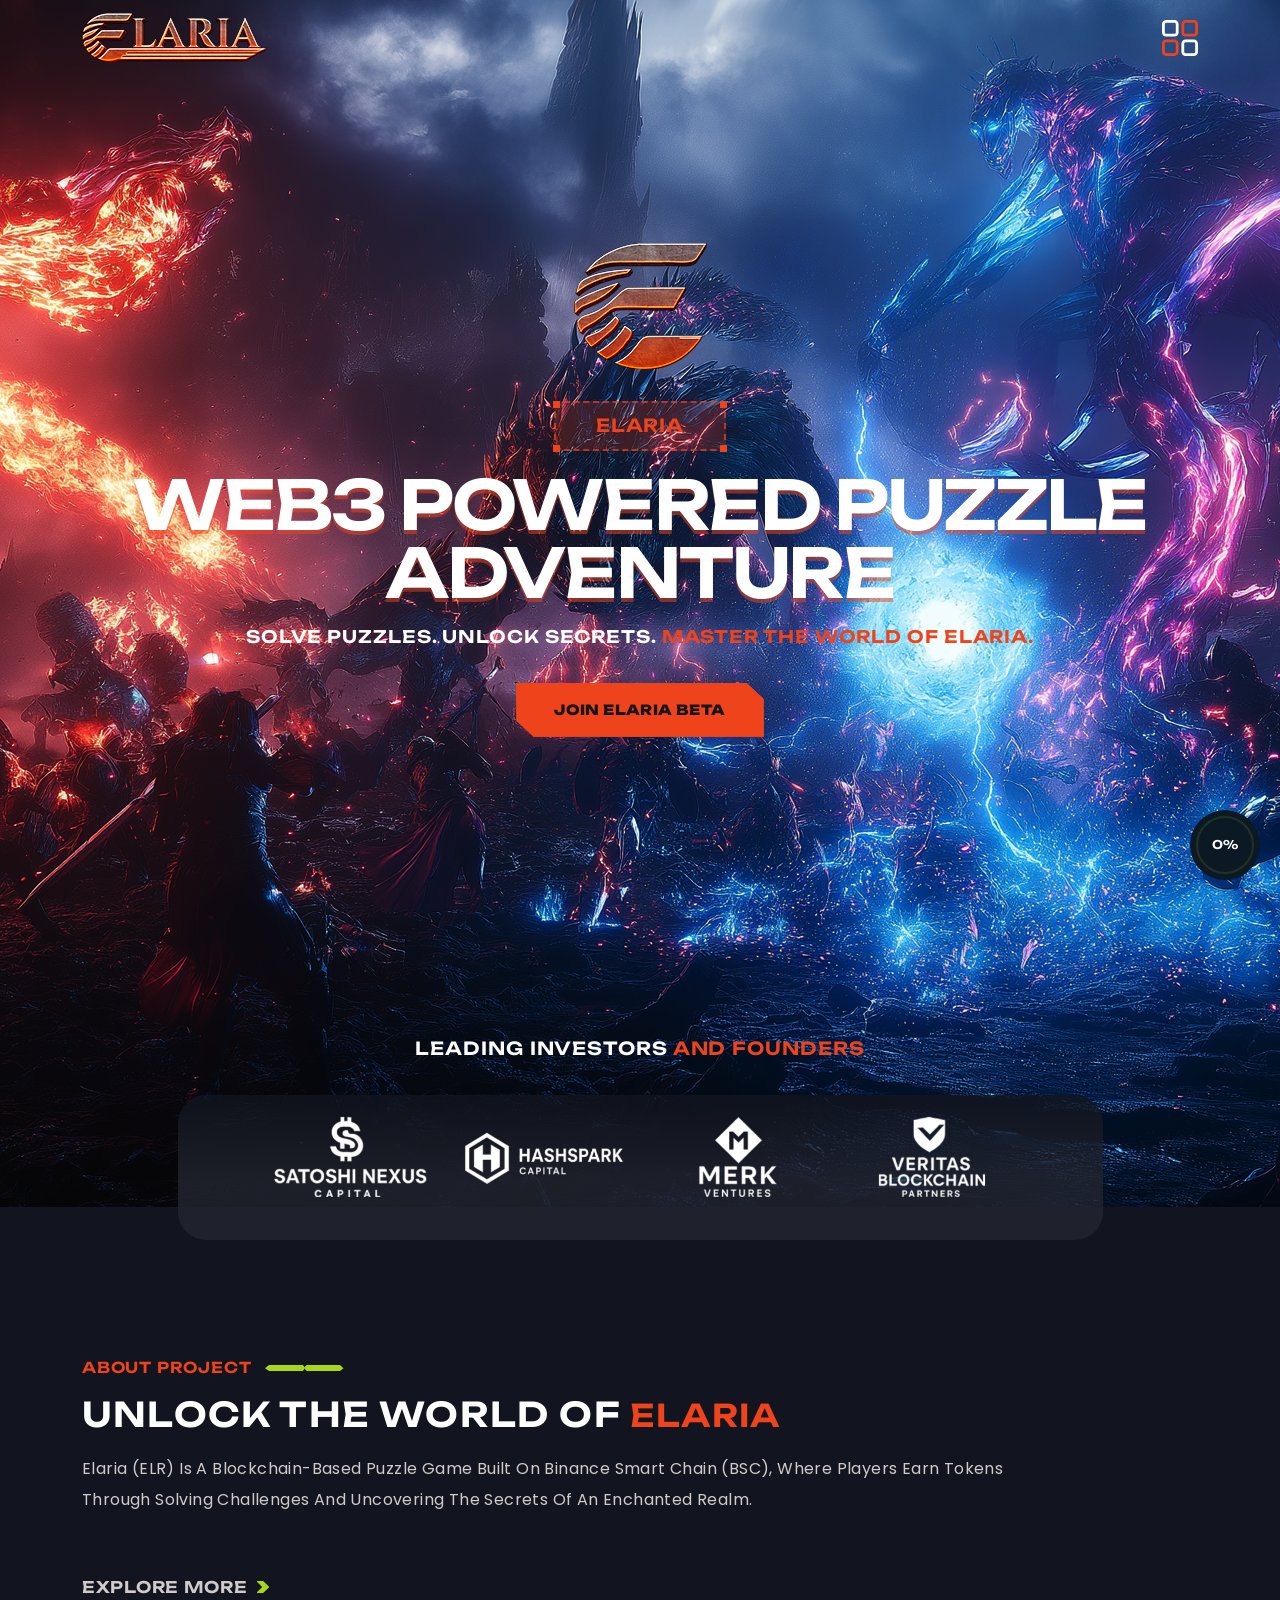
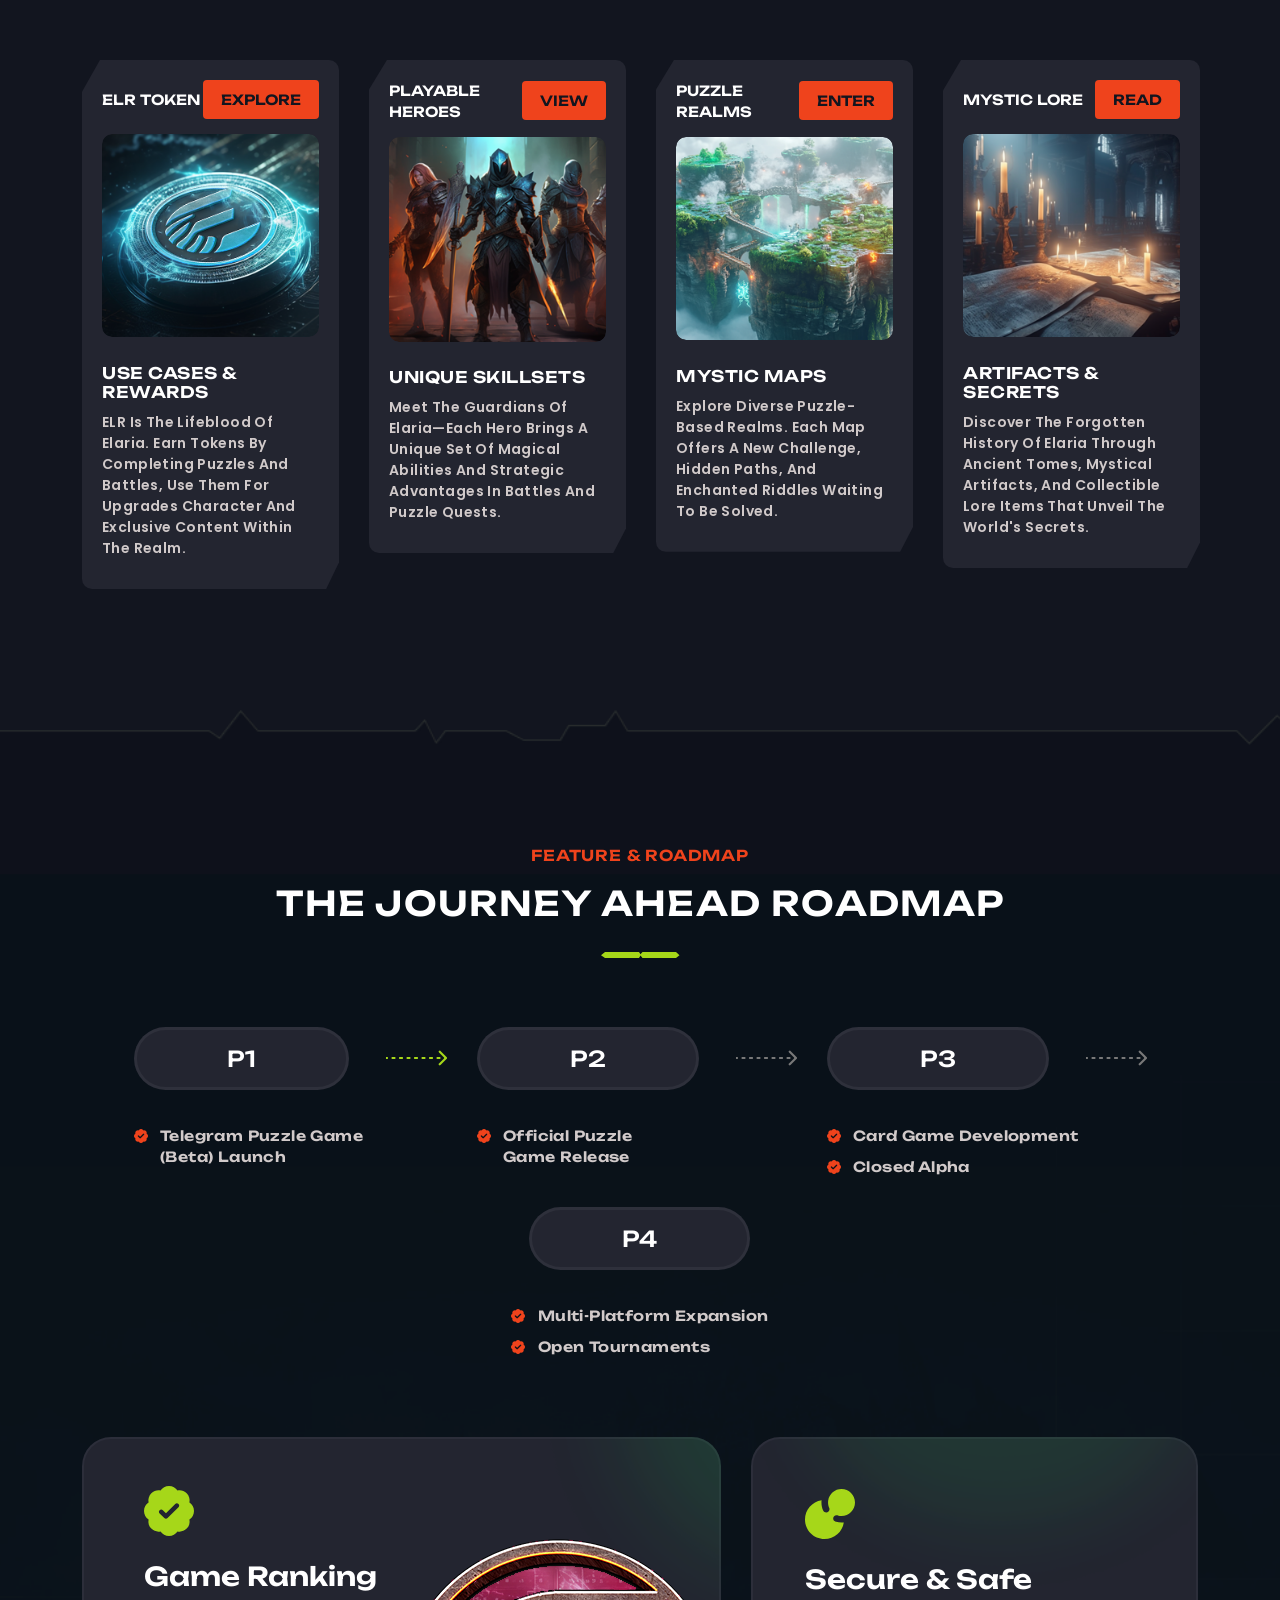
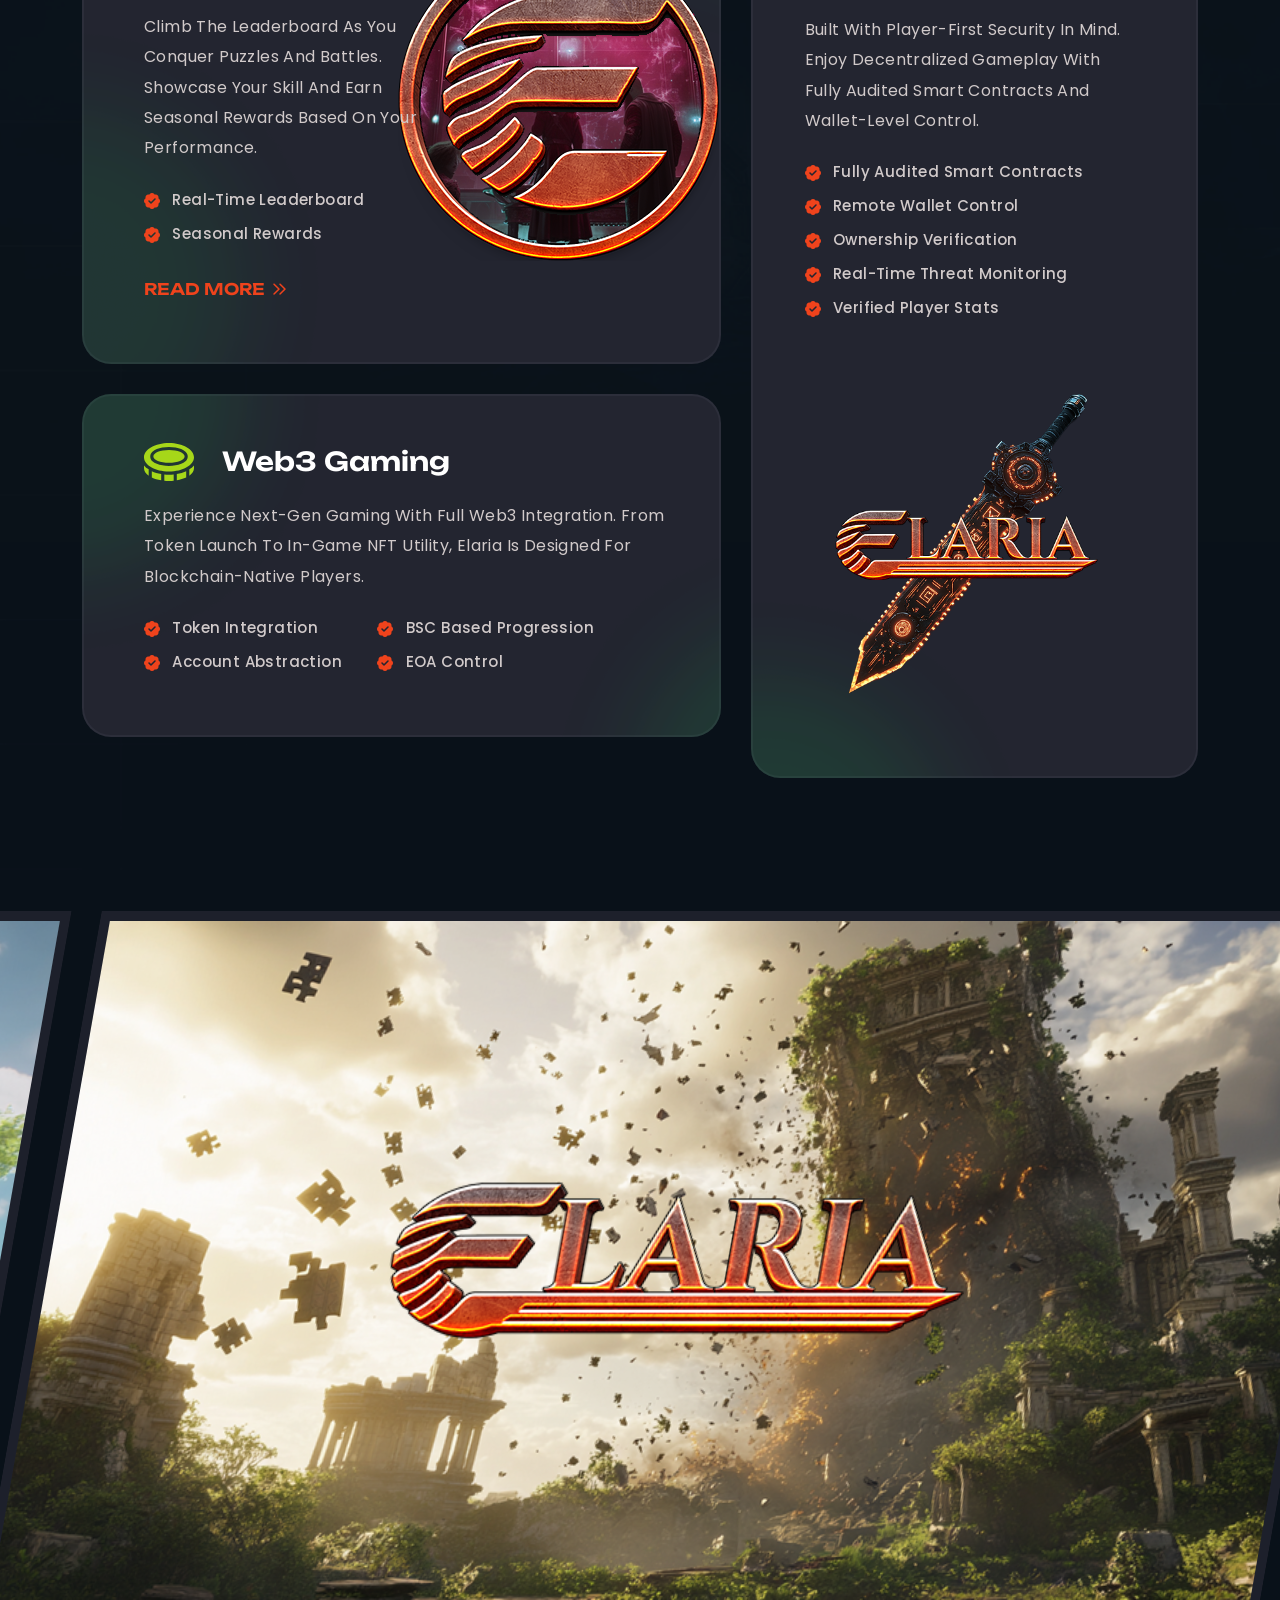
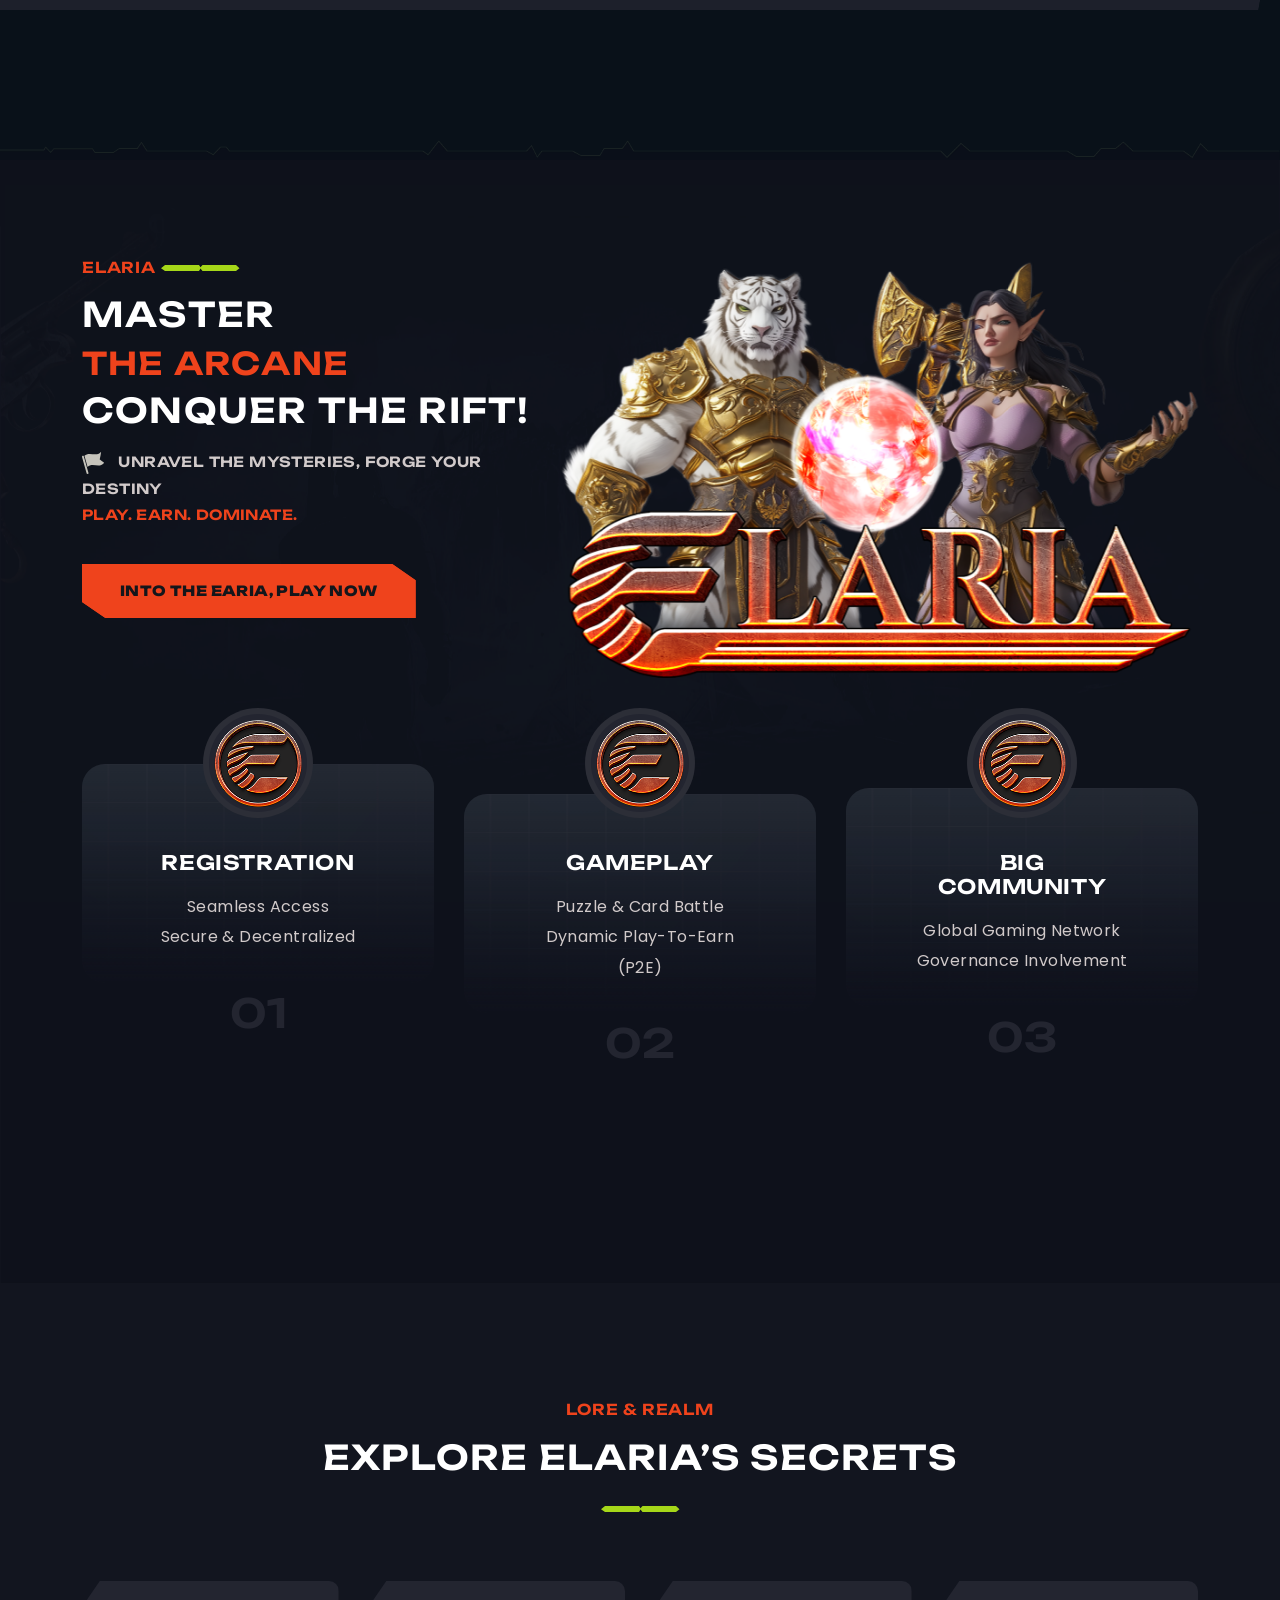
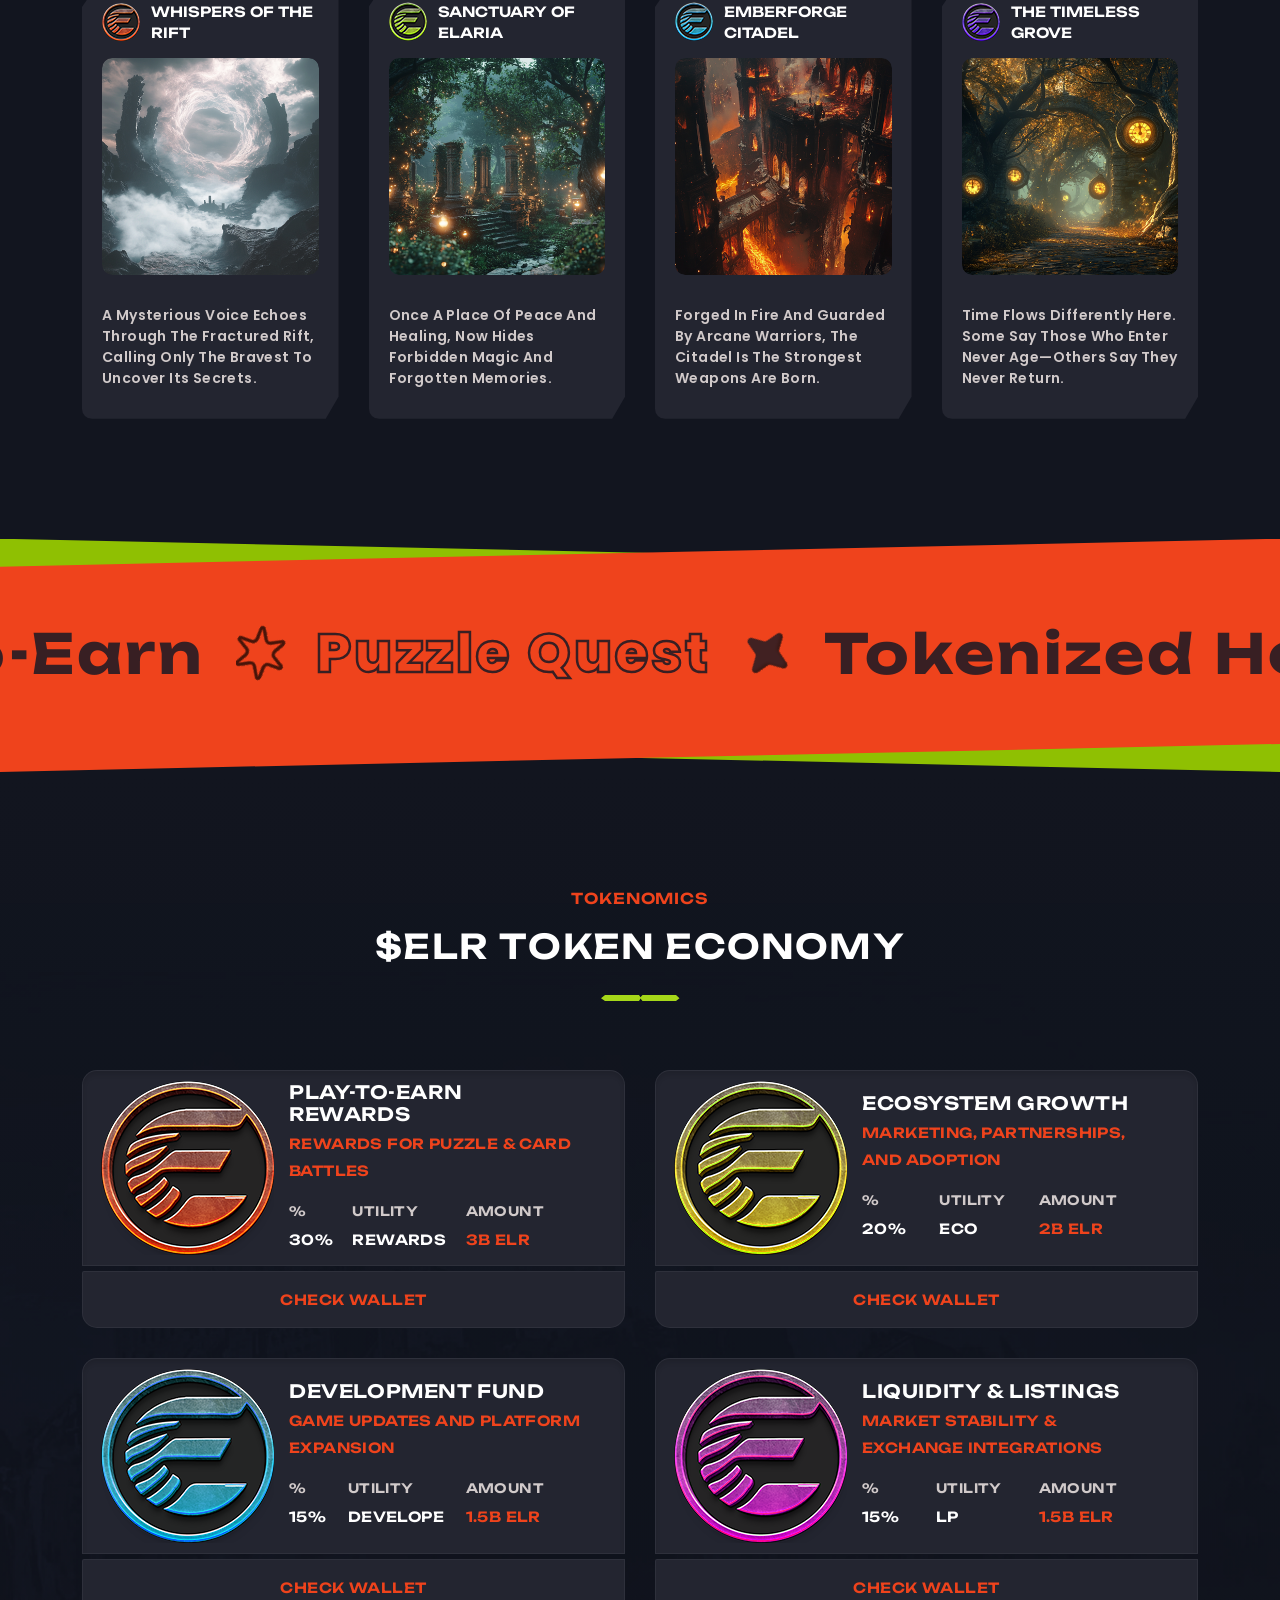
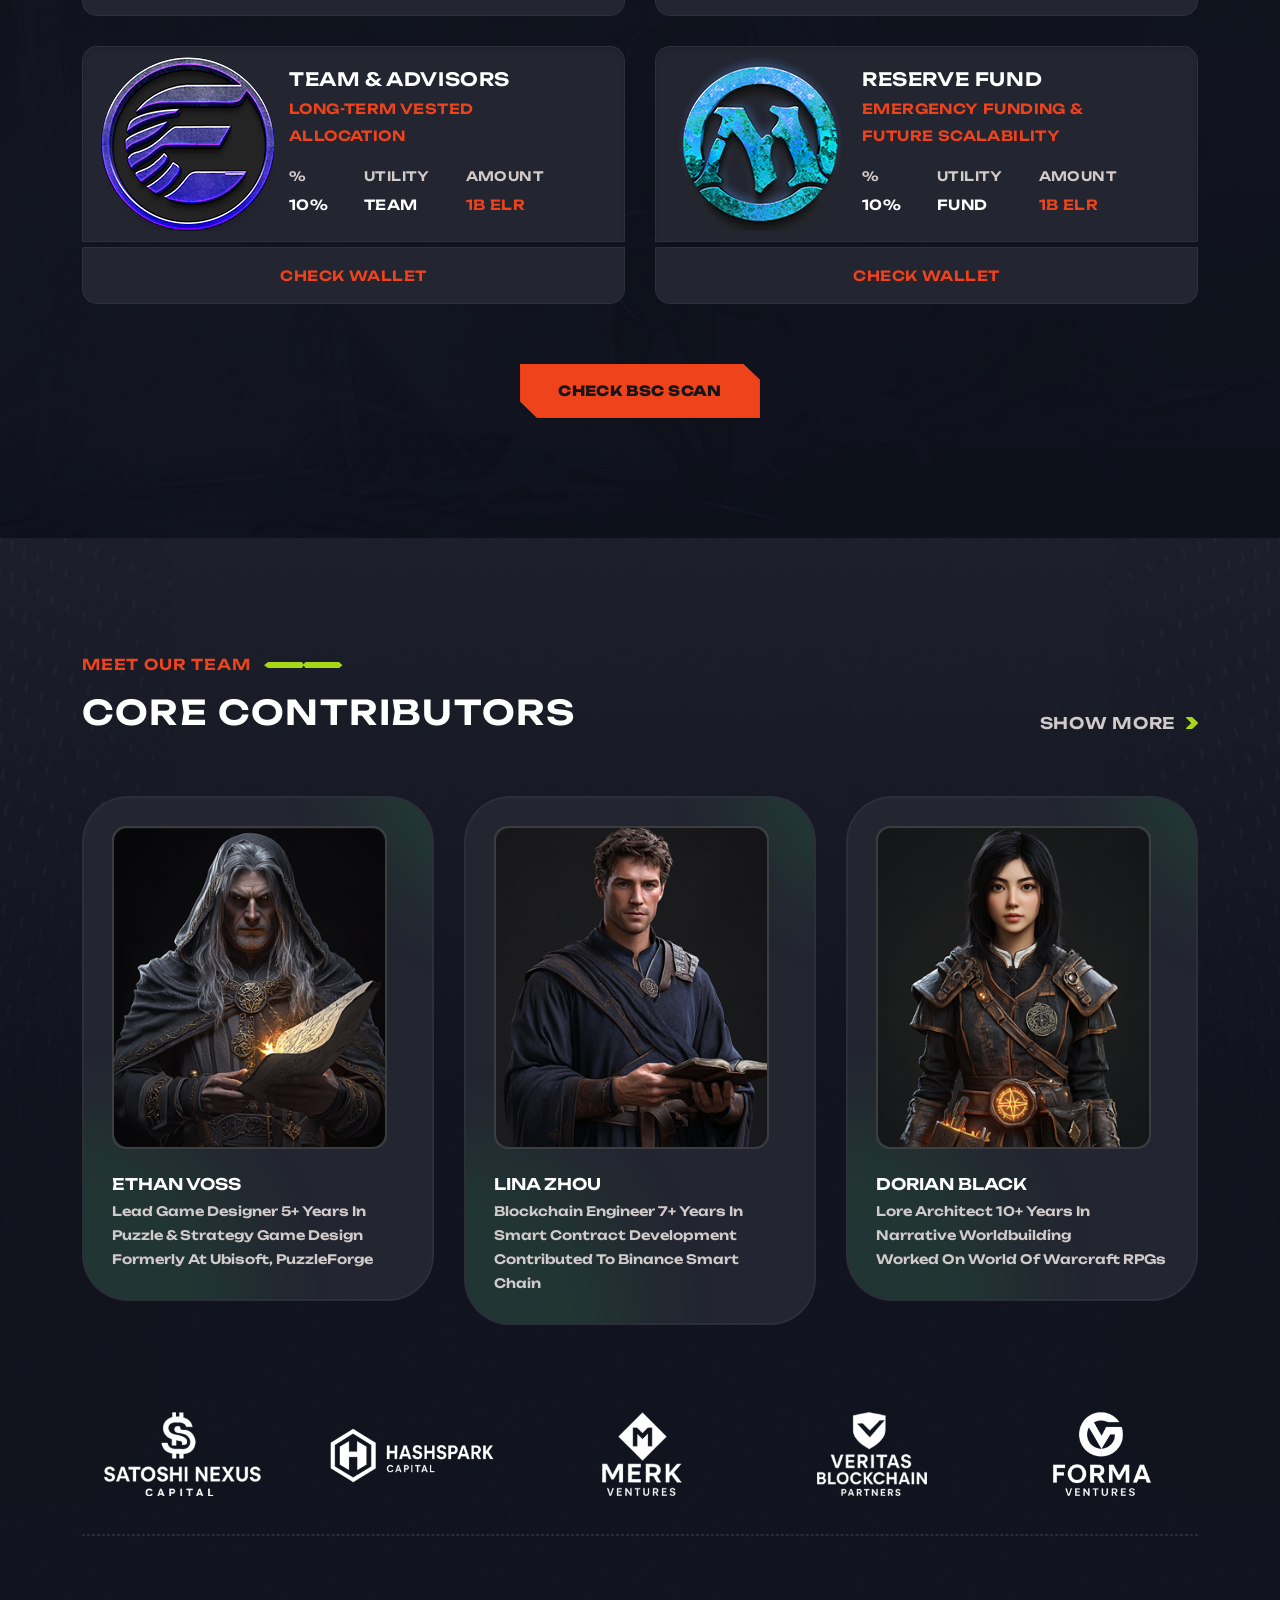
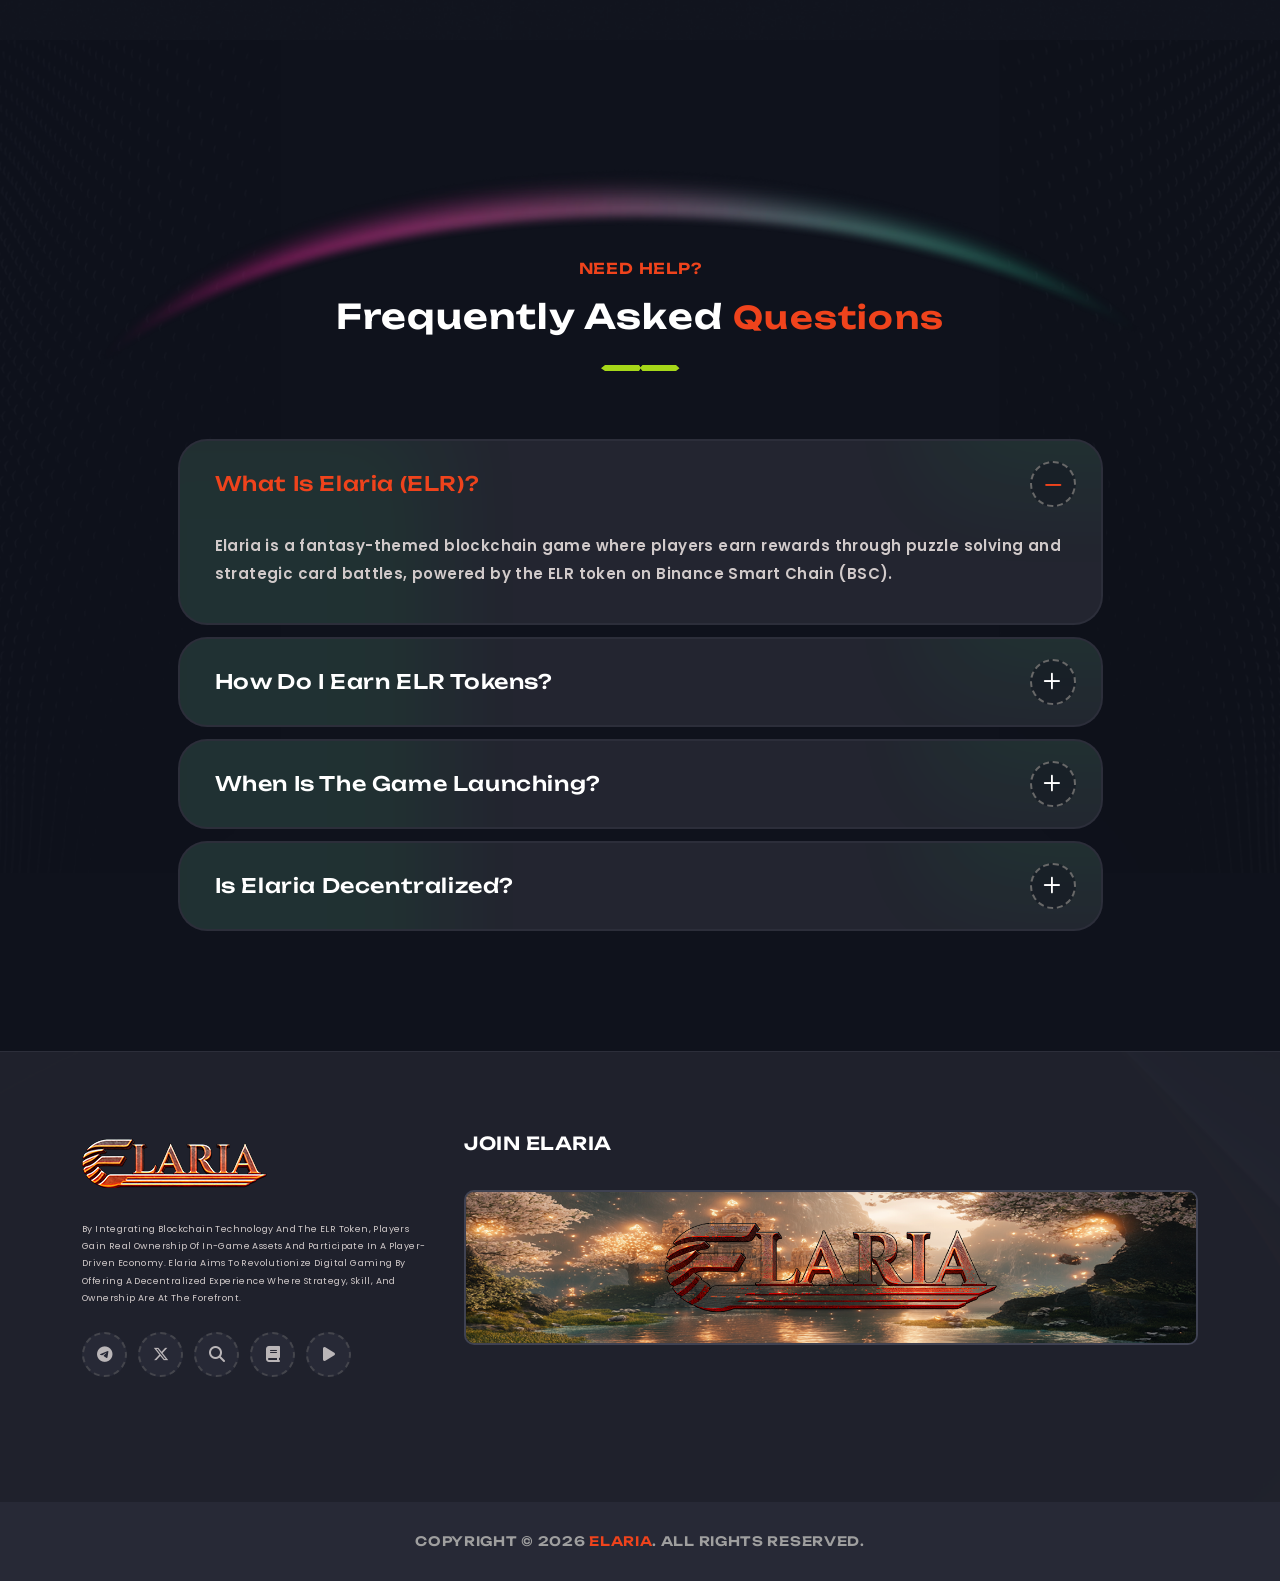
==== index.html @ 575ceabb "elaria web initial" ====
<!doctype html>
<html class="no-js" lang="zxx">

<head>
  <meta charset="utf-8">
  <meta http-equiv="x-ua-compatible" content="ie=edge">
  <title>::OFFICIAL ELR::</title>
  <!-- Mobile Specific Metas -->
  <meta name="viewport" content="width=device-width, initial-scale=1, shrink-to-fit=no">
  <!-- Favicons - Place favicon.ico in the root directory -->
  <link rel="apple-touch-icon" sizes="57x57" href="assets/img/favicons/apple-icon-57x57.png">
  <link rel="apple-touch-icon" sizes="60x60" href="assets/img/favicons/apple-icon-60x60.png">
  <link rel="apple-touch-icon" sizes="72x72" href="assets/img/favicons/apple-icon-72x72.png">
  <link rel="apple-touch-icon" sizes="76x76" href="assets/img/favicons/apple-icon-76x76.png">
  <link rel="apple-touch-icon" sizes="114x114" href="assets/img/favicons/apple-icon-114x114.png">
  <link rel="apple-touch-icon" sizes="120x120" href="assets/img/favicons/apple-icon-120x120.png">
  <link rel="apple-touch-icon" sizes="144x144" href="assets/img/favicons/apple-icon-144x144.png">
  <link rel="apple-touch-icon" sizes="152x152" href="assets/img/favicons/apple-icon-152x152.png">
  <link rel="apple-touch-icon" sizes="180x180" href="assets/img/favicons/apple-icon-180x180.png">
  <link rel="icon" type="image/png" sizes="32x32" href="assets/img/favicons/favicon-32x32.png">
  <link rel="icon" type="image/png" sizes="96x96" href="assets/img/favicons/favicon-96x96.png">
  <link rel="icon" type="image/png" sizes="16x16" href="assets/img/favicons/favicon-16x16.png">
  <link rel="manifest" href="assets/img/favicons/manifest.json">
  <meta name="msapplication-TileColor" content="#ffffff">
  <meta name="msapplication-TileImage" content="assets/img/favicons/ms-icon-144x144.png">
  <meta name="theme-color" content="#ffffff">
  <!--==============================
	  Google Fonts
	============================== -->
  <link rel="preconnect" href="https://fonts.googleapis.com">
  <link rel="preconnect" href="https://fonts.gstatic.com" crossorigin>
  <link href="https://fonts.googleapis.com/css2?family=Poppins:ital,wght@0,100;0,200;0,300;0,400;0,500;0,600;0,700;0,800;0,900;1,100;1,200;1,300;1,400;1,500;1,600;1,700;1,800;1,900&family=Unbounded:wght@200..900&display=swap" rel="stylesheet">
  <!--==============================
	    All CSS File
	============================== -->
  <!-- Bootstrap -->
  <link rel="stylesheet" href="assets/css/bootstrap.min.css">
  <!-- Fontawesome Icon -->
  <link rel="stylesheet" href="assets/css/fontawesome.min.css">
  <!-- Magnific Popup -->
  <link rel="stylesheet" href="assets/css/magnific-popup.min.css">
  <!-- Slick Slider -->
  <link rel="stylesheet" href="assets/css/slick.min.css">
  <!-- Animation CSS -->
  <link rel="stylesheet" href="assets/css/animate.min.css">
  <!-- Custom Cursor CSS -->
  <link rel="stylesheet" href="assets/css/custom-cursor.min.css">
  <!-- Theme Custom CSS -->
  <link rel="stylesheet" href="assets/css/style.css">
</head>

<body id="body" class="vs-page">
  <!--[if lte IE 9]>
    	<p class="browserupgrade">You are using an <strong>outdated</strong> browser. Please <a href="https://browsehappy.com/">upgrade your browser</a> to improve your experience and security.</p>
  <![endif]-->
  <!--********************************
   		Code Start From Here 
	******************************** -->
  <!--==============================
	Preloader
	==============================-->
  <div class="preloader">
    
    <div class="preloader-inner">
      <img src="assets/img/logo.png" alt="logo">
      
    </div>
  </div>
  
  <!--==============================
		Offcanvas
	============================== -->
  <div class="sidemenu-wrapper">
    <div class="sidemenu-content">
      <div class="sidemenu-logo sidemenu-item">
        <a href="index.html"><img src="assets/img/logo-black.png" alt="" class="logo"></a>
        <button class="closeButton sideMenuCls">X</button>
      </div>
      <hr class="sidemenu-hr sidemenu-item">
      <div class="sidemenu-inner">
        <div class="sidemenu-body">
          <h3 class="sidemenu-title sidemenu-item">Welcome to Elaria</h3>
          <h4 class="sidemenu-subtitle sidemenu-item">Join Our Community <br>and Play to Earn</h4>
          <div class="sidemenu-contact">
            <ul>
              <li class="sidemenu-item">
                <a href="#" class="sidemenu-link">Telegram</a>
              </li>
              <li class="sidemenu-item">
                <a href="#">X</a>
              </li>
              <li class="sidemenu-item">
                <a href="#">Telegram Mini App</a>
              </li>
              <li class="sidemenu-item">
                <a href="#">BSC SCAN</a>
              </li>
              <li class="sidemenu-item">
                <a href="#">Whitepaper</a>
              </li>
              <li class="sidemenu-item">
                <a href="mailto:info@luxrio.com" class="sidemenu-link">official@ELR.XYZ</a>
              </li>
            </ul>
          </div>
          
        </div>
        
      </div>
    </div>
  </div>
  <!-- ==============================
    	Popup Search Box
    ============================== -->
  <div class="popup-search-box">
    <button class="searchClose"><i class="fal fa-times"></i></button>
    <form action="#">
      <input id="search-field" type="text" class="border-theme" placeholder="What are you looking for">
      <button type="submit"><i class="fal fa-search"></i></button>
    </form>
  </div>
  
  <!-- Header Layout1 -->
  <header id="header" class="vs-header">
    <div id="sticky-placeholder"></div>
    <div class="vs-sticky-header">
      <div id="navbar-wrap">
        <div class="container container--custom">
          <div class="row align-items-center justify-content-between">
            <div class="col-xl-auto col-lg-auto col-md-auto col-auto">
              <div class="vs-header__logo">
                <a class="vs-header__logo-link" href="index.html">
                  <img src="assets/img/logo.png" alt="Elaria Logo" loading="lazy" width="185" height="55">
                </a>
              </div>
            </div>
            <div class="col-xl-auto col-lg-auto col-md-auto col-auto flex-grow-1 d-none d-lg-block">
              <!-- Middle Nav (if any) -->
            </div>
            <div class="col-xl-auto col-lg-auto col-md-auto col-auto">
              <div class="vs-header__right">
                <button class="sideMenuToggler d-none d-md-flex">
                  <svg width="36" height="36" viewBox="0 0 36 36" fill="none" xmlns="http://www.w3.org/2000/svg">
                    <path d="M12.4307 36H4.16306C1.86757 36 0 34.1324 0 31.8369V23.5693C0 21.2738 1.86757 19.4062 4.16306 19.4062H12.4307C14.7262 19.4062 16.5938 21.2738 16.5938 23.5693V31.8369C16.5938 34.1324 14.7262 36 12.4307 36ZM13.7812 23.5693C13.7812 22.8246 13.1754 22.2188 12.4307 22.2188H4.16306C3.41838 22.2188 2.8125 22.8246 2.8125 23.5693V31.8369C2.8125 32.5816 3.41838 33.1875 4.16306 33.1875H12.4307C13.1754 33.1875 13.7812 32.5816 13.7812 31.8369V23.5693Z" fill="#A6D719" />
                    <path d="M31.7812 36H23.625C21.2988 36 19.4062 34.1075 19.4062 31.7812V23.625C19.4062 21.2988 21.2988 19.4062 23.625 19.4062H31.7812C34.1075 19.4062 36 21.2988 36 23.625V31.7812C36 34.1075 34.1075 36 31.7812 36ZM33.1875 23.625C33.1875 22.8496 32.5567 22.2188 31.7812 22.2188H23.625C22.8496 22.2188 22.2188 22.8496 22.2188 23.625V31.7812C22.2188 32.5567 22.8496 33.1875 23.625 33.1875H31.7812C32.5567 33.1875 33.1875 32.5567 33.1875 31.7812V23.625Z" fill="#F6F5F5" />
                    <path d="M12.4307 16.5938H4.16306C1.86757 16.5938 0 14.7262 0 12.4307V4.16306C0 1.86757 1.86757 0 4.16306 0H12.4307C14.7262 0 16.5938 1.86757 16.5938 4.16306V12.4307C16.5938 14.7262 14.7262 16.5938 12.4307 16.5938ZM13.7812 4.16306C13.7812 3.41838 13.1754 2.8125 12.4307 2.8125H4.16306C3.41838 2.8125 2.8125 3.41838 2.8125 4.16306V12.4307C2.8125 13.1754 3.41838 13.7812 4.16306 13.7812H12.4307C13.1754 13.7812 13.7812 13.1754 13.7812 12.4307V4.16306Z" fill="#F6F5F5" />
                    <path d="M31.7812 16.5938H23.625C21.2988 16.5938 19.4062 14.7012 19.4062 12.375V4.21875C19.4062 1.89253 21.2988 0 23.625 0H31.7812C34.1075 0 36 1.89253 36 4.21875V12.375C36 14.7012 34.1075 16.5938 31.7812 16.5938ZM33.1875 4.21875C33.1875 3.44334 32.5567 2.8125 31.7812 2.8125H23.625C22.8496 2.8125 22.2188 3.44334 22.2188 4.21875V12.375C22.2188 13.1504 22.8496 13.7812 23.625 13.7812H31.7812C32.5567 13.7812 33.1875 13.1504 33.1875 12.375V4.21875Z" fill="#A6D719" />
                  </svg>
                </button>
                <button class="sideMenuToggler vs-menu-toggle d-inline-flex d-lg-none"><i class="fal fa-bars"></i></button>
              </div>
            </div>
          </div>
        </div>
      </div>
    </div>
  </header>
  <!-- Header Layout1 End -->
  <!--********************************
			Start Main Content
	******************************** -->
  <main class="vs-page__main">
    <!-- Main Layouts -->
    <div class="vs-page__main--layouts">
      <!-- Hero Area -->
      <section class="vs-hero vs-hero--style3">
        <div class="vs-carousel">
          <div class="slick-slide">
            <div class="vs-hero__item" data-bg-src="assets/img/bg/h2-hero-1.png">
              <div class="container">
                <div class="row align-items-center justify-content-center">
                  <div class="col-lg-auto">
                    <div class="vs-hero__content">
                      <img src="assets/img/hero/hero-brand-logo.png" alt="" class="vs-hero__brand--logo">
                      <span class="vs-hero__title--sub">
                        Elaria
                                        <span class="dots-left"></span>
                      <span class="dots-right"></span>
                      </span>
                      <h1 class="vs-hero__title">
                        Web3 Powered  Puzzle Adventure
                      </h1>
                      <h3 class="vs-hero__text"> Solve puzzles. Unlock secrets. <span>Master the world of Elaria.</span></h3>
                      <div class="vs-hero__buttons">
                        <a href="#" class="vs-btn vs-btn--style2">
                          Join Elaria Beta
                          <span class="vs-btn__inner">
                                                <span class="vs-btn__blobs">
                                                    <span class="vs-btn__blob"></span>
                          <span class="vs-btn__blob"></span>
                          <span class="vs-btn__blob"></span>
                          <span class="vs-btn__blob"></span>
                          </span>
                          </span>
                          <svg class="vs-btn__animation" xmlns="http://www.w3.org/2000/svg" version="1.1">
                            <defs>
                              <filter>
                                <feGaussianBlur in="SourceGraphic" result="blur" stdDeviation="10"></feGaussianBlur>
                                <feColorMatrix in="blur" type="matrix" values="1 0 0 0 0 0 1 0 0 0 0 0 1 0 0 0 0 0 21 -7" result="goo">
                                </feColorMatrix>
                                <feBlend in2="goo" in="SourceGraphic" result="mix"></feBlend>
                              </filter>
                            </defs>
                          </svg>
                        </a>
                      </div>
                    </div>
                  </div>
                </div>
              </div>
            </div>
          </div>
        </div>
      </section>
      <!-- Hero Area End -->
      <!-- Brand Area -->
      <div class="sponsor sponsor--style2">
        <div class="container text-center">
          <h2 class="sponsor__title mb-35 wow animate__fadeInUp" data-wow-delay="0.25s">
            Leading Investors <span>And Founders</span>
          </h2>
          <div class="row justify-content-center">
            <div class="col-lg-10">
              <div class="sponsor__wrapper wow animate__fadeInUp" data-wow-delay="0.45s">
                <div class="vs-carousel" data-slide-show="4" data-md-slide-show="3" data-sm-slide-show="3" data-xs-slide-show="1">
                  <div class="sponsor__item wow animate__fadeInUp" data-wow-delay="0.35s">
                    <img src="assets/img/brand/brand-2-1.png" alt="Brand">
                  </div>
                  <div class="sponsor__item wow animate__fadeInUp" data-wow-delay="0.45s">
                    <img src="assets/img/brand/brand-2-2.png" alt="Brand">
                  </div>
                  <div class="sponsor__item wow animate__fadeInUp" data-wow-delay="0.55s">
                    <img src="assets/img/brand/brand-2-3.png" alt="Brand">
                  </div>
                  <div class="sponsor__item wow animate__fadeInUp" data-wow-delay="0.65s">
                    <img src="assets/img/brand/brand-2-4.png" alt="Brand">
                  </div>
                  <div class="sponsor__item wow animate__fadeInUp" data-wow-delay="0.75s">
                    <img src="assets/img/brand/brand-2-5.png" alt="Brand">
                  </div>
                </div>
              </div>
            </div>
          </div>
        </div>
      </div>
      <!-- Brand Area End -->
      <!-- NFT’s Auctions Shop -->
      <section class="space space-extra-bottom overflow-hidden">
        <div class="container">
          <div class="row align-items-end justify-content-between">
            <div class="col-lg-auto wow animate__fadeInUp" data-wow-delay="0.25s">
              <div class="title-style title-style--style2 left">
                <span class="title-style__small">
                            About Project
                            <svg width="79" height="6" viewBox="0 0 79 6" fill="none"
                                xmlns="http://www.w3.org/2000/svg">
                                <path d="M4 0L0 3.2L4 6H38L39.5 3.4L41.5 6H75L78.5 3.2L75 0H41.5L39.5 2.2L38 0H4Z"
                                    fill="#A6D719"></path>
                            </svg>
                        </span>
                <h2 class="title-style__big">
                  Unlock the World of <span>Elaria</span>
                </h2>
                <p class="team-details__text">Elaria (ELR) is a blockchain-based puzzle game built on Binance Smart Chain (BSC), where players earn tokens through solving challenges and uncovering the secrets of an enchanted realm.</p>
              </div>
            </div>
            <div class="col-lg-auto wow animate__fadeInUp" data-wow-delay="0.45s">
              <div class="title-style title-style--right-side">
                <a href="#" class="title-style__link">
                  Explore More
                  <svg width="12" height="12" viewBox="0 0 12 12" fill="none" xmlns="http://www.w3.org/2000/svg">
                    <path fill-rule="evenodd" clip-rule="evenodd" d="M5.99974 12H0.545301C0.324942 12 0.125857 11.8669 0.0413135 11.6635C-0.0432303 11.4595 0.00367525 11.2249 0.159672 11.0689L5.22848 6L0.159672 0.931091C0.00367525 0.775091 -0.0432303 0.540546 0.0413135 0.336546C0.125857 0.133091 0.324942 0 0.545301 0H5.99974C6.14428 0 6.28337 0.0572723 6.38537 0.159818L11.8398 5.61436C12.0531 5.82709 12.0531 6.17291 11.8398 6.38564L6.38537 11.8402C6.28337 11.9427 6.14428 12 5.99974 12Z" fill="#A6D719" />
                    <path d="M5.58204 6.35355L5.93558 6L5.58204 5.64645L0.513229 0.577541C0.499968 0.56428 0.496265 0.54475 0.503218 0.527973L0.0413135 0.336546L0.503036 0.528411C0.510189 0.511198 0.52731 0.5 0.545301 0.5H5.99974C6.01248 0.5 6.02361 0.505122 6.03087 0.512425L6.03181 0.513368L11.4862 5.96791L11.4867 5.96837C11.5041 5.98573 11.5041 6.01427 11.4867 6.03163L11.4862 6.03209L6.03181 11.4866L6.03087 11.4876C6.02361 11.4949 6.01248 11.5 5.99974 11.5H0.545301C0.527459 11.5 0.510476 11.489 0.503218 11.472C0.496265 11.4553 0.499969 11.4357 0.513229 11.4225L5.58204 6.35355Z" stroke="#A6D719" stroke-opacity="0.2" />
                  </svg>
                </a>
              </div>
            </div>
          </div>
          <div class="row vs-carousel" data-slide-show="4" data-lg-slide-show="3" data-md-slide-show="2" data-sm-slide-show="1" data-xs-slide-show="1">
            <div class="col-lg-3 col-md-6 wow animate__fadeInUp" data-wow-delay="0.25s">
              <div class="vs-nfts">
                <div class="vs-nfts__header">
                  <a class="vs-nfts__vendor" href="#">
                    
                    ELR Token
                  </a>
                  <a class="vs-nfts__bid" href="#">Explore</a>
                </div>
                <a class="vs-nfts__img--link" href="#">
                  <img src="assets/img/nft/nft-shop-thumb-1-1.jpg" alt="" class="vs-nfts__img">
                </a>
                <div class="vs-nfts__content">
                  <h3 class="vs-nfts__title">
                    <a class="vs-nfts__title--link" href="#">Use Cases & Rewards</a>
                  </h3>
                  <div class="vs-nfts__bid-info">
                    <span class="vs-nfts__time">ELR is the lifeblood of Elaria. Earn tokens by completing puzzles and battles, use them for upgrades character and exclusive content within the realm.</span>
                    
                  </div>
                </div>
              </div>
            </div>
            <div class="col-lg-3 col-md-6 wow animate__fadeInUp" data-wow-delay="0.35s">
              <div class="vs-nfts">
                <div class="vs-nfts__header">
                  <a class="vs-nfts__vendor" href="#">
                    
                    Playable Heroes
                  </a>
                  <a class="vs-nfts__bid" href="#">View</a>
                </div>
                <a class="vs-nfts__img--link" href="#">
                  <img src="assets/img/nft/nft-shop-thumb-1-2.jpg" alt="" class="vs-nfts__img">
                </a>
                <div class="vs-nfts__content">
                  <h3 class="vs-nfts__title">
                    <a class="vs-nfts__title--link" href="#">Unique Skillsets</a>
                  </h3>
                  <div class="vs-nfts__bid-info">
                    <span class="vs-nfts__time">Meet the guardians of Elaria—each hero brings a unique set of magical abilities and strategic advantages in battles and puzzle quests.</span>
                    
                  </div>
                </div>
              </div>
            </div>
            <div class="col-lg-3 col-md-6 wow animate__fadeInUp" data-wow-delay="0.45s">
              <div class="vs-nfts">
                <div class="vs-nfts__header">
                  <a class="vs-nfts__vendor" href="#">
                    
                    Puzzle Realms
                  </a>
                  <a class="vs-nfts__bid" href="#">Enter</a>
                </div>
                <a class="vs-nfts__img--link" href="#">
                  <img src="assets/img/nft/nft-shop-thumb-1-3.jpg" alt="" class="vs-nfts__img">
                </a>
                <div class="vs-nfts__content">
                  <h3 class="vs-nfts__title">
                    <a class="vs-nfts__title--link" href="#">Mystic Maps</a>
                  </h3>
                  <div class="vs-nfts__bid-info">
                    <span class="vs-nfts__time">Explore diverse puzzle-based realms. Each map offers a new challenge, hidden paths, and enchanted riddles waiting to be solved.</span>
                    
                  </div>
                </div>
              </div>
            </div>
            <div class="col-lg-3 col-md-6 wow animate__fadeInUp" data-wow-delay="0.55s">
              <div class="vs-nfts">
                <div class="vs-nfts__header">
                  <a class="vs-nfts__vendor" href="#">
                    
                    Mystic Lore
                  </a>
                  <a class="vs-nfts__bid" href="#">Read</a>
                </div>
                <a class="vs-nfts__img--link" href="#">
                  <img src="assets/img/nft/nft-shop-thumb-1-4.jpg" alt="" class="vs-nfts__img">
                </a>
                <div class="vs-nfts__content">
                  <h3 class="vs-nfts__title">
                    <a class="vs-nfts__title--link" href="#">Artifacts & Secrets</a>
                  </h3>
                  <div class="vs-nfts__bid-info">
                    <span class="vs-nfts__time">Discover the forgotten history of Elaria through ancient tomes, mystical artifacts, and collectible lore items that unveil the world's secrets.</span>
                    
                  </div>
                </div>
              </div>
            </div>
          </div>
          
        </div>
      </section>
      <!-- NFT’s Auctions Shop End -->
      <!-- Twin Section -->
      <section class="gallery--layout2 background-position-top overflow-hidden" data-bg-src="assets/img/bg/twin-section-bg-4.png">
        <div class="container">
          <div class="row justify-content-center">
            <div class="col-lg-auto wow animate__fadeInUp" data-wow-delay="0.25s">
              <div class="title-style text-center">
                <span class="title-style__small justify-content-center">
                            Feature & Roadmap
                        </span>
                <h2 class="title-style__big">The Journey Ahead Roadmap</h2>
                <svg width="79" height="6" viewBox="0 0 79 6" fill="none" xmlns="http://www.w3.org/2000/svg">
                  <path d="M4 0L0 3.2L4 6H38L39.5 3.4L41.5 6H75L78.5 3.2L75 0H41.5L39.5 2.2L38 0H4Z" fill="#A6D719"></path>
                </svg>
                
              </div>
              
            </div>
          </div>
          <div class="row justify-content-center">
            <div class="col-auto wow animate__fadeInUp" data-wow-delay="0.25s">
              <div class="vs-service__step--item">
                <span>P1</span>
                <img src="assets/img/shape/shape-1-5.png" alt="roda shape">
              </div>
              <ul class="vs-list vs-list--style4 mb-30">
                <li>Telegram Puzzle Game<br>(Beta) Launch</li>
                
              </ul>
            </div>
            <div class="col-auto wow animate__fadeInUp" data-wow-delay="0.25s">
              <div class="vs-service__step--item">
                <span>P2</span>
                <img src="assets/img/shape/shape-1-6.png" alt="roda shape">
              </div>
              <ul class="vs-list vs-list--style4 mb-30">
                <li>Official Puzzle<br> Game Release</li>
                
              </ul>
            </div>
            <div class="col-auto wow animate__fadeInUp" data-wow-delay="0.25s">
              <div class="vs-service__step--item">
                <span>P3</span>
                <img src="assets/img/shape/shape-1-6.png" alt="roda shape">
              </div>
              <ul class="vs-list vs-list--style4 mb-30">
                <li>Card Game Development</li>
                <li>Closed Alpha</li>
              </ul>
            </div>
            <div class="col-auto wow animate__fadeInUp" data-wow-delay="0.25s">
              <div class="vs-service__step--item">
                <span>P4</span>
              </div>
              <ul class="vs-list vs-list--style4 mb-30">
                <li>Multi-platform Expansion</li>
                <li>Open Tournaments</li>
              </ul>
            </div>
          </div>
          <div class="space-extra-top-mobile">
            <div class="row">
              <div class="col-lg-7">
                <div class="service-item wow animate__fadeInUp" data-wow-delay="0.25s">
                  <img src="assets/img/elements/ser-ele-1.png" alt="element" class="service-item__element1">
                  <img src="assets/img/elements/ser-ele-2.png" alt="element" class="service-item__element2">
                  <div class="row">
                    <div class="col-lg-7">
                      <img class="service-item__icon--img" src="assets/img/svg/svg-service-icon-1.svg" alt="svg-creator-icon">
                      <h3 class="service-item__heading">
                        <a class="service-item__heading--link" href="#">Game
                          Ranking</a>
                      </h3>
                      <p class="service-item__text1">Climb the leaderboard as you conquer puzzles and battles. Showcase your skill and earn seasonal rewards based on your performance.</p>
                      <ul class="vs-list vs-list--style2 mb-30">
                          <li>Real-time Leaderboard</li>

                          <li>Seasonal Rewards</li>
                          
                          
                      </ul>
                      <div>
                        <a class="btn-text--link" href="">read more<i
                                                class="fa-regular fa-angles-right"></i></a>
                      </div>
                    </div>
                  </div>
                  <img class="service-item__img" src="assets/img/service/service-img-1.png" alt="service-img">
                </div>
                <div class="service-item service-item--style2 wow animate__fadeInUp" data-wow-delay="0.25s">
                  <img src="assets/img/elements/ser-ele-3.png" alt="element" class="service-item__element3">
                  <img src="assets/img/elements/ser-ele-4.png" alt="element" class="service-item__element4">
                  <h3 class="service-item__heading">
                    <img src="assets/img/svg/svg-service-icon-2.svg" alt="svg-creator-icon">
                    <a class="service-item__heading--link" href="#">web3 gaming</a>
                  </h3>
                  <p class="service-item__text1">Experience next-gen gaming with full Web3 integration. From token launch to in-game NFT utility, Elaria is designed for blockchain-native players.
                  </p>
                  <ul class="vs-list vs-list--style3">
                    <li>Token Integration</li>
                    <li>BSC Based Progression</li>
                    <li>Account Abstraction</li>
                    <li>EOA Control</li>
                  </ul>
                </div>
              </div>
              <div class="col-lg-5">
                <div class="service-item service-item--style3 wow animate__fadeInUp" data-wow-delay="0.25s">
                  <img src="assets/img/elements/ser-ele-5.png" alt="element" class="service-item__element5">
                  <img src="assets/img/elements/ser-ele-6.png" alt="element" class="service-item__element6">
                  <img class="service-item__icon--img" src="assets/img/svg/svg-service-icon-3.svg" alt="svg-creator-icon">
                  <h3 class="service-item__heading">
                    <a class="service-item__heading--link" href="#">Secure &amp; Safe</a>
                  </h3>
                  <p class="service-item__text1">Built with player-first security in mind. Enjoy decentralized gameplay with fully audited smart contracts and wallet-level control.</p>
                  <ul class="vs-list vs-list--style2 mb-30">
                    <li>Fully Audited Smart Contracts</li>
                    <li>Remote Wallet Control</li>
                    <li>Ownership Verification</li>
                    <li>Real-Time Threat Monitoring</li>
                    <li>Verified Player Stats</li>
                  </ul>
                  <div class="service-item__img--box text-center">
                    <img class="service-item__img2" src="assets/img/service/service-img-2.png" alt="service-img">
                  </div>
                </div>
              </div>
            </div>
          </div>
        </div>
        <!-- NFT’s GAllery -->
        <div class="space-extra-top">
          <div id="vsn-gallery--slider" class="vs-carousel vsn-gallery--slider row" data-center-padding="510px" data-center-mode="true" data-xl-center-mode="true" data-xl-center-padding="450px" data-lg-center-mode="true" data-lg-center-padding="150px" data-dots="true">
            <div class="col-auto">
              <div class="vs-nft-gallery">
                <div class="vs-nft-gallery__img">
                  <img src="assets/img/shape/shape-1-3.png" alt="shape" class="vs-nft-gallery__img--shape1">
                  <img src="assets/img/shape/shape-1-4.png" alt="shape" class="vs-nft-gallery__img--shape2">
                  <img class="vs-nft-gallery__img--main" src="assets/img/gallery/vsn-gallery-1-1.jpg" alt="Gallery">
                </div>
                <h2 class="vs-nft-gallery__title">
                  <a href="#">The Rift Begins</a>
                </h2>
              </div>
            </div>
            <div class="col-auto">
              <div class="vs-nft-gallery">
                <div class="vs-nft-gallery__img">
                  <img src="assets/img/shape/shape-1-3.png" alt="shape" class="vs-nft-gallery__img--shape1">
                  <img src="assets/img/shape/shape-1-4.png" alt="shape" class="vs-nft-gallery__img--shape2">
                  <img class="vs-nft-gallery__img--main" src="assets/img/gallery/vsn-gallery-1-2.jpg" alt="Gallery">
                </div>
                <h2 class="vs-nft-gallery__title">
                  <a href="#">Rise of the Guardians</a>
                </h2>
              </div>
            </div>
            <div class="col-auto">
              <div class="vs-nft-gallery">
                <div class="vs-nft-gallery__img">
                  <img src="assets/img/shape/shape-1-3.png" alt="shape" class="vs-nft-gallery__img--shape1">
                  <img src="assets/img/shape/shape-1-4.png" alt="shape" class="vs-nft-gallery__img--shape2">
                  <img class="vs-nft-gallery__img--main" src="assets/img/gallery/vsn-gallery-1-3.jpg" alt="Gallery">
                </div>
                <h2 class="vs-nft-gallery__title">
                  <a href="#">Elaria Reborn</a>
                </h2>
              </div>
            </div>
          </div>
        </div>
        <!-- NFT’s GAllery -->
      </section>
      <!-- Twin Section End -->

      <!-- add section -->
      <section class="twin-section--style2 space overflow-hidden" data-bg-src="assets/img/bg/twin-section-bg-2.png">
        <div class="about">
          <div class="container">
            <div class="row align-items-center">
              <div class="col-lg-5 mb-30 wow animate__fadeInUp" data-wow-delay="0.25s">
                <div class="title-style title-style--style2 title-anime animation-style2">
                  <span class="title-style__small title-anime__title">
                    Elaria
                    <svg width="79" height="6" viewBox="0 0 79 6" fill="none" xmlns="http://www.w3.org/2000/svg">
                      <path d="M4 0L0 3.2L4 6H38L39.5 3.4L41.5 6H75L78.5 3.2L75 0H41.5L39.5 2.2L38 0H4Z" fill="#A6D719"></path>
                    </svg>
                  </span>
                  <h2 class="title-style__big title-anime__title">
                    Master <span> the Arcane</span> <br>
                    Conquer the Rift!
                  </h2>
                  <p class="about__text">
                    <img src="assets/img/svg/svg-flag-icon.svg" alt="svg-flag-icon" class="about__text--icon">
                    Unravel the mysteries, forge your destiny<br><span>Play. Earn. Dominate.</span>
                  </p>
                  <a href="#" class="vs-btn vs-btn--style2" tabindex="-1">
                    Into the Earia, Play Now
                    <span class="vs-btn__inner">
                      <span class="vs-btn__blobs">
                        <span class="vs-btn__blob"></span>
                        <span class="vs-btn__blob"></span>
                        <span class="vs-btn__blob"></span>
                        <span class="vs-btn__blob"></span>
                      </span>
                    </span>
                    <svg class="vs-btn__animation" xmlns="http://www.w3.org/2000/svg" version="1.1">
                      <defs>
                        <filter>
                          <feGaussianBlur in="SourceGraphic" result="blur" stdDeviation="10" />
                          <feColorMatrix in="blur" type="matrix" values="1 0 0 0 0 0 1 0 0 0 0 0 1 0 0 0 0 0 21 -7" result="goo" />
                          <feBlend in2="goo" in="SourceGraphic" result="mix" />
                        </filter>
                      </defs>
                    </svg>
                  </a>
                  
                </div>
              </div>
              <div class="col-lg-7 mb-30 wow animate__fadeInUp" data-wow-delay="0.45s">
                <div class="about__img">
                  <img src="assets/img/about/about-right.png" alt="about right">
                </div>
              </div>
            </div>
          </div>
        </div>
      
        <!-- Features -->
        <div class="feature space-bottom">
          <div class="container">
            <div class="row">
              <!-- Feature 01 -->
              <div class="col-lg-4 wow animate__fadeInUp" data-wow-delay="0.25s">
                <div class="creator-item creator-item--style2">
                  <div class="creator-item__bg" data-bg-src="assets/img/svg/svg-feature-item-bg.svg"></div>
                  <div class="creator-item__icon"><img src="assets/img/favicons/android-icon-192x192.png"> </div>
                  <div class="creator-item__content">
                    <h3 class="creator-item__title">
                      <a class="creator-item__title--link" href="#">REGISTRATION</a>
                    </h3>
                    <p class="creator-item__text">Seamless Access <br>Secure & Decentralized</p>
                  </div>
                  <span class="creator-item__number">01</span>
                </div>
              </div>
              <!-- Feature 02 -->
              <div class="col-lg-4 wow animate__fadeInUp" data-wow-delay="0.45s">
                <div class="creator-item creator-item--style2">
                  <div class="creator-item__bg" data-bg-src="assets/img/svg/svg-feature-item-bg.svg"></div>
                  <div class="creator-item__icon"> <img src="assets/img/favicons/android-icon-192x192.png"> </div>
                  <div class="creator-item__content">
                    <h3 class="creator-item__title">
                      <a class="creator-item__title--link" href="#">GAMEPLAY</a>
                    </h3>
                    <p class="creator-item__text">Puzzle & Card Battle<br>Dynamic Play-to-Earn (P2E)</p>
                  </div>
                  <span class="creator-item__number">02</span>
                </div>
              </div>
              <!-- Feature 03 -->
              <div class="col-lg-4 wow animate__fadeInUp" data-wow-delay="0.65s">
                <div class="creator-item creator-item--style2">
                  <div class="creator-item__bg" data-bg-src="assets/img/svg/svg-feature-item-bg.svg"></div>
                  <div class="creator-item__icon"> <img src="assets/img/favicons/android-icon-192x192.png"> </div>
                  <div class="creator-item__content">
                    <h3 class="creator-item__title">
                      <a class="creator-item__title--link" href="#">BIG COMMUNITY</a>
                    </h3>
                    <p class="creator-item__text">Global Gaming Network<br>Governance Involvement</p>
                  </div>
                  <span class="creator-item__number">03</span>
                </div>
              </div>
            </div>
          </div>
        </div>
      
      </section>








      <!-- Story Start  -->
      <section class="space space-extra-bottom overflow-hidden">
        <div class="container">
          <div class="row justify-content-center">
            <div class="col-auto">
              <div class="title-style text-center">
                <span class="title-style__small justify-content-center">
                  Lore & Realm
                        </span>
                <h2 class="title-style__big">Explore Elaria’s Secrets</h2>
                <svg width="79" height="6" viewBox="0 0 79 6" fill="none" xmlns="http://www.w3.org/2000/svg">
                  <path d="M4 0L0 3.2L4 6H38L39.5 3.4L41.5 6H75L78.5 3.2L75 0H41.5L39.5 2.2L38 0H4Z" fill="#A6D719"></path>
                </svg>
              </div>
            </div>
          </div>
          
          <div class="tab-content" id="myTabContent">
            <div class="tab-pane fade show active" id="home-tab-pane" role="tabpanel" aria-labelledby="home-tab" tabindex="0">
              <div class="row">
                <div class="col-xl-3 col-lg-4 col-md-6">
                  <div class="vs-nfts">
                    <div class="vs-nfts__header">
                      <a class="vs-nfts__vendor" href="#">
                        <img src="assets/img/nft/nft-shop-1-1.png" alt="nft-shop-icon">
                        Whispers of the Rift
                      </a>
                      
                    </div>
                    <a class="vs-nfts__img--link" href="#">
                      <img src="assets/img/nft/nft-shop-2-1.jpg" alt="" class="vs-nfts__img">
                    </a>
                    <div class="vs-nfts__content">
                      
                      <div class="vs-nfts__bid-info">
                        <span class="vs-nfts__time">A mysterious voice echoes through the fractured rift, calling only the bravest to uncover its secrets.</span>
                      
                      </div>
                    </div>
                  </div>
                </div>
                <div class="col-xl-3 col-lg-4 col-md-6">
                  <div class="vs-nfts">
                    <div class="vs-nfts__header">
                      <a class="vs-nfts__vendor" href="#">
                        <img src="assets/img/nft/nft-shop-1-2.png" alt="nft-shop-icon">
                        Sanctuary of Elaria
                      </a>
                      
                    </div>
                    <a class="vs-nfts__img--link" href="#">
                      <img src="assets/img/nft/nft-shop-2-2.jpg" alt="" class="vs-nfts__img">
                    </a>
                    <div class="vs-nfts__content">
                      
                      <div class="vs-nfts__bid-info">
                        <span class="vs-nfts__time">Once a place of peace and healing, Now hides forbidden magic and forgotten memories.</span>
                      
                      </div>
                    </div>
                  </div>
                </div>
                <div class="col-xl-3 col-lg-4 col-md-6">
                  <div class="vs-nfts">
                    <div class="vs-nfts__header">
                      <a class="vs-nfts__vendor" href="#">
                        <img src="assets/img/nft/nft-shop-1-3.png" alt="nft-shop-icon">
                        Emberforge Citadel
                      </a>
                      
                    </div>
                    <a class="vs-nfts__img--link" href="#">
                      <img src="assets/img/nft/nft-shop-2-3.jpg" alt="" class="vs-nfts__img">
                    </a>
                    <div class="vs-nfts__content">
                      
                      <div class="vs-nfts__bid-info">
                        <span class="vs-nfts__time">Forged in fire and guarded by arcane warriors, the Citadel is the strongest weapons are born.</span>
                      
                      </div>
                    </div>
                  </div>
                </div>
                <div class="col-xl-3 col-lg-4 col-md-6">
                  <div class="vs-nfts">
                    <div class="vs-nfts__header">
                      <a class="vs-nfts__vendor" href="#">
                        <img src="assets/img/nft/nft-shop-1-4.png" alt="nft-shop-icon">
                        The Timeless Grove
                      </a>
                      
                    </div>
                    <a class="vs-nfts__img--link" href="#">
                      <img src="assets/img/nft/nft-shop-2-4.jpg" alt="" class="vs-nfts__img">
                    </a>
                    <div class="vs-nfts__content">
                      
                      <div class="vs-nfts__bid-info">
                        <span class="vs-nfts__time">Time flows differently here. Some say those who enter never age—others say they never return.</span>
                      
                      </div>
                    </div>
                  </div>
                </div>
                
              </div>
            </div>
          </div>
        </div>
      </section>
      <!-- Story Shop End -->
      <!-- marquee Start -->
      <div class="vs-marquee">
        <div class="marqueeOne">
          <div class="marqueeOne__wrapper px-3">
            <div class="marqueeOne__single">
              <span class="spinningStar"><img src="assets/img/svg/svg-star-1.svg" alt="svg-star"></span><span
                    class="marqueeOne__text-style1"><a href="#">Puzzle Quest</a></span>
            </div>
            <div class="marqueeOne__single">
              <span class="spinningStar"><img src="assets/img/svg/svg-star-2.svg" alt="svg-star"></span><a href="#">Tokenized Heroes</a>
            </div>
            <div class="marqueeOne__single">
              <span class="spinningStar"><img src="assets/img/svg/svg-star-1.svg" alt="svg-star"></span><span
                    class="marqueeOne__text-style1"><a href="#">Enchanted Realms</a></span>
            </div>
            <div class="marqueeOne__single">
              <span class="spinningStar"><img src="assets/img/svg/svg-star-1.svg" alt="svg-star"></span><span
                    class="marqueeOne__text-style1"><a href="#">Earn Through Battles</a></span>
            </div>
            <div class="marqueeOne__single">
              <span class="spinningStar"><img src="assets/img/svg/svg-star-2.svg" alt="svg-star"></span><a href="#">auctions</a>
            </div>
            <div class="marqueeOne__single">
              <span class="spinningStar"><img src="assets/img/svg/svg-star-1.svg" alt="svg-star"></span><span
                    class="marqueeOne__text-style1"><a href="#">metaverse</a></span>
            </div>
            <div class="marqueeOne__single">
              <span class="spinningStar"><img src="assets/img/svg/svg-star-2.svg" alt="svg-star"></span><a href="#">Arcane Lore</a>
            </div>
            <div class="marqueeOne__single">
              <span class="spinningStar"><img src="assets/img/svg/svg-star-1.svg" alt="svg-star"></span><span
                    class="marqueeOne__text-style1"><a href="#">Solve & Conquer</a></span>
            </div>
            <div class="marqueeOne__single">
              <span class="spinningStar"><img src="assets/img/svg/svg-star-1.svg" alt="svg-star"></span><span
                    class="marqueeOne__text-style1"><a href="#">Real Rewards</a></span>
            </div>
            <div class="marqueeOne__single">
              <span class="spinningStar"><img src="assets/img/svg/svg-star-2.svg" alt="svg-star"></span><a href="#">play-to-earn</a>
            </div>
          </div>
        </div>
      </div>
      <!-- marquee End -->

<!-- Tokenomics -->
<section class="game space space-extra-bottom z-index-common">
  <div class="game__bg--image" data-bg-src="assets/img/bg/game-bg-1-1.png"></div>
  <div class="game__bg--color"></div>
  <div class="container">
    <div class="row justify-content-center">
      <div class="col-auto wow animate__fadeInUp" data-wow-delay="0.25s">
        <div class="title-style text-center title-anime animation-style5">
          <span class="title-style__small justify-content-center title-anime__title">
            Tokenomics
          </span>
          <h2 class="title-style__big title-anime__title">$ELR Token Economy</h2>
          <svg width="79" height="6" viewBox="0 0 79 6" fill="none" xmlns="http://www.w3.org/2000/svg">
            <path d="M4 0L0 3.2L4 6H38L39.5 3.4L41.5 6H75L78.5 3.2L75 0H41.5L39.5 2.2L38 0H4Z" fill="#A6D719" />
          </svg>
        </div>
      </div>
    </div>
    <div class="row">
      <!-- 각 토큰 배분 카드 -->
      <!-- Play-to-Earn Rewards -->
      <div class="col-lg-6 wow animate__fadeInUp" data-wow-delay="0.25s">
        <div class="game-card game-card--style2">
          <div class="game-card__content">
            <div class="game-card__image">
              <img src="assets/img/game/game-icon-2-1.png" alt="Game Thumbnail" class="game-card__thumbnail">
            </div>
            <div class="game-card__details">
              <h2 class="game-card__title"><a class="game-card__title--link" href="#">Play-to-Earn Rewards</a></h2>
              <p class="game-card__time">Rewards for puzzle & card battles</p>
              <div class="game-card__info">
                <p class="game-card__players">%
                  <span class="slot-container"><span class="game-card__players-count slot"><span class="slot-text">30%</span></span></span>
                </p>
                <p class="game-card__region">Utility
                  <span class="slot-container"><span class="game-card__region-name slot"><span class="slot-text">Rewards</span></span></span>
                </p>
                <p class="game-card__skill-level">Amount
                  <span class="slot-container"><span class="game-card__players-count slot"><span class="game-card__kd vs-primary slot-text">3B ELR</span></span></span>
                </p>
              </div>
            </div>
          </div>
          <div class="game-card__footer"><a href="#" class="game-card__link">Check Wallet</a></div>
        </div>
      </div>

      <!-- Ecosystem Growth -->
      <div class="col-lg-6 wow animate__fadeInUp" data-wow-delay="0.45s">
        <div class="game-card game-card--style2">
          <div class="game-card__content">
            <div class="game-card__image">
              <img src="assets/img/game/game-icon-2-2.png" alt="Game Thumbnail" class="game-card__thumbnail">
            </div>
            <div class="game-card__details">
              <h2 class="game-card__title"><a class="game-card__title--link" href="#">Ecosystem Growth</a></h2>
              <p class="game-card__time">Marketing, partnerships, and adoption</p>
              <div class="game-card__info">
                <p class="game-card__players">%
                  <span class="slot-container"><span class="game-card__players-count slot"><span class="slot-text">20%</span></span></span>
                </p>
                <p class="game-card__region">Utility
                  <span class="slot-container"><span class="game-card__region-name slot"><span class="slot-text">Eco</span></span></span>
                </p>
                <p class="game-card__skill-level">Amount
                  <span class="slot-container"><span class="game-card__players-count slot"><span class="game-card__kd vs-primary slot-text">2B ELR</span></span></span>
                </p>
              </div>
            </div>
          </div>
          <div class="game-card__footer"><a href="#" class="game-card__link">Check Wallet</a></div>
        </div>
      </div>

      <!-- Development Fund -->
      <div class="col-lg-6 wow animate__fadeInUp" data-wow-delay="0.65s">
        <div class="game-card game-card--style2">
          <div class="game-card__content">
            <div class="game-card__image">
              <img src="assets/img/game/game-icon-2-3.png" alt="Game Thumbnail" class="game-card__thumbnail">
            </div>
            <div class="game-card__details">
              <h2 class="game-card__title"><a class="game-card__title--link" href="#">Development Fund</a></h2>
              <p class="game-card__time">Game updates and platform expansion</p>
              <div class="game-card__info">
                <p class="game-card__players">%
                  <span class="slot-container"><span class="game-card__players-count slot"><span class="slot-text">15%</span></span></span>
                </p>
                <p class="game-card__region">Utility
                  <span class="slot-container"><span class="game-card__region-name slot"><span class="slot-text">Develope</span></span></span>
                </p>
                <p class="game-card__skill-level">Amount
                  <span class="slot-container"><span class="game-card__players-count slot"><span class="game-card__kd vs-primary slot-text">1.5B ELR</span></span></span>
                </p>
              </div>
            </div>
          </div>
          <div class="game-card__footer"><a href="#" class="game-card__link">Check Wallet</a></div>
        </div>
      </div>

      <!-- Liquidity & Listings -->
      <div class="col-lg-6 wow animate__fadeInUp" data-wow-delay="0.85s">
        <div class="game-card game-card--style2">
          <div class="game-card__content">
            <div class="game-card__image">
              <img src="assets/img/game/game-icon-2-4.png" alt="Game Thumbnail" class="game-card__thumbnail">
            </div>
            <div class="game-card__details">
              <h2 class="game-card__title"><a class="game-card__title--link" href="#">Liquidity & Listings</a></h2>
              <p class="game-card__time">Market stability & exchange integrations</p>
              <div class="game-card__info">
                <p class="game-card__players">%
                  <span class="slot-container"><span class="game-card__players-count slot"><span class="slot-text">15%</span></span></span>
                </p>
                <p class="game-card__region">Utility
                  <span class="slot-container"><span class="game-card__region-name slot"><span class="slot-text">LP</span></span></span>
                </p>
                <p class="game-card__skill-level">Amount
                  <span class="slot-container"><span class="game-card__players-count slot"><span class="game-card__kd vs-primary slot-text">1.5B ELR</span></span></span>
                </p>
              </div>
            </div>
          </div>
          <div class="game-card__footer"><a href="#" class="game-card__link">Check Wallet</a></div>
        </div>
      </div>

      <!-- Team & Advisors -->
      <div class="col-lg-6 wow animate__fadeInUp" data-wow-delay="1.05s">
        <div class="game-card game-card--style2">
          <div class="game-card__content">
            <div class="game-card__image">
              <img src="assets/img/game/game-icon-2-5.png" alt="Game Thumbnail" class="game-card__thumbnail">
            </div>
            <div class="game-card__details">
              <h2 class="game-card__title"><a class="game-card__title--link" href="#">Team & Advisors</a></h2>
              <p class="game-card__time">Long-term vested allocation</p>
              <div class="game-card__info">
                <p class="game-card__players">%
                  <span class="slot-container"><span class="game-card__players-count slot"><span class="slot-text">10%</span></span></span>
                </p>
                <p class="game-card__region">Utility
                  <span class="slot-container"><span class="game-card__region-name slot"><span class="slot-text">Team</span></span></span>
                </p>
                <p class="game-card__skill-level">Amount
                  <span class="slot-container"><span class="game-card__players-count slot"><span class="game-card__kd vs-primary slot-text">1B ELR</span></span></span>
                </p>
              </div>
            </div>
          </div>
          <div class="game-card__footer"><a href="#" class="game-card__link">Check Wallet</a></div>
        </div>
      </div>

      <!-- Reserve Fund -->
      <div class="col-lg-6 wow animate__fadeInUp" data-wow-delay="1.2s">
        <div class="game-card game-card--style2">
          <div class="game-card__content">
            <div class="game-card__image">
              <img src="assets/img/game/game-icon-2-6.png" alt="Game Thumbnail" class="game-card__thumbnail">
            </div>
            <div class="game-card__details">
              <h2 class="game-card__title"><a class="game-card__title--link" href="#">Reserve Fund</a></h2>
              <p class="game-card__time">Emergency funding & future scalability</p>
              <div class="game-card__info">
                <p class="game-card__players">%
                  <span class="slot-container"><span class="game-card__players-count slot"><span class="slot-text">10%</span></span></span>
                </p>
                <p class="game-card__region">Utility
                  <span class="slot-container"><span class="game-card__region-name slot"><span class="slot-text">Fund</span></span></span>
                </p>
                <p class="game-card__skill-level">Amount
                  <span class="slot-container"><span class="game-card__players-count slot"><span class="game-card__kd vs-primary slot-text">1B ELR</span></span></span>
                </p>
              </div>
            </div>
          </div>
          <div class="game-card__footer"><a href="#" class="game-card__link">Check Wallet</a></div>
        </div>
      </div>

      <!-- BSC Scan Button -->
      <div class="col-12 pt-30 mb-30 text-center wow animate__fadeInUp" data-wow-delay="1.35s">
        <a href="#" class="vs-btn vs-btn--style2" tabindex="-1">
          Check BSC SCAN
          <span class="vs-btn__inner">
            <span class="vs-btn__blobs">
              <span class="vs-btn__blob"></span>
              <span class="vs-btn__blob"></span>
              <span class="vs-btn__blob"></span>
              <span class="vs-btn__blob"></span>
            </span>
          </span>
        </a>
      </div>
    </div>
  </div>
</section>
<!-- Tokenomics End -->

      <!-- Team -->
      <section class="space" data-bg-src="assets/img/bg/discount-bg.png">
        <div class="container">
          <div class="row align-items-end justify-content-between">
            <div class="col-lg-auto">
              <div class="title-style title-style--style2 left">
                <span class="title-style__small">
                            Meet our team
                            <svg width="79" height="6" viewBox="0 0 79 6" fill="none"
                                xmlns="http://www.w3.org/2000/svg">
                                <path d="M4 0L0 3.2L4 6H38L39.5 3.4L41.5 6H75L78.5 3.2L75 0H41.5L39.5 2.2L38 0H4Z"
                                    fill="#A6D719"></path>
                            </svg>
                        </span>
                <h2 class="title-style__big">
                  Core Contributors
                </h2>
              </div>
            </div>
            <div class="col-lg-auto">
              <div class="title-style title-style--right-side">
                <a href="#" class="title-style__link">
                  Show More
                  <svg width="12" height="12" viewBox="0 0 12 12" fill="none" xmlns="http://www.w3.org/2000/svg">
                    <path fill-rule="evenodd" clip-rule="evenodd" d="M5.99974 12H0.545301C0.324942 12 0.125857 11.8669 0.0413135 11.6635C-0.0432303 11.4595 0.00367525 11.2249 0.159672 11.0689L5.22848 6L0.159672 0.931091C0.00367525 0.775091 -0.0432303 0.540546 0.0413135 0.336546C0.125857 0.133091 0.324942 0 0.545301 0H5.99974C6.14428 0 6.28337 0.0572723 6.38537 0.159818L11.8398 5.61436C12.0531 5.82709 12.0531 6.17291 11.8398 6.38564L6.38537 11.8402C6.28337 11.9427 6.14428 12 5.99974 12Z" fill="#A6D719"></path>
                    <path d="M5.58204 6.35355L5.93558 6L5.58204 5.64645L0.513229 0.577541C0.499968 0.56428 0.496265 0.54475 0.503218 0.527973L0.0413135 0.336546L0.503036 0.528411C0.510189 0.511198 0.52731 0.5 0.545301 0.5H5.99974C6.01248 0.5 6.02361 0.505122 6.03087 0.512425L6.03181 0.513368L11.4862 5.96791L11.4867 5.96837C11.5041 5.98573 11.5041 6.01427 11.4867 6.03163L11.4862 6.03209L6.03181 11.4866L6.03087 11.4876C6.02361 11.4949 6.01248 11.5 5.99974 11.5H0.545301C0.527459 11.5 0.510476 11.489 0.503218 11.472C0.496265 11.4553 0.499969 11.4357 0.513229 11.4225L5.58204 6.35355Z" stroke="#A6D719" stroke-opacity="0.2"></path>
                  </svg>
                </a>
              </div>
            </div>
          </div>
          <div class="row justify-content-center vs-carousel" data-slide-show="3" data-lg-slide-show="3" data-md-slide-show="2" data-sm-slide-show="1" data-xs-slide-show="1">
            <div class="col-lg-4 col-md-6 mb-30">
              <div class="discount-card">
                <img src="assets/img/discount/ele-1.png" alt="element" class="discount-card__ele1">
                <img src="assets/img/discount/ele-2.png" alt="element" class="discount-card__ele2">
                <div class="discount-card__images">
                  <div class="discount-card__image1">
                    <a href="#">
                      <img src="assets/img/discount/discount-img-1.jpg" alt="">
                    </a>
                  </div>
                  
                </div>
                
                <div class="discount-card__content">
                  <div class="discount-card__user">
                    
                    <div class="discount-card__user--info">
                      <h3 class="discount-card__user--cate">
                        <a href="#">Ethan Voss</a>
                      </h3>
                      <span class="discount-card__user--name">
                        Lead Game Designer
                                    </span>
                                    <span class="discount-card__user--name">
                                      5+ years in puzzle & strategy game design<br>
                                      Formerly at Ubisoft, PuzzleForge
                                    
                                                  </span>
                    </div>
                  </div>
                  
                </div>
              </div>
            </div>
            <div class="col-lg-4 col-md-6 mb-30">
              <div class="discount-card">
                <img src="assets/img/discount/ele-1.png" alt="element" class="discount-card__ele1">
                <img src="assets/img/discount/ele-2.png" alt="element" class="discount-card__ele2">
                <div class="discount-card__images">
                  <div class="discount-card__image1">
                    <a href="#">
                      <img src="assets/img/discount/discount-img-2.jpg" alt="">
                    </a>
                  </div>
                  
                </div>
                
                <div class="discount-card__content">
                  <div class="discount-card__user">
                    
                    <div class="discount-card__user--info">
                      <h3 class="discount-card__user--cate">
                        <a href="#">Lina Zhou</a>
                      </h3>
                      <span class="discount-card__user--name">
                        Blockchain Engineer
                                    </span>
                                    <span class="discount-card__user--name">
                                      7+ years in smart contract development<br>Contributed to Binance Smart Chain
                                    
                                                  </span>
                    </div>
                  </div>
                  
                </div>
              </div>
            </div>
            <div class="col-lg-4 col-md-6 mb-30">
              <div class="discount-card">
                <img src="assets/img/discount/ele-1.png" alt="element" class="discount-card__ele1">
                <img src="assets/img/discount/ele-2.png" alt="element" class="discount-card__ele2">
                <div class="discount-card__images">
                  <div class="discount-card__image1">
                    <a href="#">
                      <img src="assets/img/discount/discount-img-3.jpg" alt="">
                    </a>
                  </div>
                  
                </div>
                
                <div class="discount-card__content">
                  <div class="discount-card__user">
                    
                    <div class="discount-card__user--info">
                      <h3 class="discount-card__user--cate">
                        <a href="#">Dorian Black</a>
                      </h3>
                      <span class="discount-card__user--name">
                        Lore Architect
                                    </span>
                                    <span class="discount-card__user--name">
                                      10+ years in narrative worldbuilding<br>
                                      Worked on World of Warcraft RPGs
                                    
                                                  </span>
                    </div>
                  </div>
                  
                </div>
              </div>
            </div>
          </div>
          <div class="brand-carousel4">
            <div class="row vs-carousel" data-slide-show="5" data-md-slide-show="3" data-sm-slide-show="2" data-xs-slide-show="1">
              <div class="col-auto" aria-hidden="true">
                <a class="brand-link" href="#">
                  <img src="assets/img/brand/brand-2-1.png" alt="brand">
                </a>
              </div>
              <div class="col-auto" aria-hidden="true">
                <a class="brand-link" href="#">
                  <img src="assets/img/brand/brand-2-2.png" alt="brand">
                </a>
              </div>
              <div class="col-auto" aria-hidden="true">
                <a class="brand-link" href="#">
                  <img src="assets/img/brand/brand-2-3.png" alt="brand">
                </a>
              </div>
              <div class="col-auto" aria-hidden="true">
                <a class="brand-link" href="#">
                  <img src="assets/img/brand/brand-2-4.png" alt="brand">
                </a>
              </div>
              <div class="col-auto" aria-hidden="true">
                <a class="brand-link" href="#">
                  <img src="assets/img/brand/brand-2-5.png" alt="brand">
                </a>
              </div>
            </div>
          </div>
        </div>
      </section>
      <!-- Team End -->
      <!-- FAQ's Section Start -->
<section class="faq--layout1 space bg-color2" data-bg-src="assets/img/bg/faq-section-bg.png">
  <div class="container">
    <div class="row justify-content-center">
      <img class="title-style__element" src="assets/img/elements/sec-ele-1.png" alt="section-element">
      <div class="col-lg-7">
        <div class="title-style title-style--style2 text-center">
          <span class="title-style__small justify-content-center">
            need help?
          </span>
          <h2 class="title-style__big text-capitalize">frequently asked <span>questions</span></h2>
          <svg width="79" height="6" viewBox="0 0 79 6" fill="none" xmlns="http://www.w3.org/2000/svg">
            <path d="M4 0L0 3.2L4 6H38L39.5 3.4L41.5 6H75L78.5 3.2L75 0H41.5L39.5 2.2L38 0H4Z" fill="#A6D719"></path>
          </svg>
        </div>
      </div>
    </div>
    <div class="row justify-content-center">
      <div class="col-lg-10">
        <div class="accordion" id="faqVersion1">
          <div class="accordion-item">
            <h2 class="accordion-header">
              <button class="accordion-button" type="button" data-bs-toggle="collapse" data-bs-target="#collapseOne" aria-expanded="true" aria-controls="collapseOne">
                What is Elaria (ELR)?
              </button>
            </h2>
            <div id="collapseOne" class="accordion-collapse collapse show" data-bs-parent="#faqVersion1">
              <div class="accordion-body">
                Elaria is a fantasy-themed blockchain game where players earn rewards through puzzle solving and strategic card battles, powered by the ELR token on Binance Smart Chain (BSC).
              </div>
            </div>
          </div>
          <div class="accordion-item">
            <h2 class="accordion-header">
              <button class="accordion-button collapsed" type="button" data-bs-toggle="collapse" data-bs-target="#collapseTwo" aria-expanded="false" aria-controls="collapseTwo">
                How do I earn ELR tokens?
              </button>
            </h2>
            <div id="collapseTwo" class="accordion-collapse collapse" data-bs-parent="#faqVersion1">
              <div class="accordion-body">
                Earn ELR by solving in-game puzzles, winning card duels, completing quests, and participating in seasonal tournaments.
              </div>
            </div>
          </div>
          <div class="accordion-item">
            <h2 class="accordion-header">
              <button class="accordion-button collapsed" type="button" data-bs-toggle="collapse" data-bs-target="#collapseThree" aria-expanded="false" aria-controls="collapseThree">
                When is the game launching?
              </button>
            </h2>
            <div id="collapseThree" class="accordion-collapse collapse" data-bs-parent="#faqVersion1">
              <div class="accordion-body">
                The Beta version of the puzzle game launches in Q1 2025, followed by the card battle system and full game expansion in 2026.
              </div>
            </div>
          </div>
          <div class="accordion-item">
            <h2 class="accordion-header">
              <button class="accordion-button collapsed" type="button" data-bs-toggle="collapse" data-bs-target="#collapseFour" aria-expanded="false" aria-controls="collapseFour">
                Is Elaria decentralized?
              </button>
            </h2>
            <div id="collapseFour" class="accordion-collapse collapse" data-bs-parent="#faqVersion1">
              <div class="accordion-body">
                Yes. Elaria supports true asset ownership, community governance through ELR staking, and decentralized gameplay elements.
              </div>
            </div>
          </div>
        </div>
      </div>
    </div>
  </div>
</section>
<!-- FAQ's Section End -->
    </div>
    <!-- Main Layouts End -->
    <!-- Footer Start -->
    <footer class="vs-footer vs-footer--fixed">
      <div class="vs-footer__widgets" data-bg-src="assets/img/bg/footer-bg-1-1.png">
        <div class="container">
          <div class="row justify-content-between">
            <div class="col-xl-4 col-lg-4 col-md-6 mb-30">
              <div class="vs-footer__widget">
                <div class="vs-footer__logo style1 mb-30 wow animate__fadeInUp" data-wow-delay="0.25s">
                  <a href="index.html">
                    <img src="assets/img/logo.png" alt="Roda Logo">
                  </a>
                  
                </div>
                <p style="font-size: xx-small;">By integrating blockchain technology and the ELR token, players gain real ownership of in-game assets and participate in a player-driven economy. Elaria aims to revolutionize digital gaming by offering a decentralized experience where strategy, skill, and ownership are at the forefront.</p>
                <div class="footer-social mb-40 wow animate__fadeInUp" data-wow-delay="0.35s">
                  <a href="javascript:void(0)"><i class="fab fa-telegram"></i></a>
                  <a href="javascript:void(0)"><i class="fa-brands fa-x-twitter"></i></a>
                  <a href="javascript:void(0)"><i class="fa fa-search"></i></a>
                  <a href="javascript:void(0)"><i class="fa fa-book"></i></a>
                  <a href="javascript:void(0)"><i class="fa fa-play"></i></a>
                </div>
                </div>
            </div>
            
            
            <div class="col-xl-8 col-lg-8 col-md-6 mb-30">
              <div class="vs-footer__widget">
                <h3 class="vs-footer__title wow animate__fadeInUp" data-wow-delay="0.95s">Join Elaria</h3>
                <div class="vs-gallery  wow animate__fadeInUp" data-wow-delay="1s">
                  <div class="vs-gallery__thumb">
                    <img src="assets/img/instagram/1-1.png" alt="Gallery Image" class="w-100">
                    
                  </div>
                  
                </div>
              </div>
            </div>
          </div>
        </div>
      </div>
      <div class="vs-footer__copyright">
        <div class="container wow animate__fadeInUp" data-wow-delay="1.1s">
          Copyright © <span id="currentYear"></span> <a href="index.html">Elaria</a>. All rights reserved.
        </div>
      </div>
    </footer>
    <!-- Footer Start -->
  </main>
  <!--********************************
			End Main Content
	******************************** -->
  <button class="back-to-top" id="backToTop" aria-label="Back to Top">
    <span class="progress-circle">
			<svg viewBox="0 0 100 100">
				<circle class="bg" cx="50" cy="50" r="40"></circle>
				<circle class="progress" cx="50" cy="50" r="40"></circle>
			</svg>
			<span class="progress-percentage" id="progressPercentage">0%</span>
    </span>
  </button>
  <!--********************************
			Code End  Here 
	******************************** -->
  <!--==============================
        All Js File
    ============================== -->
  <!-- Jquery -->
  <script src="assets/js/vendor/jquery-7.1.1.slim.min.js"></script>
  <!-- Slick Slider -->
  <script src="assets/js/slick.min.js"></script>
  <!-- Bootstrap -->
  <script src="assets/js/bootstrap.min.js"></script>
  <!-- WOW.js Animation -->
  <script src="assets/js/wow.min.js"></script>
  <!-- Magnific Popup -->
  <script src="assets/js/jquery.magnific-popup.min.js"></script>
  <!-- Image Loaded -->
  <script src="assets/js/imagesloaded.pkgd.min.js"></script>
  <!-- Isotope Filter -->
  <script src="assets/js/isotope.pkgd.min.js"></script>
  <!-- Gsap -->
  <script src="assets/js/gsap.min.js"></script>
  <!-- ScrollTrigger -->
  <script src="assets/js/ScrollTrigger.min.js"></script>
  <!-- Gsap ScrollTo Plugin -->
  <script src="assets/js/gsap-scroll-to-plugin.js"></script>
  <!-- Lenis Scroll -->
  <script src="assets/js/lenis.min.js"></script>
  <!-- Split Text -->
  <script src="assets/js/SplitText.js"></script>
  <!-- Marquee -->
  <script src="assets/js/marquee.js"></script>
  <!-- Custom Cursor -->
  <script src="assets/js/custom-cursor.js"></script>
  <!-- Main Js File -->
  <script src="assets/js/main.js"></script>
</body>

</html>
---- assets/css/custom-cursor.min.css ----
.ht-cursor {
  position: fixed;
  top: 0;
  left: 0;
  z-index: 150;
  contain: layout style size;
  pointer-events: none;
  will-change: transform;
  -webkit-transition: opacity 0.4s, color 0.4s;
  -o-transition: opacity 0.4s, color 0.4s;
  -moz-transition: opacity 0.4s, color 0.4s;
  transition: opacity 0.4s, color 0.4s;
}
.ht-cursor:before {
  content: '';
  position: absolute;
  top: -24px;
  left: -24px;
  display: block;
  width: 48px;
  height: 48px;
  -webkit-transform: scale(0);
  -moz-transform: scale(0);
  -ms-transform: scale(0);
  -o-transform: scale(0);
  transform: scale(0);
  background: currentColor;
  -webkit-border-radius: 50%;
  -moz-border-radius: 50%;
  border-radius: 50%;
  -webkit-transition: opacity 0.1s, -webkit-transform 0.4s ease-in-out;
  transition: opacity 0.1s, -webkit-transform 0.4s ease-in-out;
  -o-transition: opacity 0.1s, -o-transform 0.4s ease-in-out;
  -moz-transition: transform 0.4s ease-in-out, opacity 0.1s,
    -moz-transform 0.4s ease-in-out;
  transition: transform 0.4s ease-in-out, opacity 0.1s;
  transition: transform 0.4s ease-in-out, opacity 0.1s,
    -webkit-transform 0.4s ease-in-out, -moz-transform 0.4s ease-in-out,
    -o-transform 0.4s ease-in-out;
}
.ht-cursor-text {
  position: absolute;
  top: -18px;
  left: -18px;
  width: 36px;
  height: 36px;
  display: -webkit-box;
  display: -webkit-flex;
  display: -moz-box;
  display: -ms-flexbox;
  display: flex;
  -webkit-box-align: center;
  -webkit-align-items: center;
  -moz-box-align: center;
  -ms-flex-align: center;
  align-items: center;
  -webkit-box-pack: center;
  -webkit-justify-content: center;
  -moz-box-pack: center;
  -ms-flex-pack: center;
  justify-content: center;
  -webkit-transform: scale(0) rotate(10deg);
  -moz-transform: scale(0) rotate(10deg);
  -ms-transform: scale(0) rotate(10deg);
  -o-transform: scale(0) rotate(10deg);
  transform: scale(0) rotate(10deg);
  opacity: 0;
  color: #fff;
  font-size: 16px;
  line-height: 20px;
  text-align: center;
  letter-spacing: -0.01em;
  -webkit-transition: opacity 0.4s, -webkit-transform 0.4s;
  transition: opacity 0.4s, -webkit-transform 0.4s;
  -o-transition: opacity 0.4s, -o-transform 0.4s;
  -moz-transition: opacity 0.4s, transform 0.4s, -moz-transform 0.4s;
  transition: opacity 0.4s, transform 0.4s;
  transition: opacity 0.4s, transform 0.4s, -webkit-transform 0.4s,
    -moz-transform 0.4s, -o-transform 0.4s;
}
@supports (mix-blend-mode: exclusion) {
  .ht-cursor.-exclusion,
  .ht-cursor.-opaque {
    mix-blend-mode: exclusion;
  }
}
@supports (mix-blend-mode: exclusion) {
  .ht-cursor.-exclusion:before,
  .ht-cursor.-opaque:before {
    background: #fff;
  }
}
.ht-cursor.-normal,
.ht-cursor.-text {
  mix-blend-mode: normal;
}
.ht-cursor.-normal:before,
.ht-cursor.-text:before {
  background: currentColor;
}
.ht-cursor.-inverse {
  color: #fff;
}
.ht-cursor.-visible:before {
  -webkit-transform: scale(0.2);
  -moz-transform: scale(0.2);
  -ms-transform: scale(0.2);
  -o-transform: scale(0.2);
  transform: scale(0.2);
}
.ht-cursor.-visible.-active:before {
  -webkit-transform: scale(0.23);
  -moz-transform: scale(0.23);
  -ms-transform: scale(0.23);
  -o-transform: scale(0.23);
  transform: scale(0.23);
  -webkit-transition-duration: 0.2s;
  -moz-transition-duration: 0.2s;
  -o-transition-duration: 0.2s;
  transition-duration: 0.2s;
}
.ht-cursor.-pointer:before {
  -webkit-transform: scale(0.15);
  -moz-transform: scale(0.15);
  -ms-transform: scale(0.15);
  -o-transform: scale(0.15);
  transform: scale(0.15);
}
.ht-cursor.-text:before {
  opacity: 0.85;
  -webkit-transform: scale(1.7);
  -moz-transform: scale(1.7);
  -ms-transform: scale(1.7);
  -o-transform: scale(1.7);
  transform: scale(1.7);
}
.ht-cursor.-text .ht-cursor-text {
  opacity: 1;
  -webkit-transform: scale(1);
  -moz-transform: scale(1);
  -ms-transform: scale(1);
  -o-transform: scale(1);
  transform: scale(1);
}
.ht-cursor.-text.-active:before {
  -webkit-transform: scale(1.6);
  -moz-transform: scale(1.6);
  -ms-transform: scale(1.6);
  -o-transform: scale(1.6);
  transform: scale(1.6);
  -webkit-transition-duration: 0.2s;
  -moz-transition-duration: 0.2s;
  -o-transition-duration: 0.2s;
  transition-duration: 0.2s;
}
.ht-cursor.-opaque:before {
  -webkit-transform: scale(1.32);
  -moz-transform: scale(1.32);
  -ms-transform: scale(1.32);
  -o-transform: scale(1.32);
  transform: scale(1.32);
}
.ht-cursor.-opaque.-active:before {
  -webkit-transform: scale(1.2);
  -moz-transform: scale(1.2);
  -ms-transform: scale(1.2);
  -o-transform: scale(1.2);
  transform: scale(1.2);
}
.ht-cursor.-md:before {
  -webkit-transform: scale(1.5);
  -moz-transform: scale(1.5);
  -ms-transform: scale(1.5);
  -o-transform: scale(1.5);
  transform: scale(1.5);
}
.ht-cursor.-lg:before {
  -webkit-transform: scale(2);
  -moz-transform: scale(2);
  -ms-transform: scale(2);
  -o-transform: scale(2);
  transform: scale(2);
}
.ht-cursor.-hidden:before {
  -webkit-transform: scale(0);
  -moz-transform: scale(0);
  -ms-transform: scale(0);
  -o-transform: scale(0);
  transform: scale(0);
}
.-color-red {
  color: #d20a0a;
}
.-color-green {
  color: #83b002;
}
.-color-accent-lilac {
  color: var(--colorSecondary);
}
.-color-accent-lilac-bg {
  background: #8d53e9;
}
.ht-demo {
  background: #fff;
}
.ht-demo-content {
  display: -webkit-box;
  display: -webkit-flex;
  display: -moz-box;
  display: -ms-flexbox;
  display: flex;
  -webkit-box-align: center;
  -webkit-align-items: center;
  -moz-box-align: center;
  -ms-flex-align: center;
  align-items: center;
  -webkit-box-pack: center;
  -webkit-justify-content: center;
  -moz-box-pack: center;
  -ms-flex-pack: center;
  justify-content: center;
  height: 100vh;
}
.ht-demo-container {
  padding: 0 20px;
}
@media (min-width: 1600px) {
  .ht-demo-container {
    padding: 0 120px;
  }
}
.ht-demo-row {
  display: -webkit-box;
  display: -webkit-flex;
  display: -moz-box;
  display: -ms-flexbox;
  display: flex;
  -webkit-box-pack: center;
  -webkit-justify-content: center;
  -moz-box-pack: center;
  -ms-flex-pack: center;
  justify-content: center;
  text-align: center;
  margin: 30px 0;
}
@media (min-width: 1600px) {
  .ht-demo-row {
    margin: 60px 0;
  }
}
.ht-demo-item {
  position: relative;
  -webkit-box-flex: 1;
  -webkit-flex: 1;
  -moz-box-flex: 1;
  -ms-flex: 1;
  flex: 1;
  padding: 50px 30px;
  margin: 0 20px;
  color: #000;
  background: #ecedee;
  -webkit-border-radius: 10px;
  -moz-border-radius: 10px;
  border-radius: 10px;
}
@media (min-width: 1600px) {
  .ht-demo-item {
    padding: 90px 30px;
    margin: 0 30px;
  }
}
.ht-demo-item-title {
  position: relative;
  margin: 0 0 25px 0;
  font-size: 30px;
  font-weight: 700;
}
.ht-demo-item-text {
  position: relative;
  max-width: 70%;
  margin: 0 auto;
  color: rgba(0, 0, 0, 0.5);
  font-size: 16px;
  font-weight: 300;
  line-height: 150%;
}
.ht-cursor {
  position: fixed;
  top: 0;
  left: 0;
  z-index: 150;
  contain: layout style size;
  pointer-events: none;
  will-change: transform;
  transition: opacity 0.4s, color 0.4s;
}
.ht-cursor:before {
  content: '';
  position: absolute;
  top: -24px;
  left: -24px;
  display: block;
  width: 48px;
  height: 48px;
  transform: scale(0);
  background: currentColor;
  border-radius: 50%;
  transition: transform 0.4s ease-in-out, opacity 0.1s;
}
.ht-cursor-text {
  position: absolute;
  top: -18px;
  left: -18px;
  width: 36px;
  height: 36px;
  display: flex;
  align-items: center;
  justify-content: center;
  transform: scale(0) rotate(10deg);
  opacity: 0;
  color: #fff;
  font-size: 16px;
  line-height: 20px;
  text-align: center;
  letter-spacing: -0.01em;
  transition: opacity 0.4s, transform 0.4s;
}
@supports (mix-blend-mode: exclusion) {
  .ht-cursor.-exclusion,
  .ht-cursor.-opaque {
    mix-blend-mode: exclusion;
  }
}
@supports (mix-blend-mode: exclusion) {
  .ht-cursor.-exclusion:before,
  .ht-cursor.-opaque:before {
    background: #fff;
  }
}
.ht-cursor.-normal,
.ht-cursor.-text {
  mix-blend-mode: normal;
}
.ht-cursor.-normal:before,
.ht-cursor.-text:before {
  background: currentColor;
}
.ht-cursor.-inverse {
  color: #fff;
}
.ht-cursor.-visible:before {
  transform: scale(0.2);
}
.ht-cursor.-visible.-active:before {
  transform: scale(0.23);
  transition-duration: 0.2s;
}
.ht-cursor.-pointer:before {
  transform: scale(0.85);
  opacity: 0.15;
  background-color: var(--vs-theme-color);
}
.ht-cursor.-text:before {
  opacity: 0.85;
  transform: scale(1.7);
}
.ht-cursor.-text .ht-cursor-text {
  opacity: 1;
  transform: scale(1);
}
.ht-cursor.-text.-active:before {
  transform: scale(1.6);
  transition-duration: 0.2s;
}
.ht-cursor.-opaque:before {
  transform: scale(1.32);
}
.ht-cursor.-opaque.-active:before {
  transform: scale(1.2);
}
.ht-cursor.-md:before {
  transform: scale(1.5);
}
.ht-cursor.-lg:before {
  transform: scale(2);
}
.ht-cursor.-hidden:before {
  transform: scale(0);
}
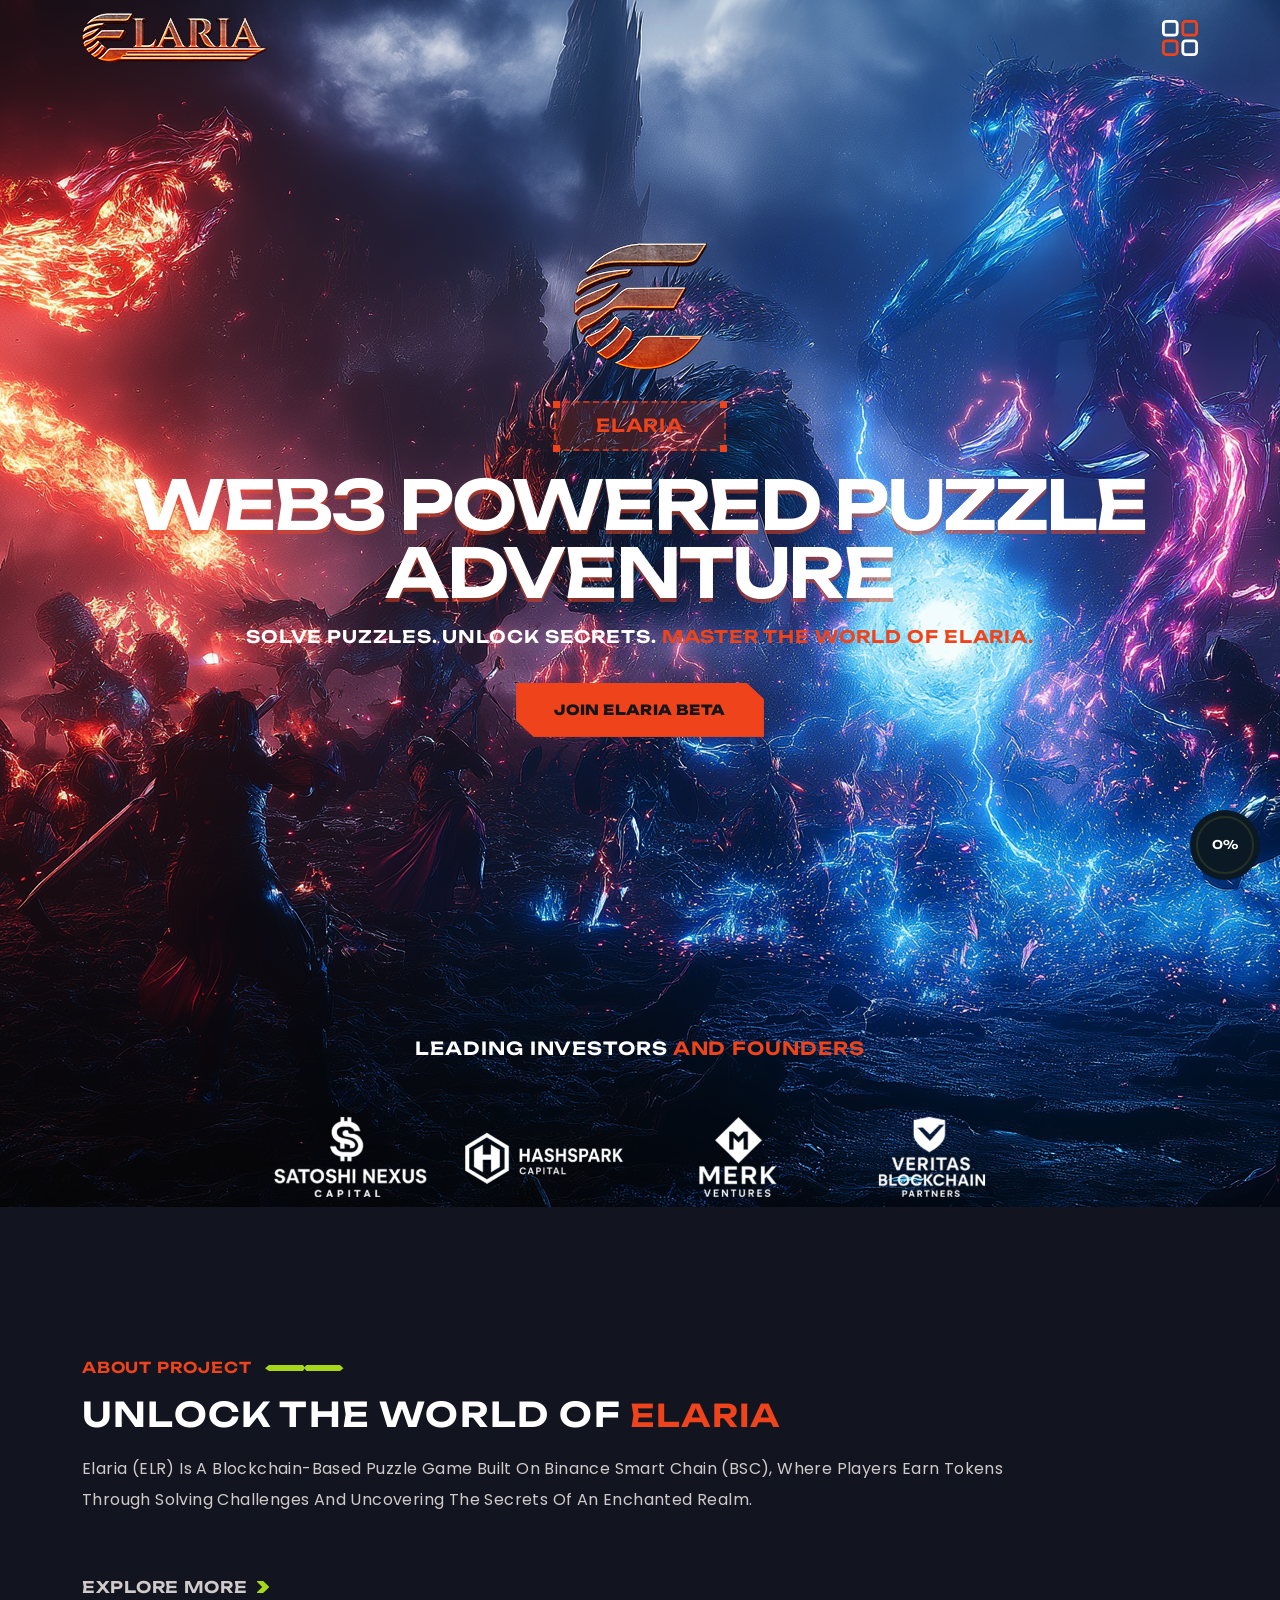
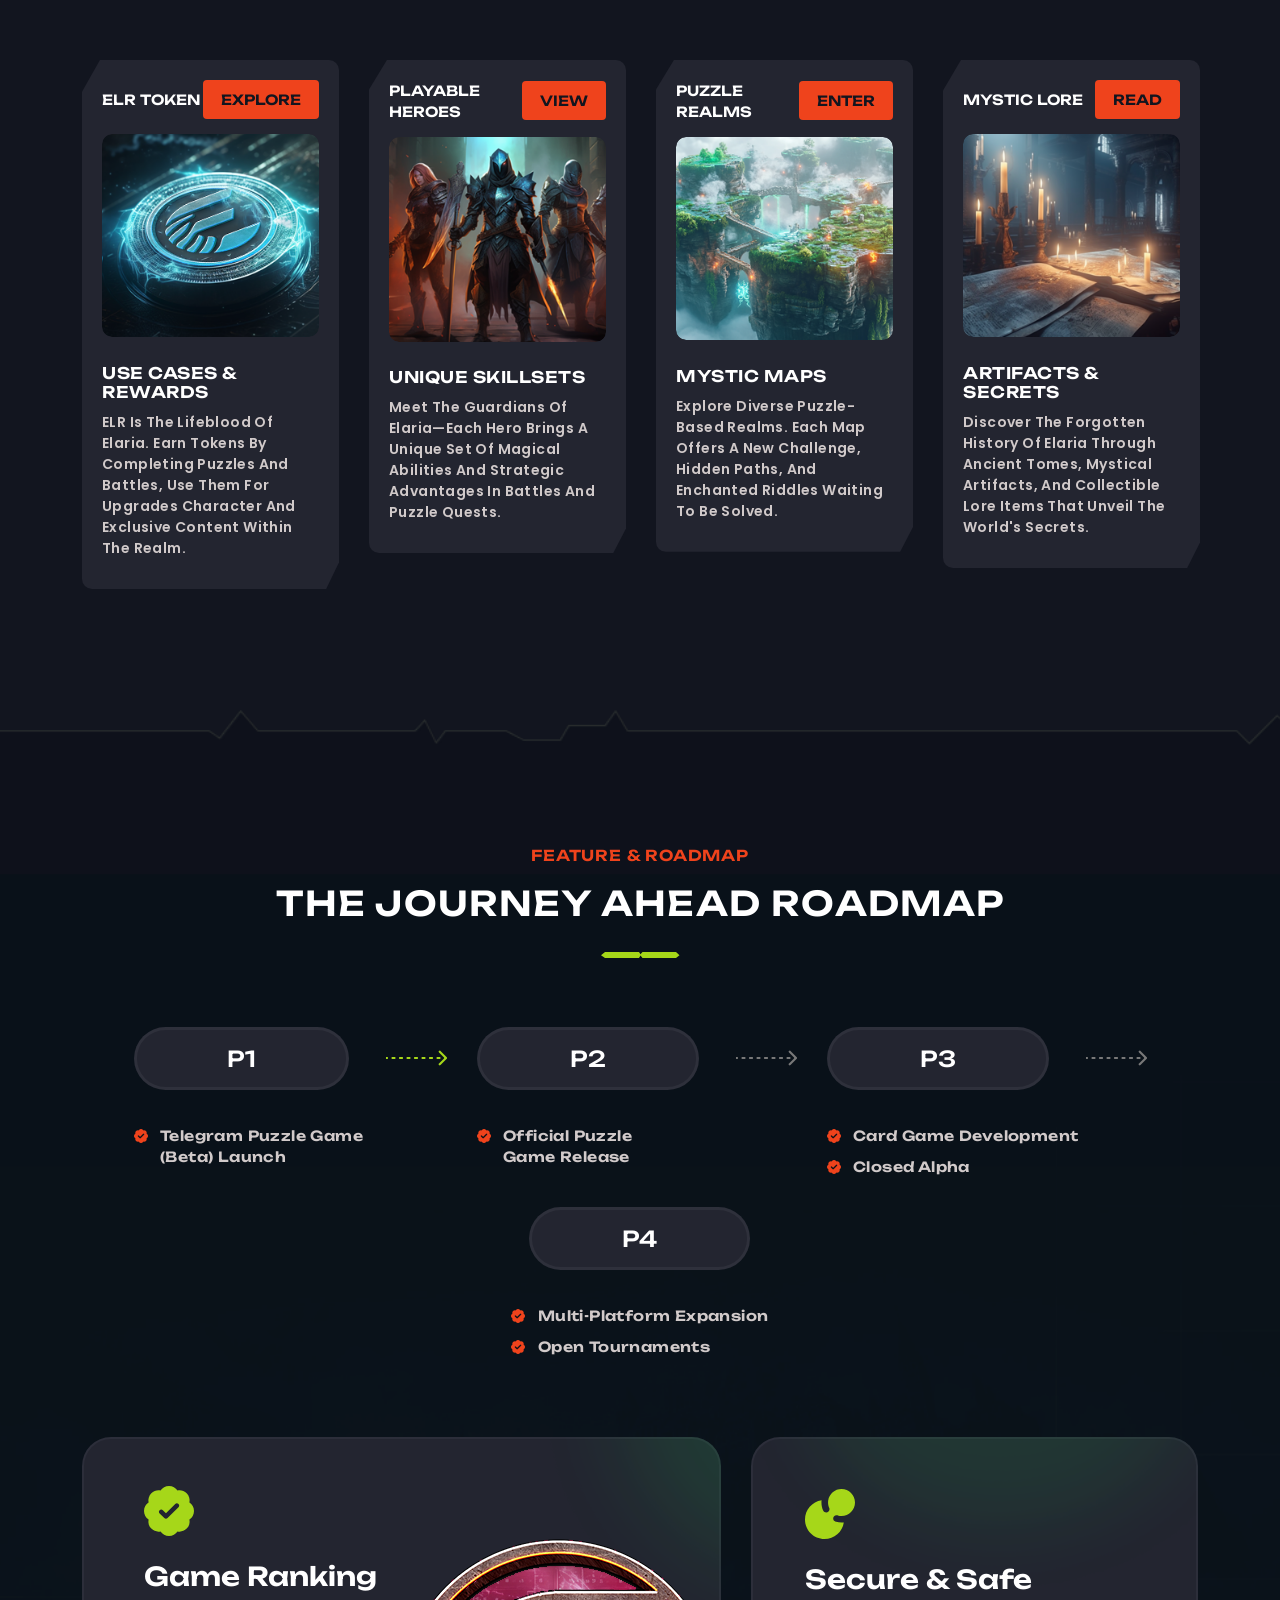
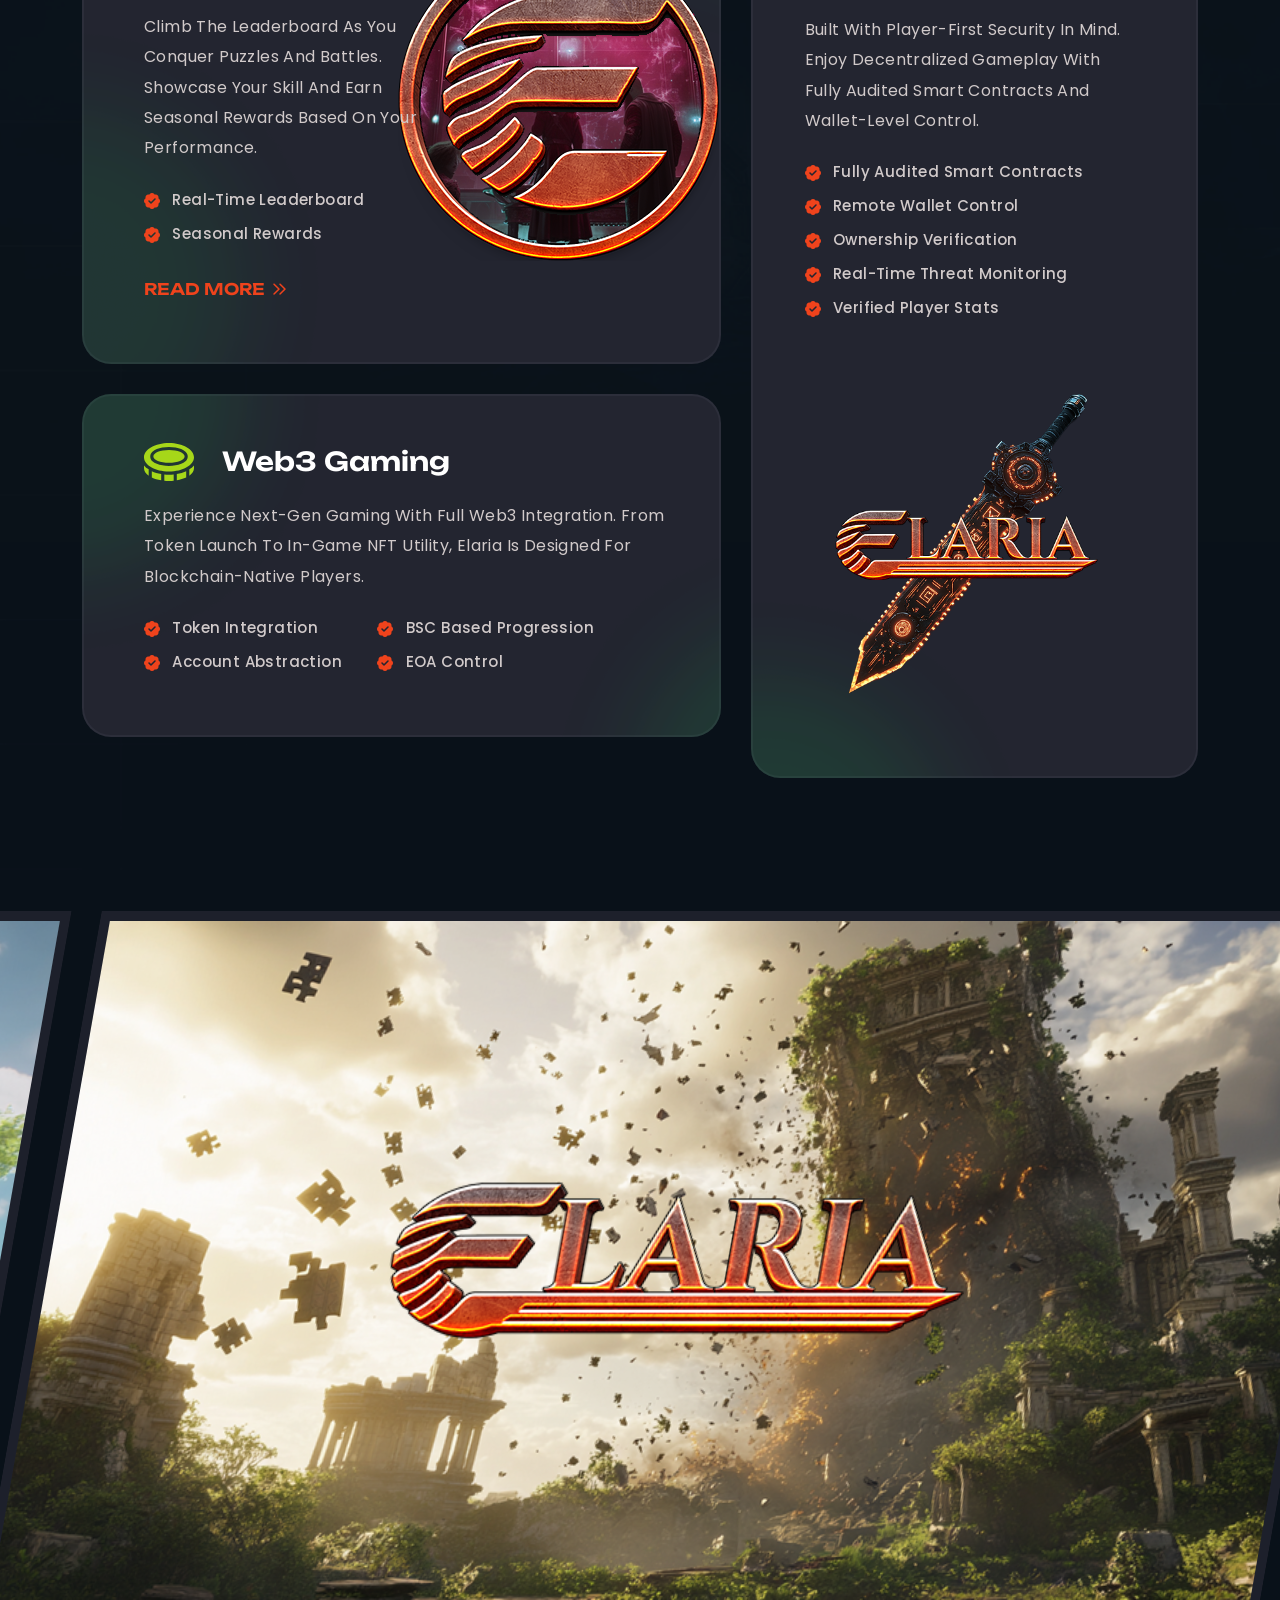
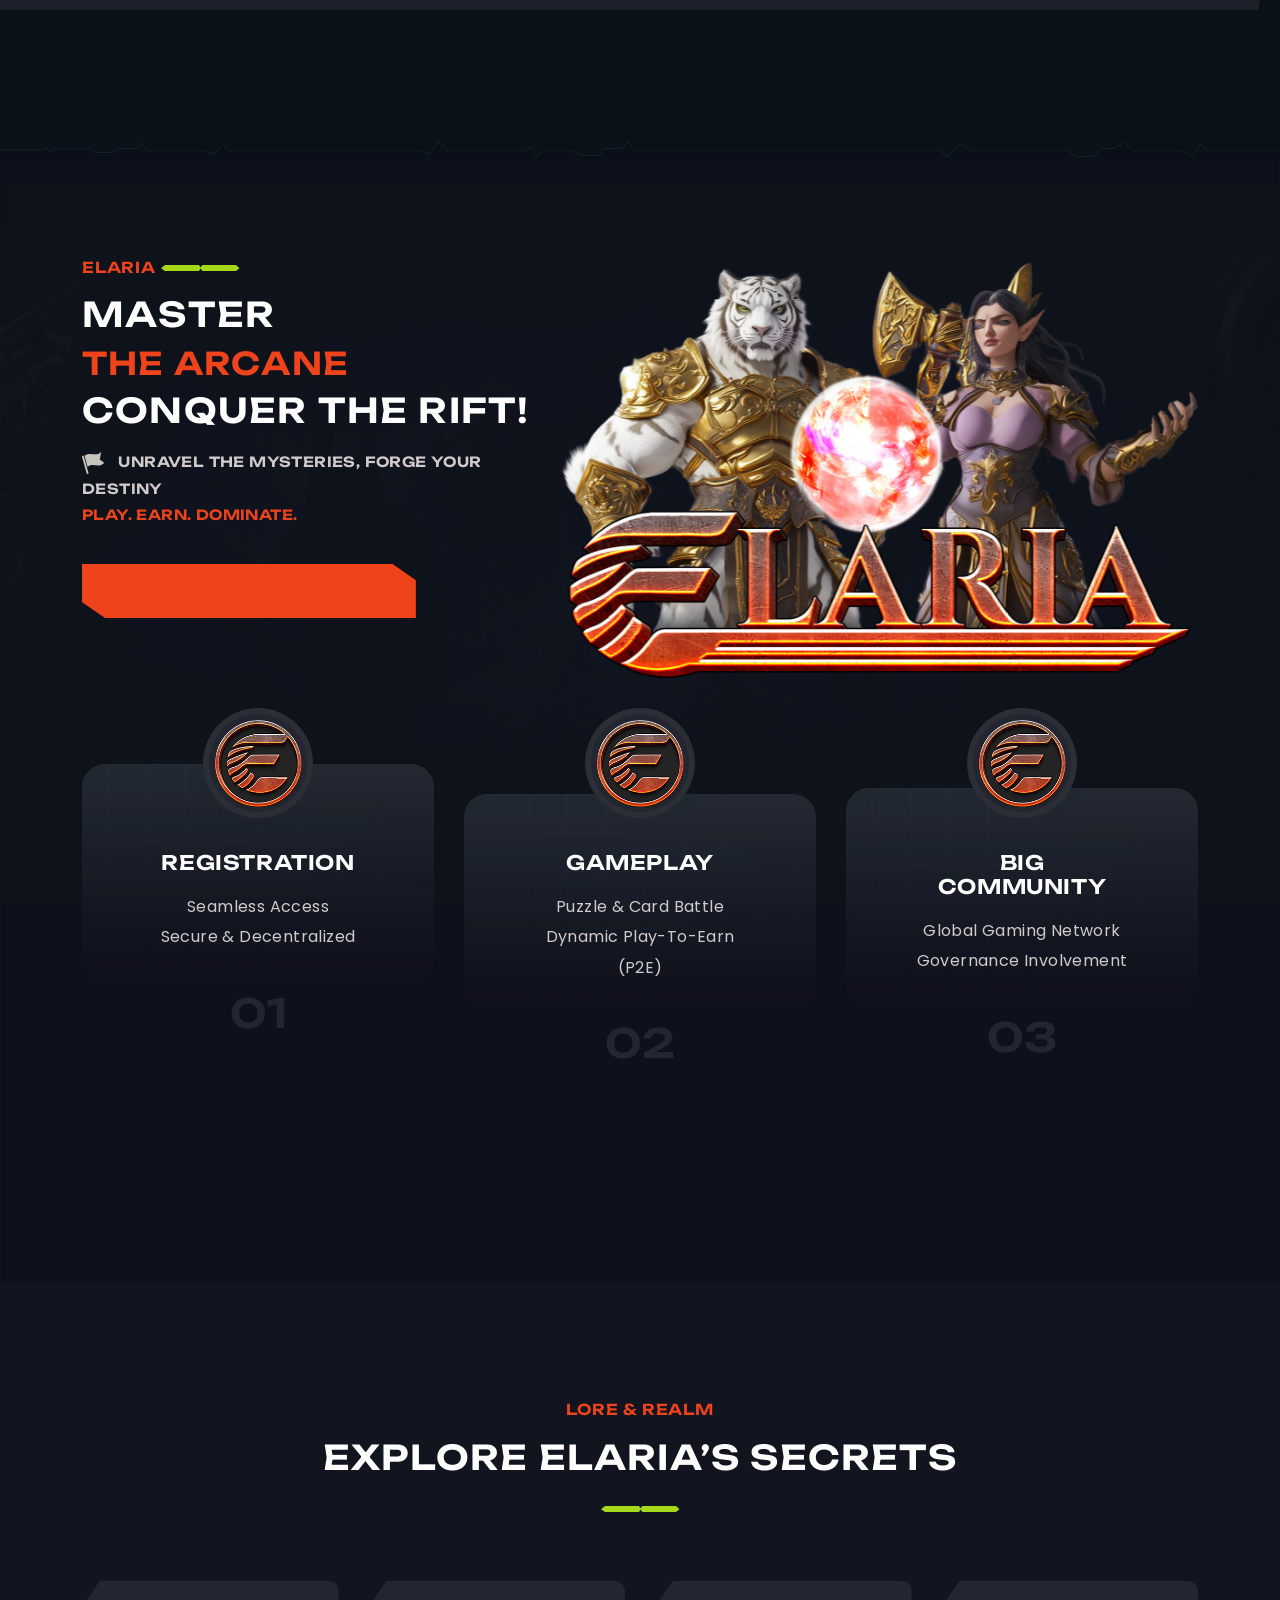
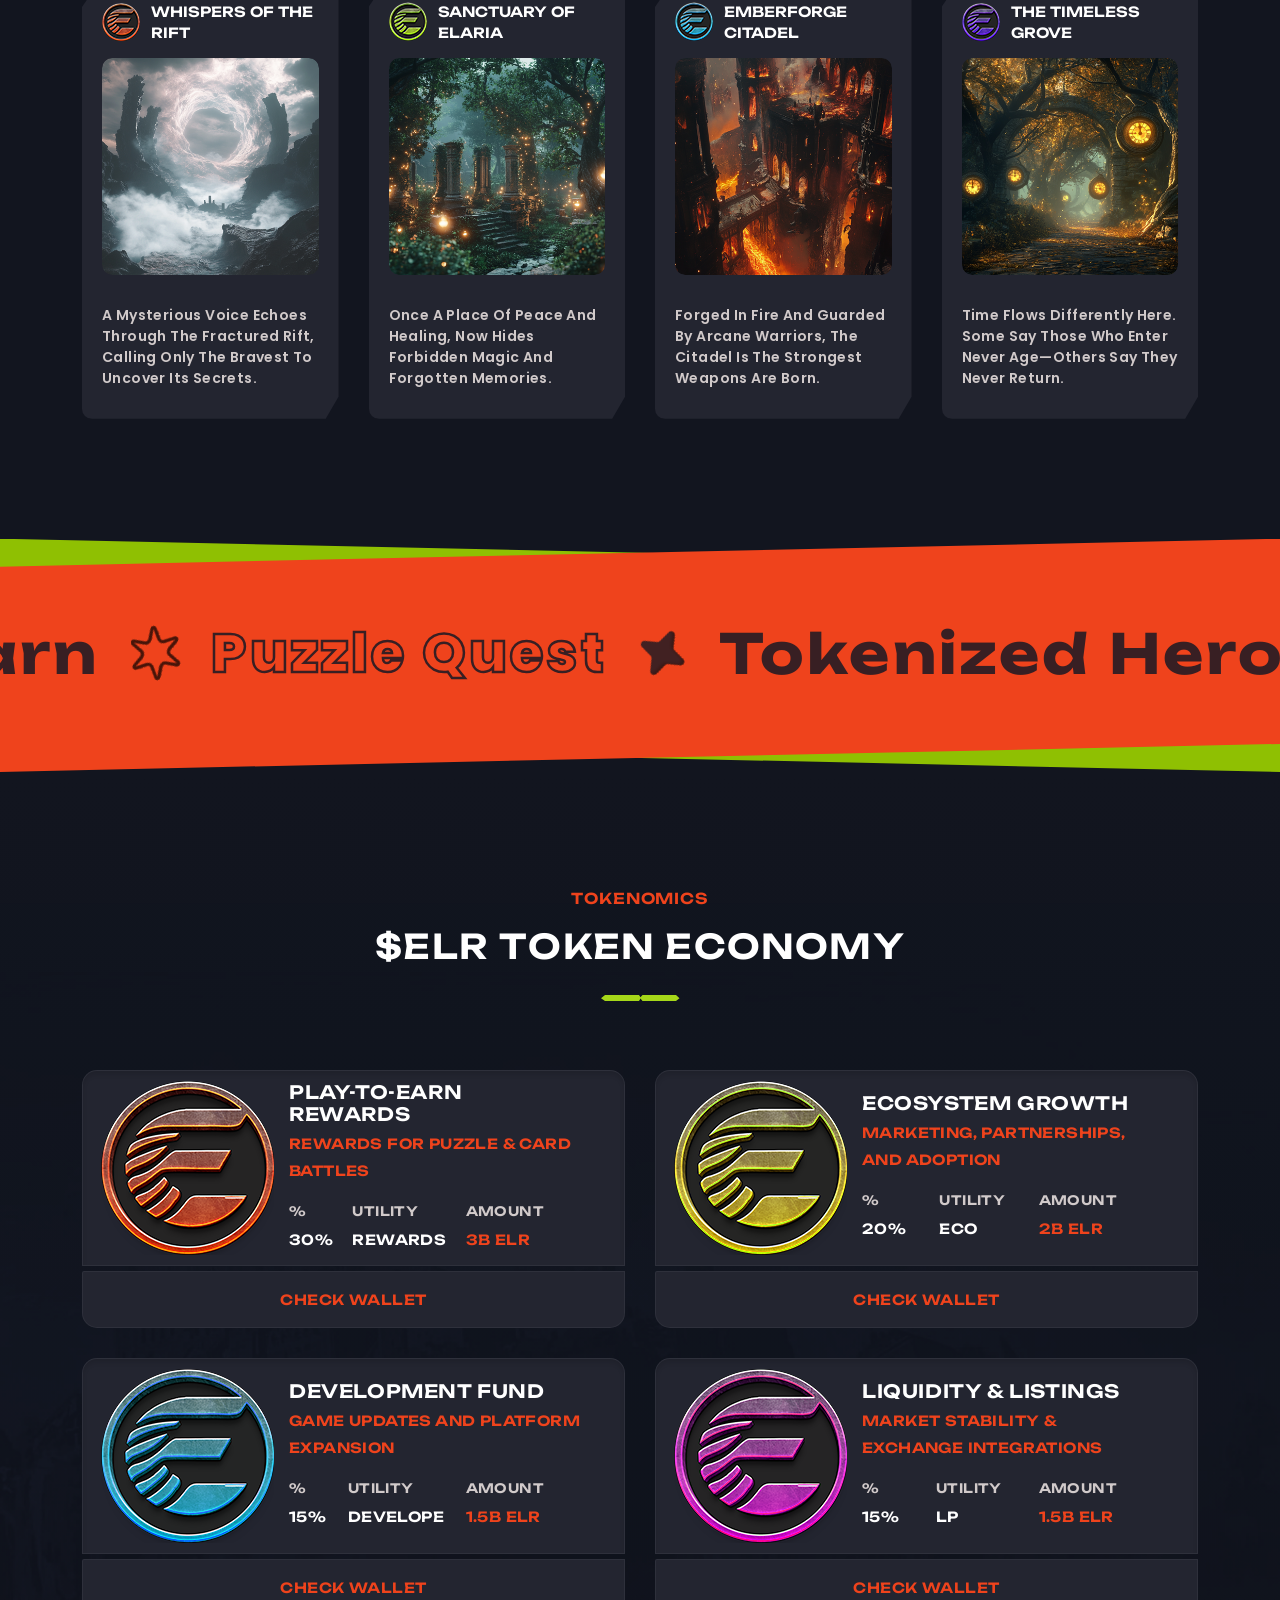
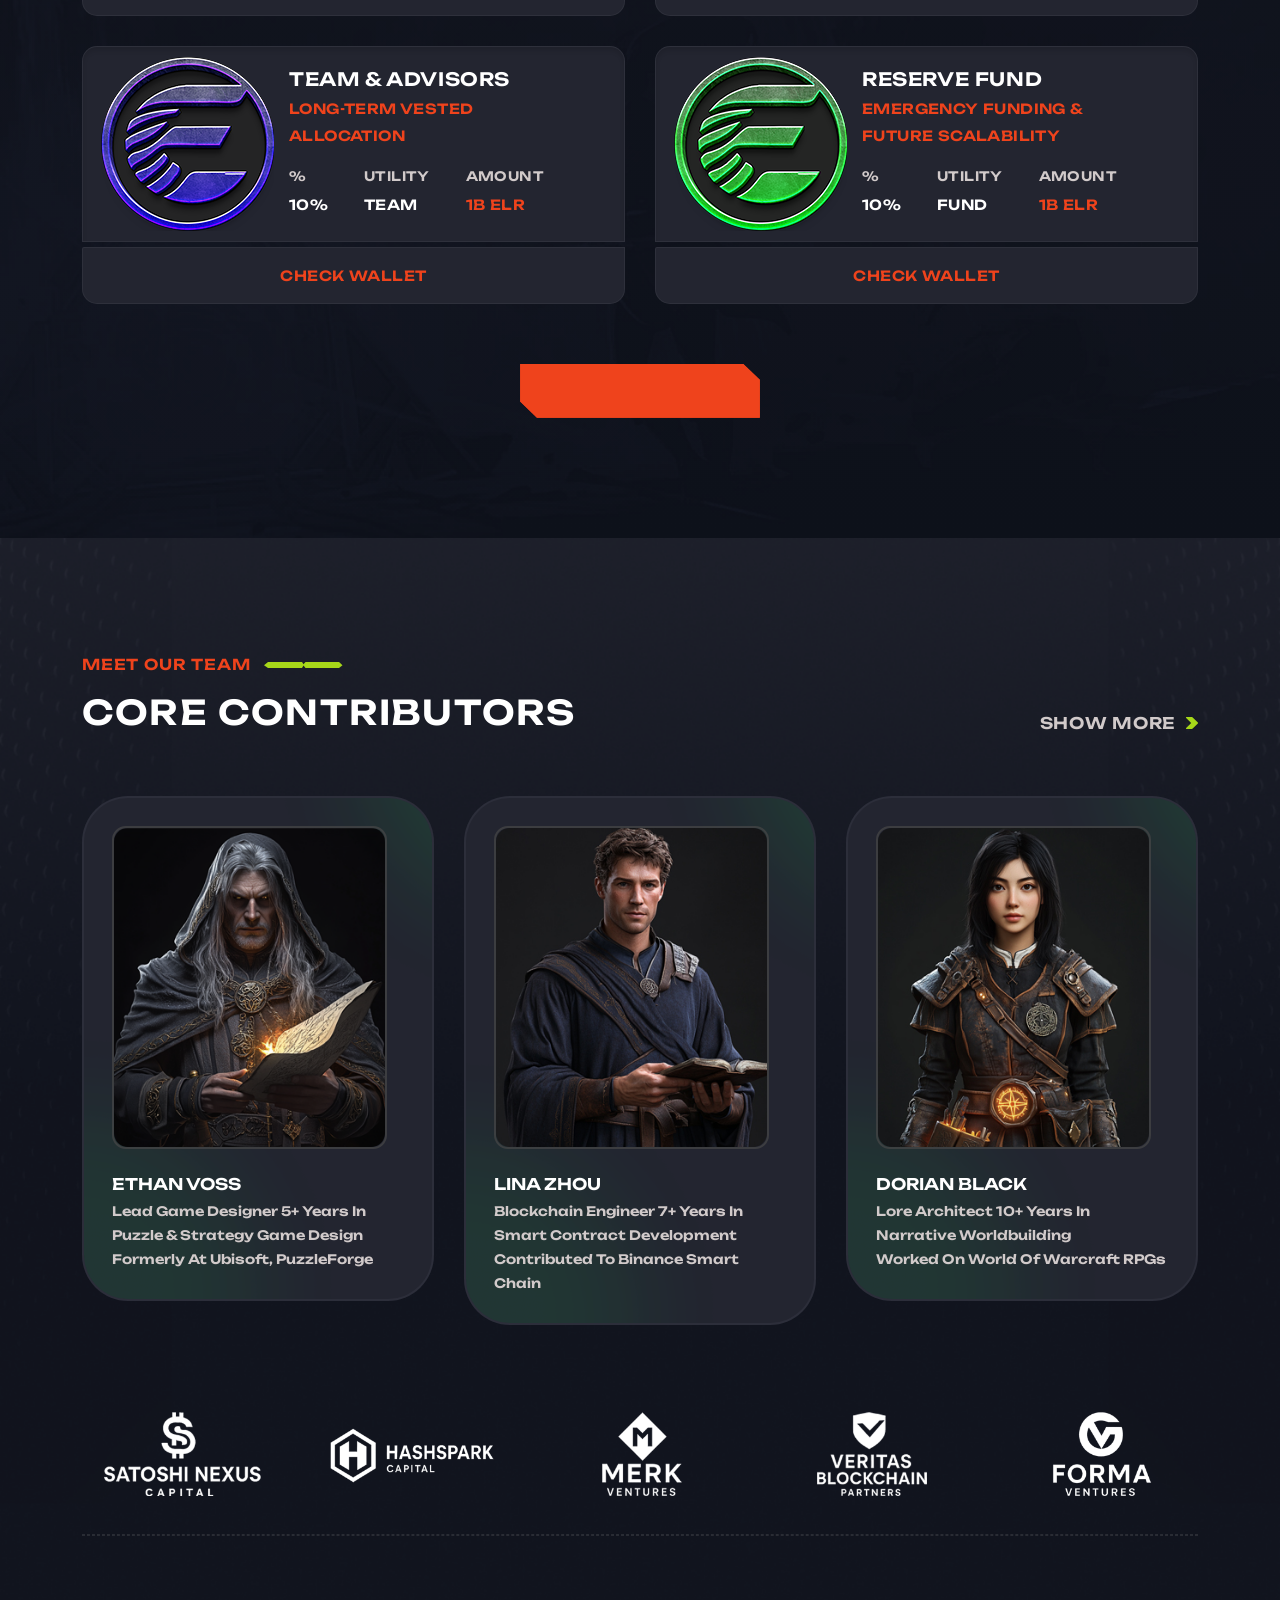
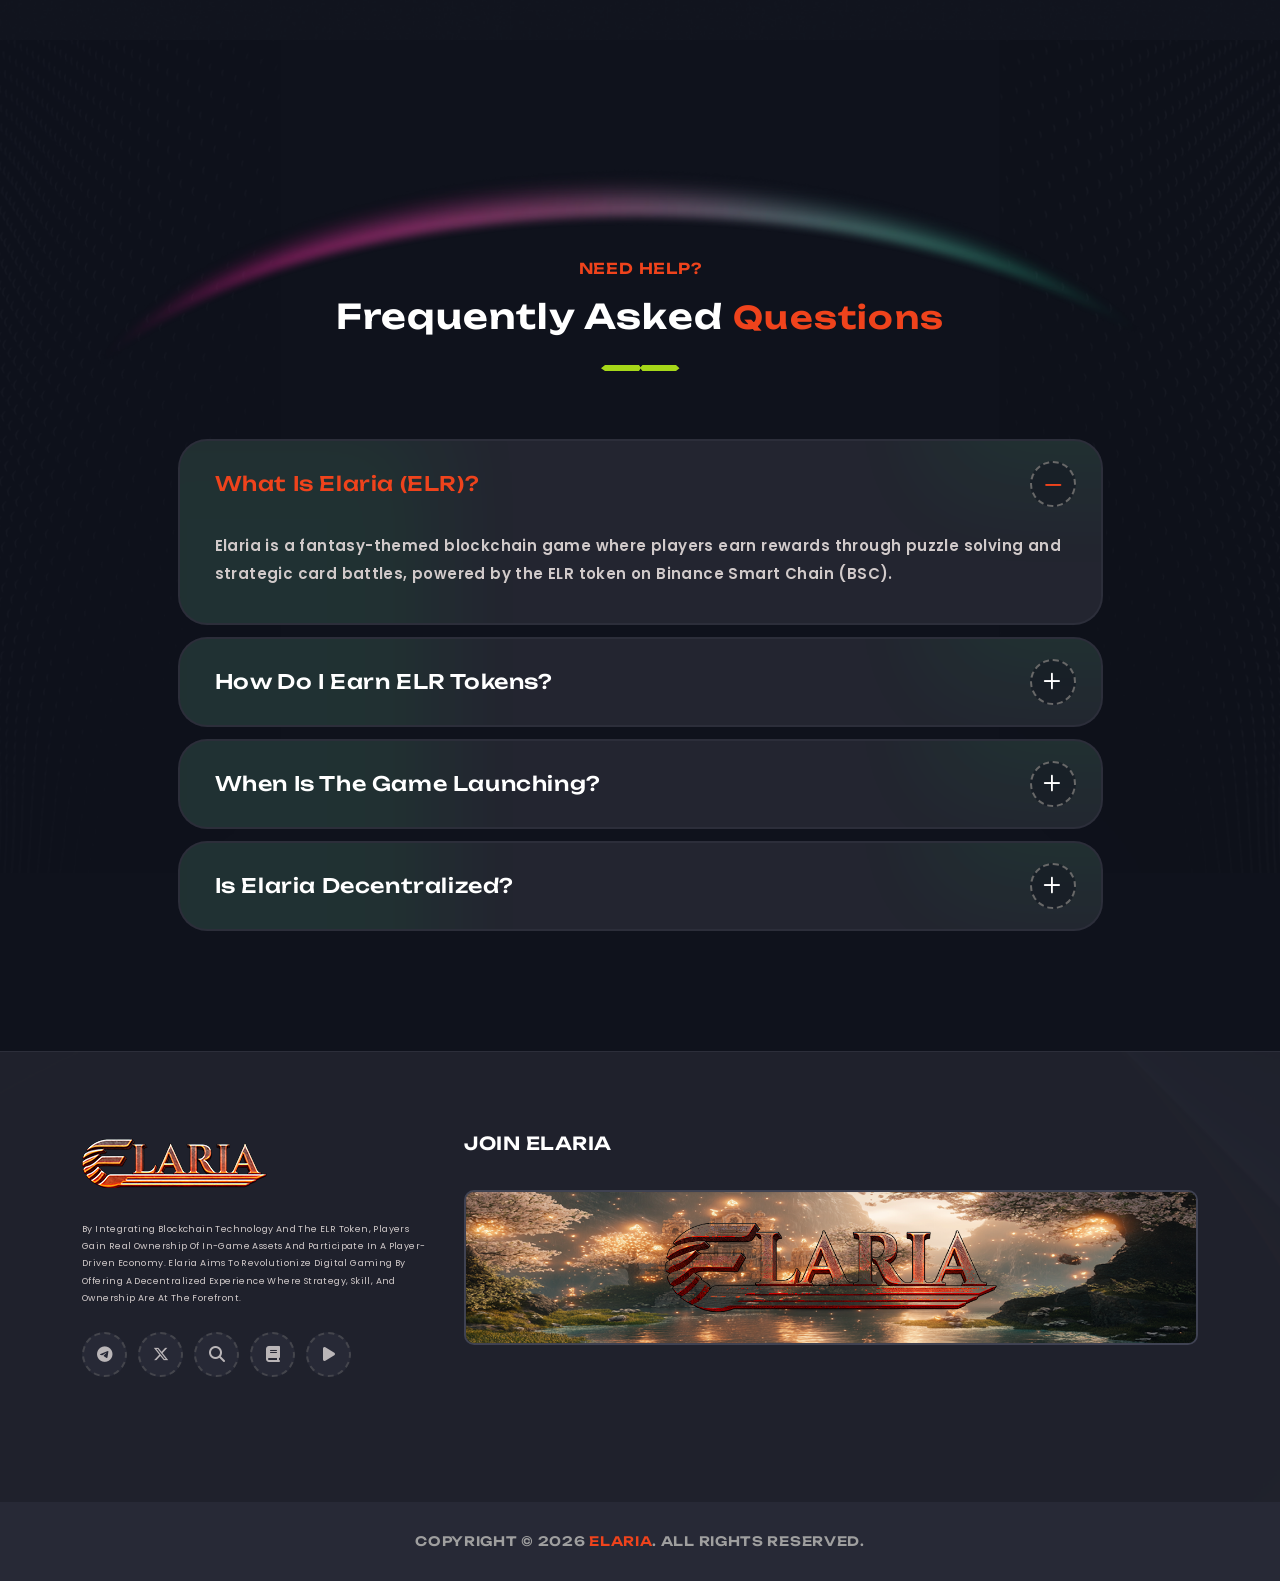
==== commit a95ae65c: "Update index.html" ====
--- a/index.html
+++ b/index.html
@@ -27,6 +27,7 @@
   <!--==============================
 	  Google Fonts
 	============================== -->
+	<link href="https://fonts.googleapis.com/css2?family=Inter:wght@400;700&display=swap" rel="stylesheet">
   <link rel="preconnect" href="https://fonts.googleapis.com">
   <link rel="preconnect" href="https://fonts.gstatic.com" crossorigin>
   <link href="https://fonts.googleapis.com/css2?family=Poppins:ital,wght@0,100;0,200;0,300;0,400;0,500;0,600;0,700;0,800;0,900;1,100;1,200;1,300;1,400;1,500;1,600;1,700;1,800;1,900&family=Unbounded:wght@200..900&display=swap" rel="stylesheet">
@@ -1358,4 +1359,4 @@
   <script src="assets/js/main.js"></script>
 </body>
 
-</html>+</html>
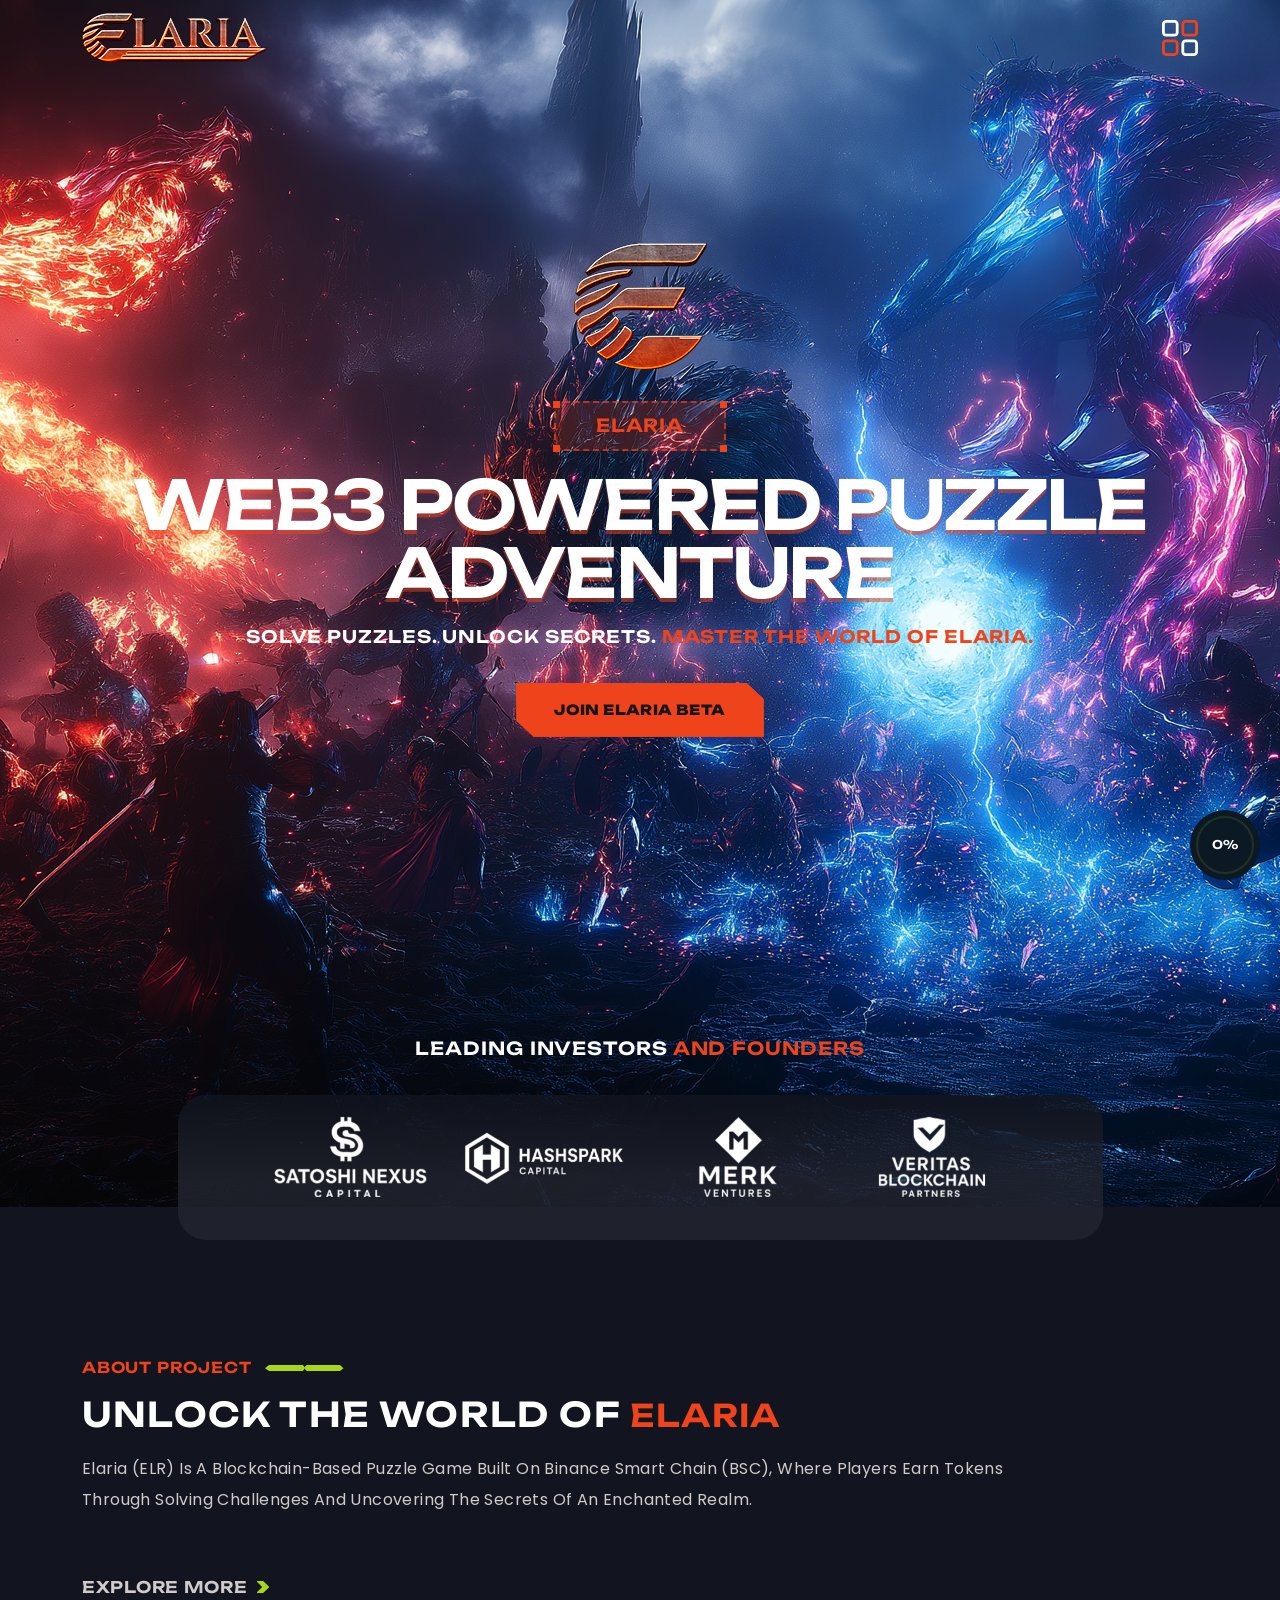
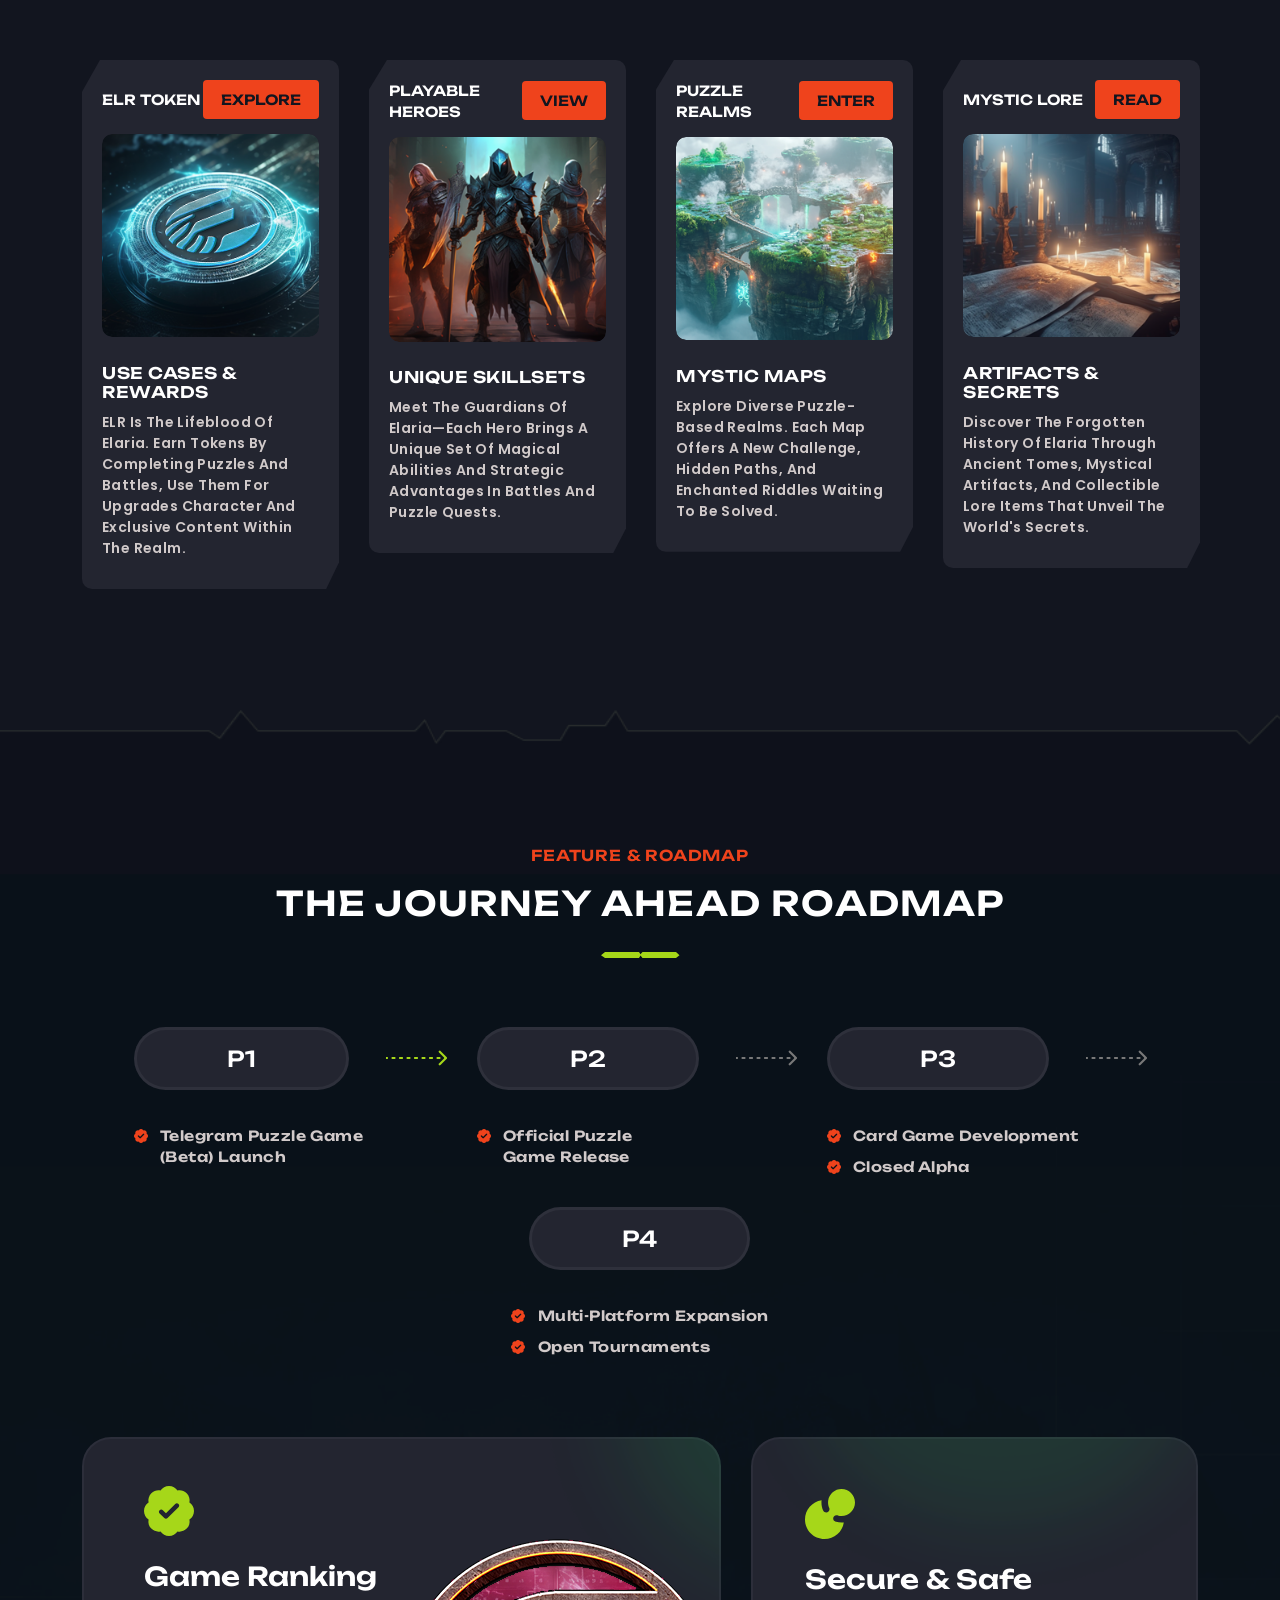
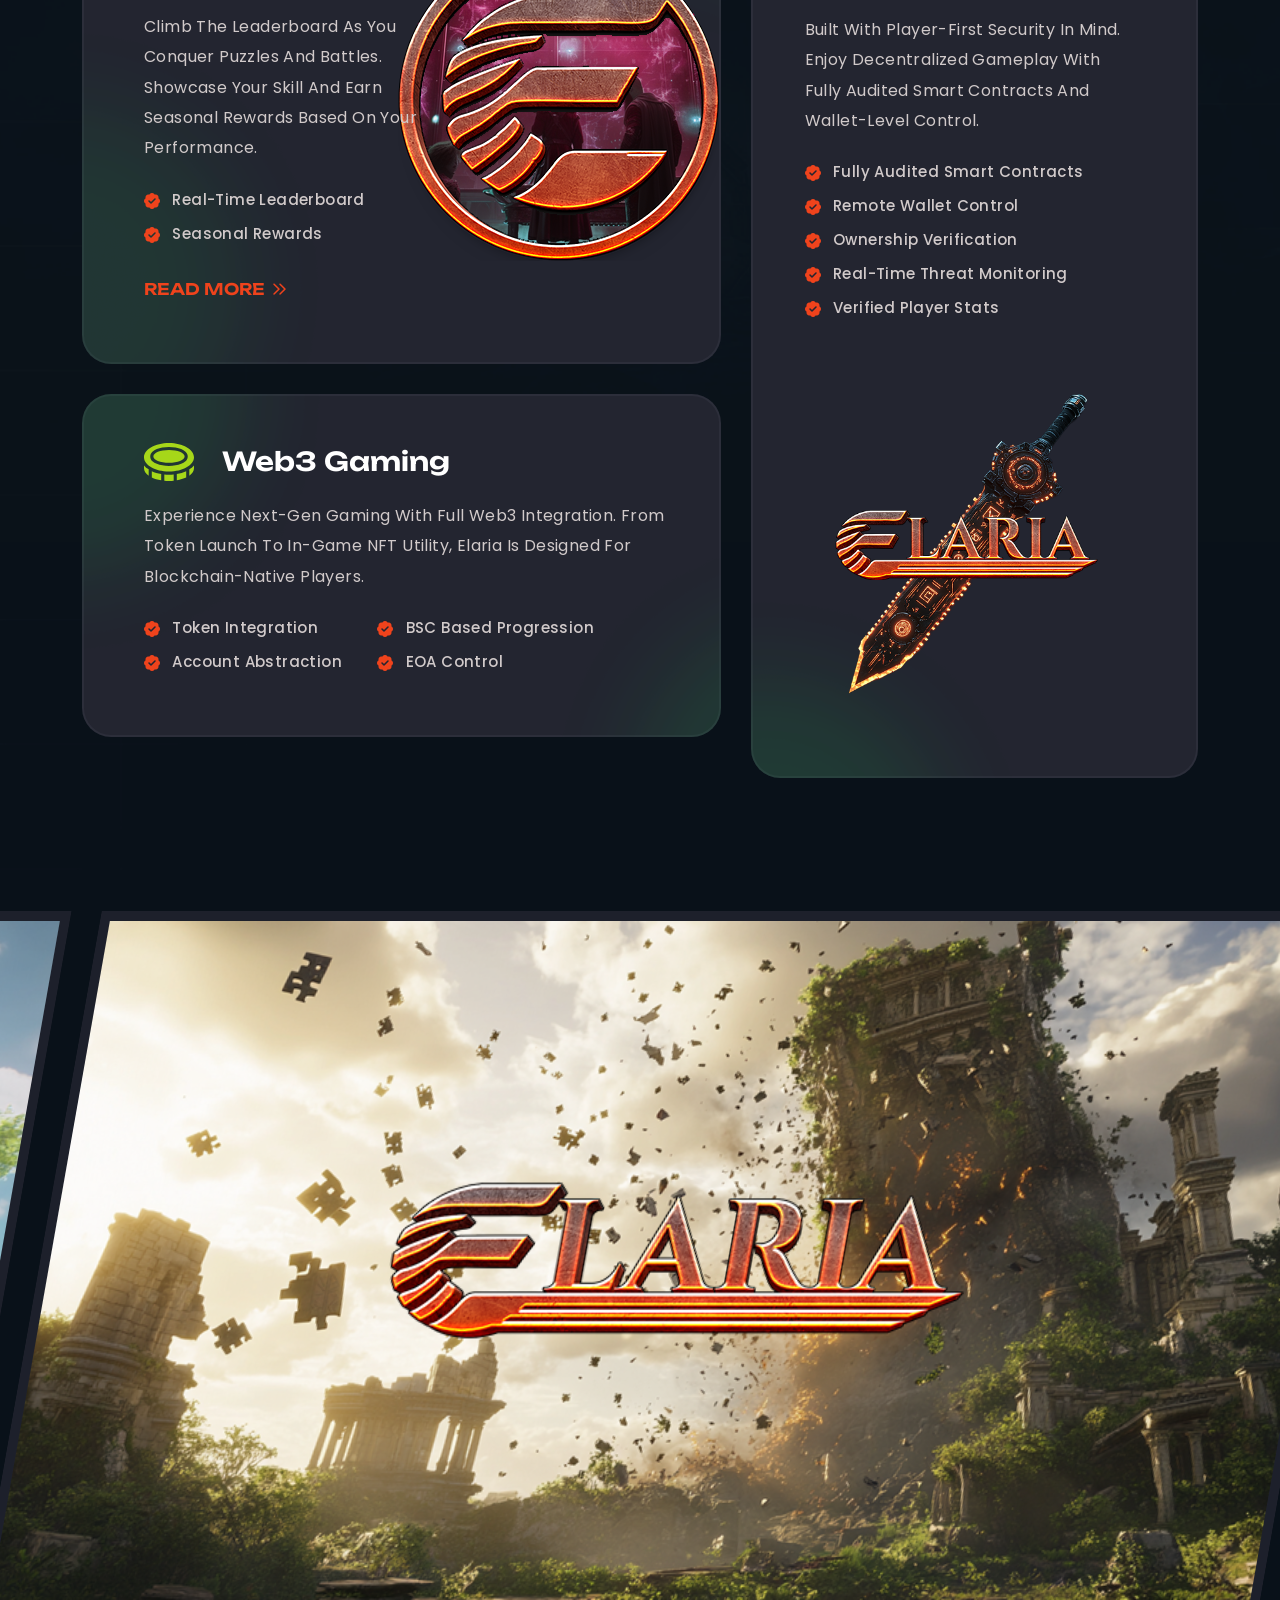
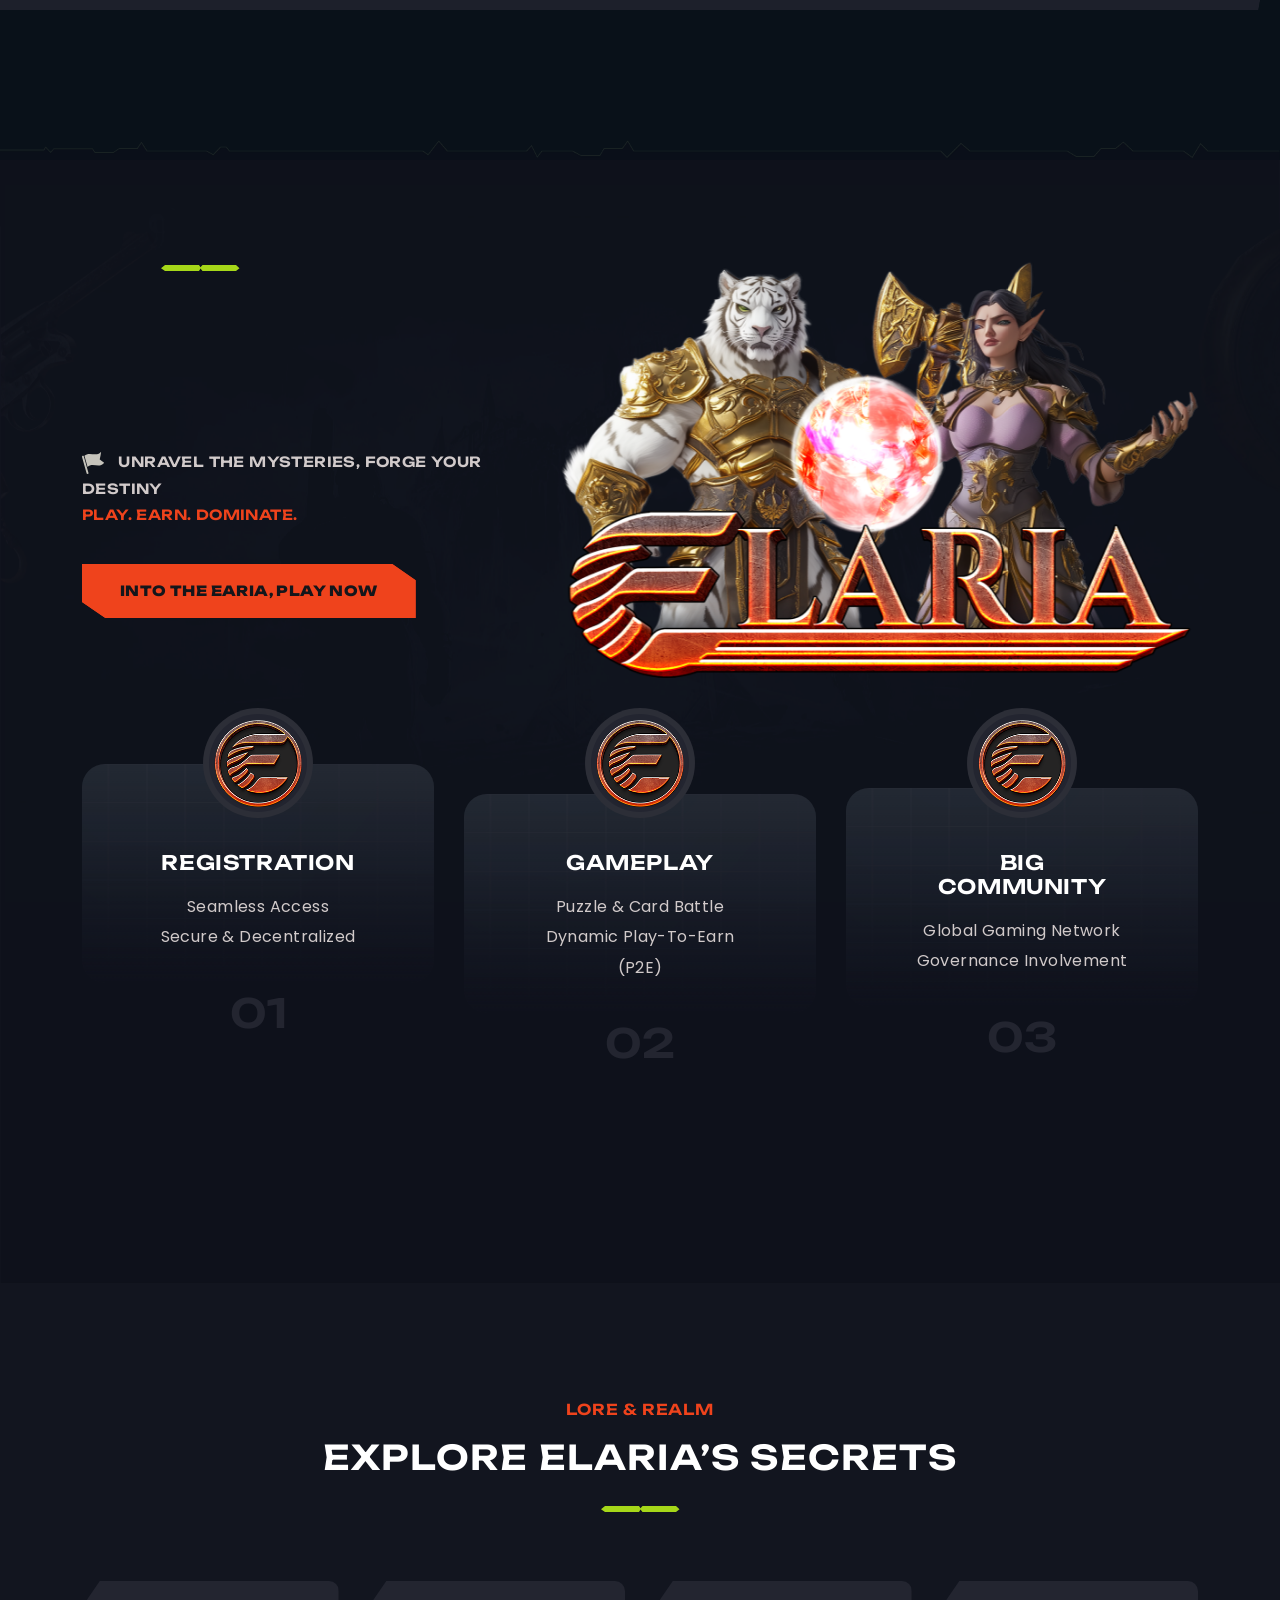
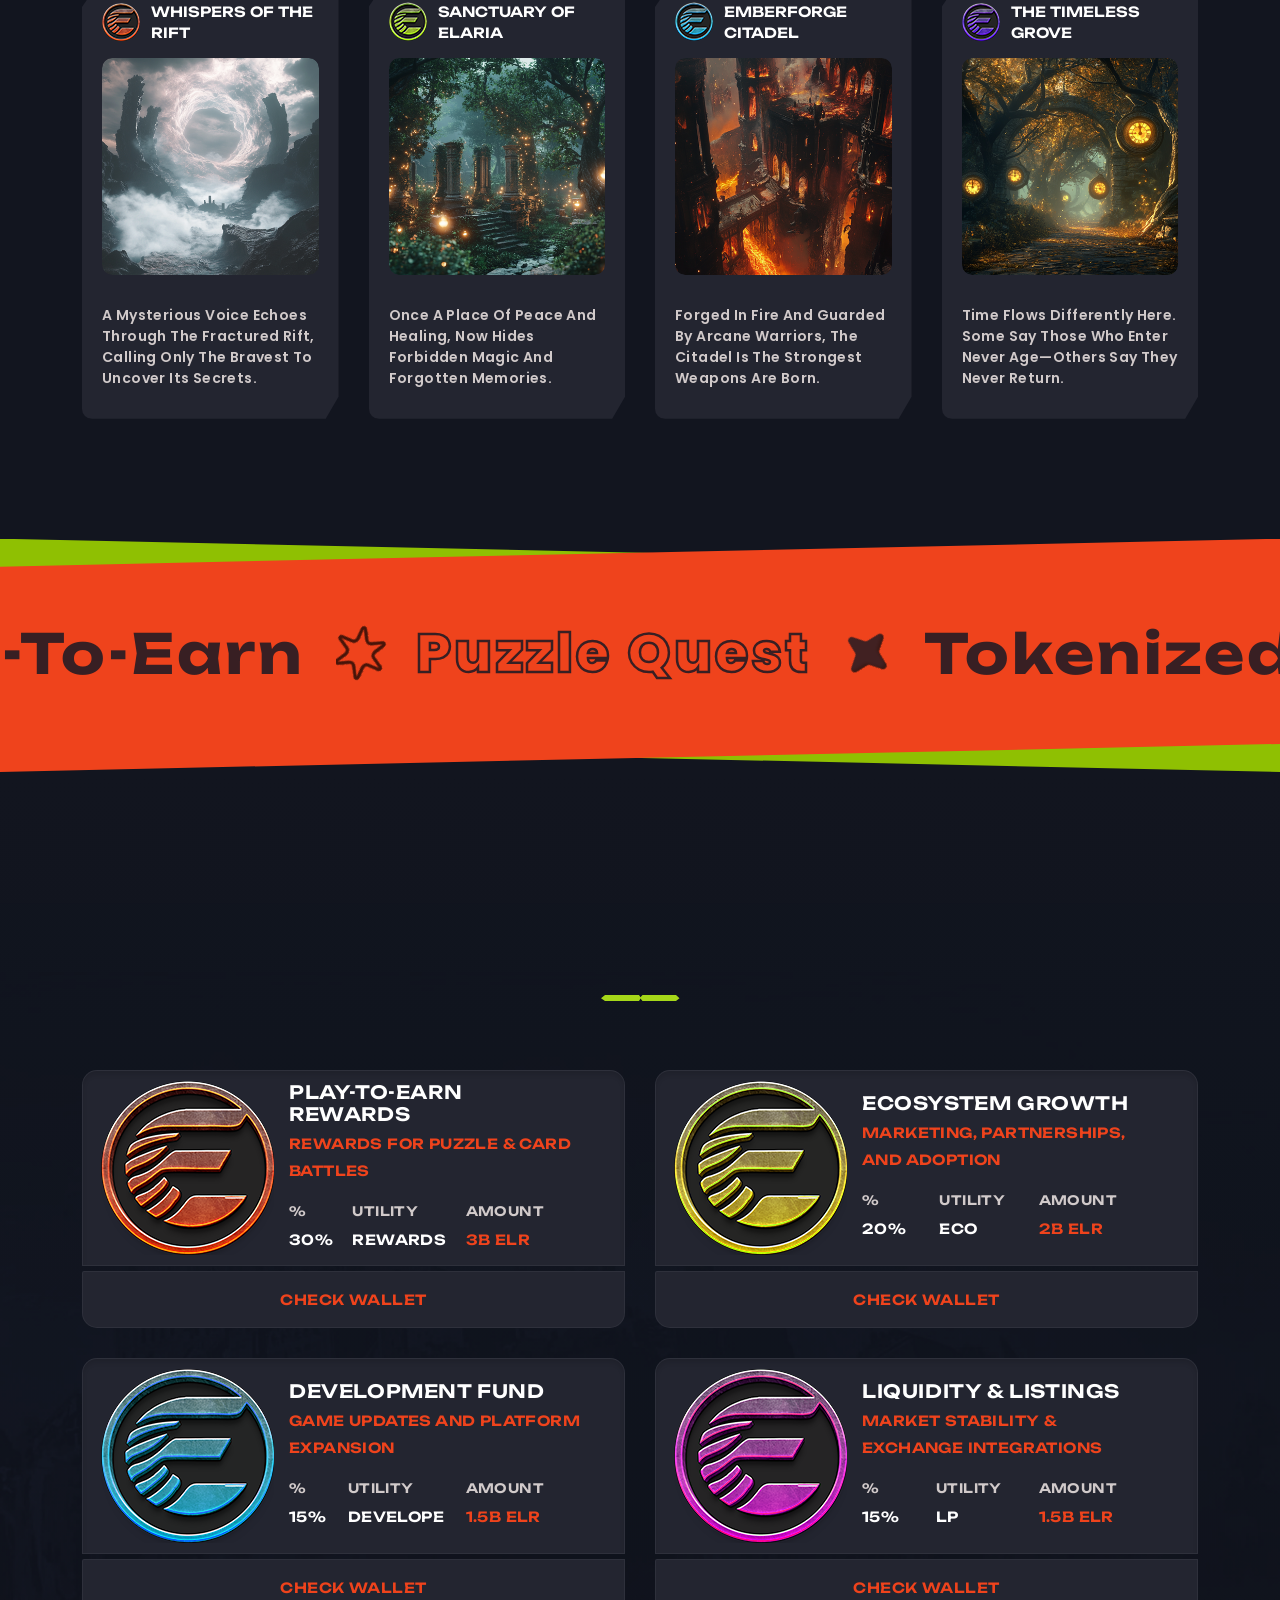
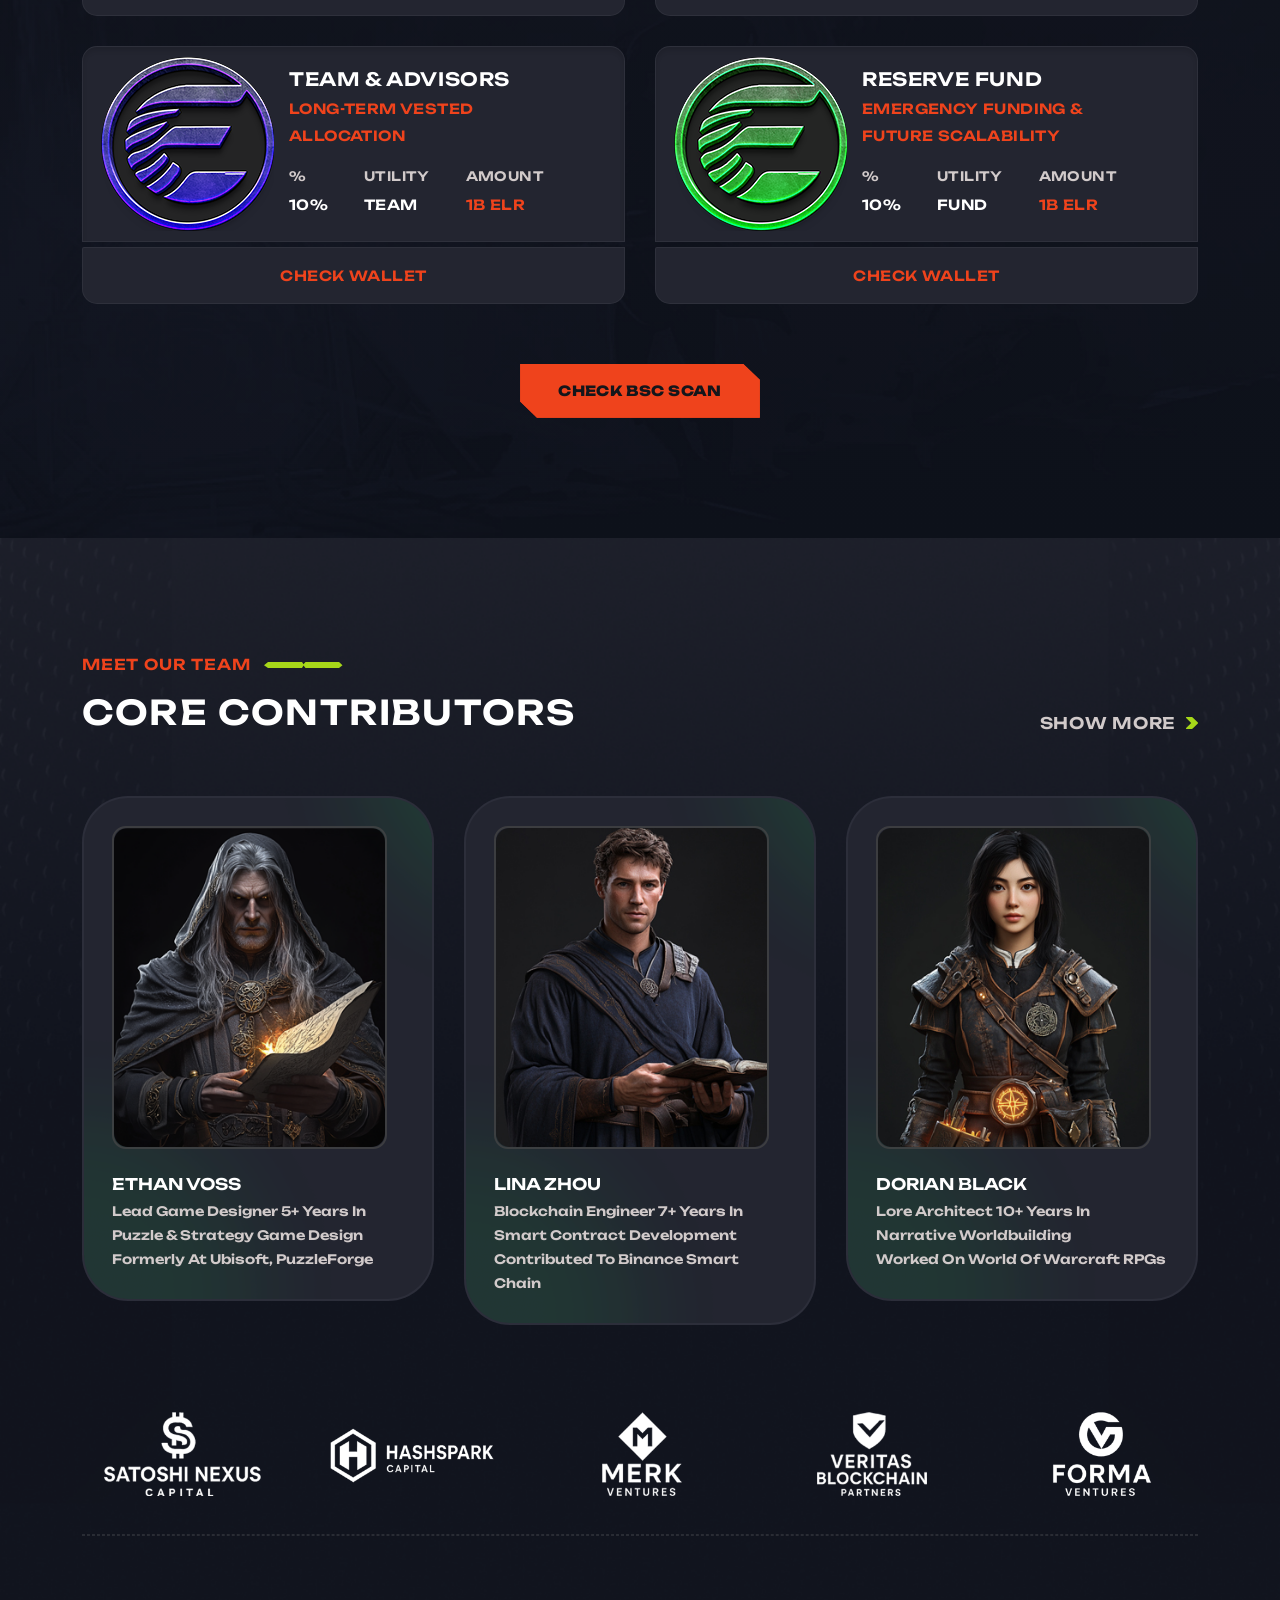
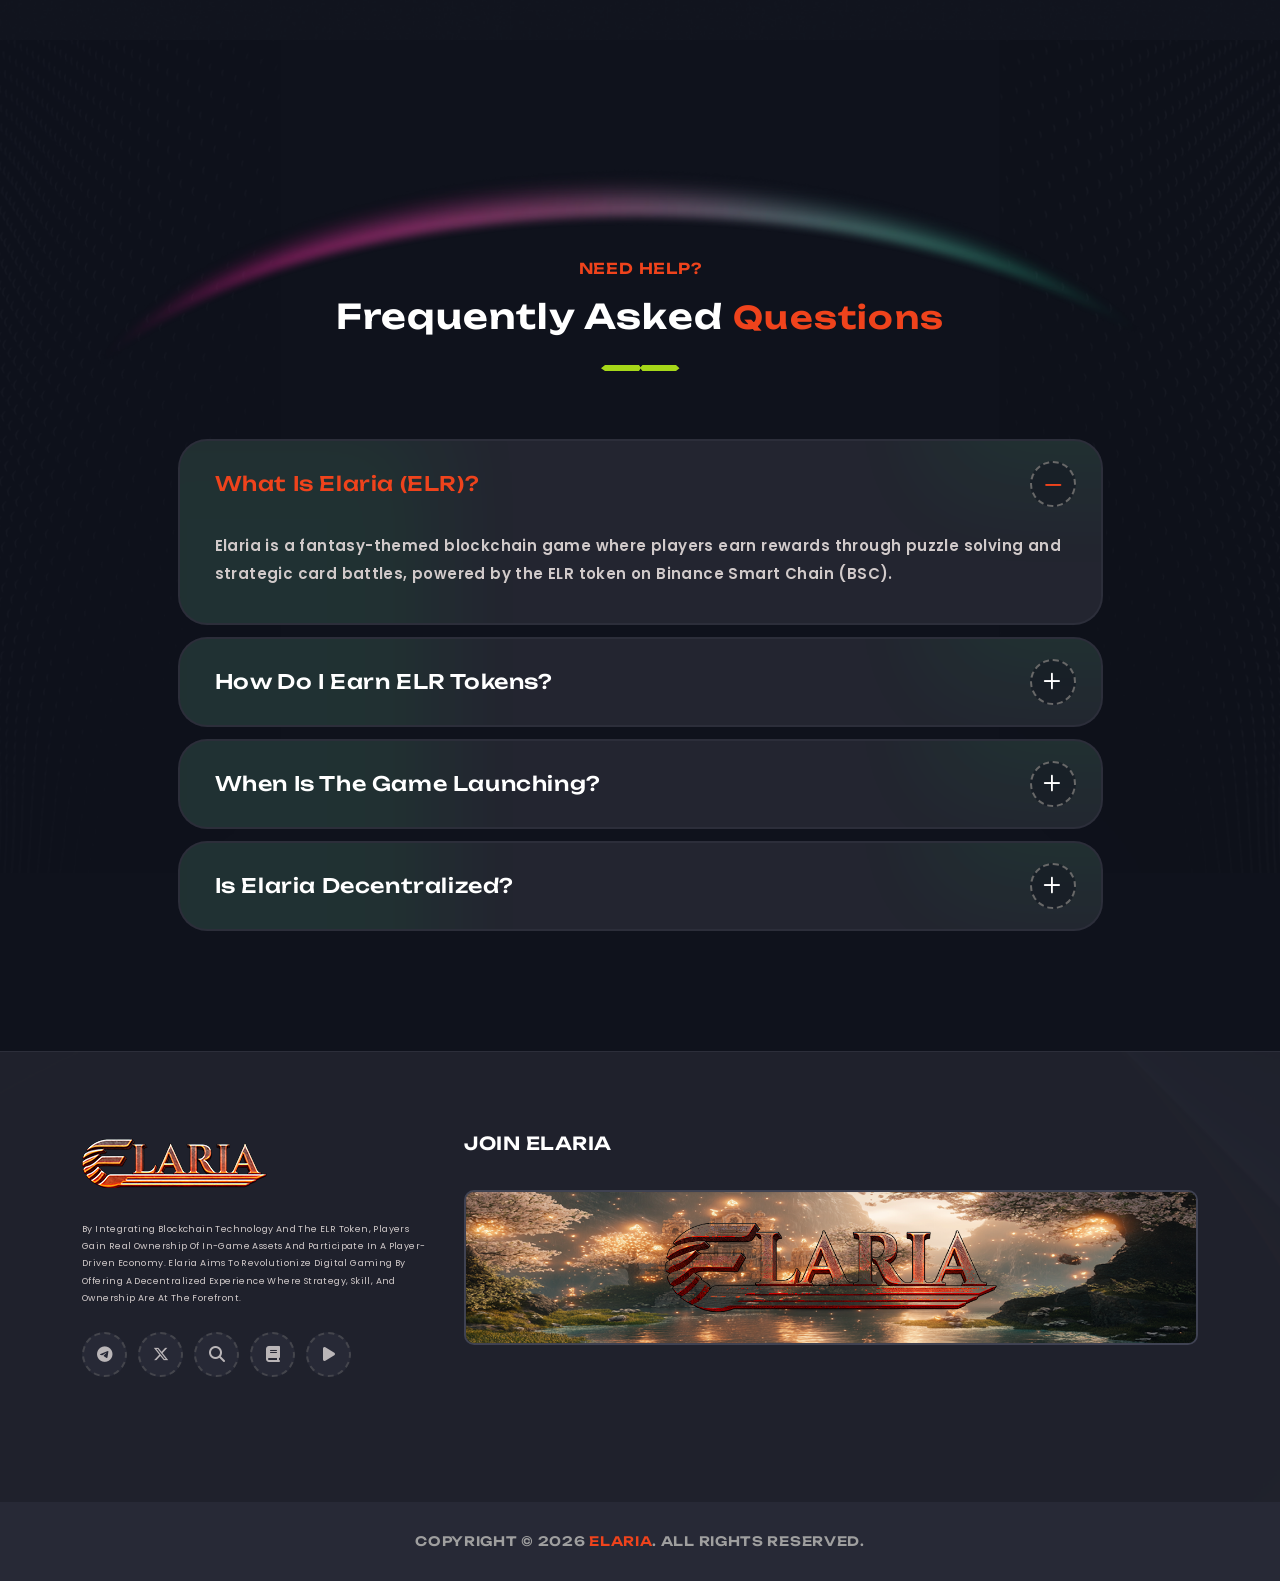
==== commit a63a48bd: "Update index.html" ====
--- a/index.html
+++ b/index.html
@@ -27,9 +27,10 @@
   <!--==============================
 	  Google Fonts
 	============================== -->
-	<link href="https://fonts.googleapis.com/css2?family=Inter:wght@400;700&display=swap" rel="stylesheet">
+	
   <link rel="preconnect" href="https://fonts.googleapis.com">
   <link rel="preconnect" href="https://fonts.gstatic.com" crossorigin>
+	<link href="https://fonts.googleapis.com/css2?family=Tagesschrift&display=swap" rel="stylesheet">
   <link href="https://fonts.googleapis.com/css2?family=Poppins:ital,wght@0,100;0,200;0,300;0,400;0,500;0,600;0,700;0,800;0,900;1,100;1,200;1,300;1,400;1,500;1,600;1,700;1,800;1,900&family=Unbounded:wght@200..900&display=swap" rel="stylesheet">
   <!--==============================
 	    All CSS File
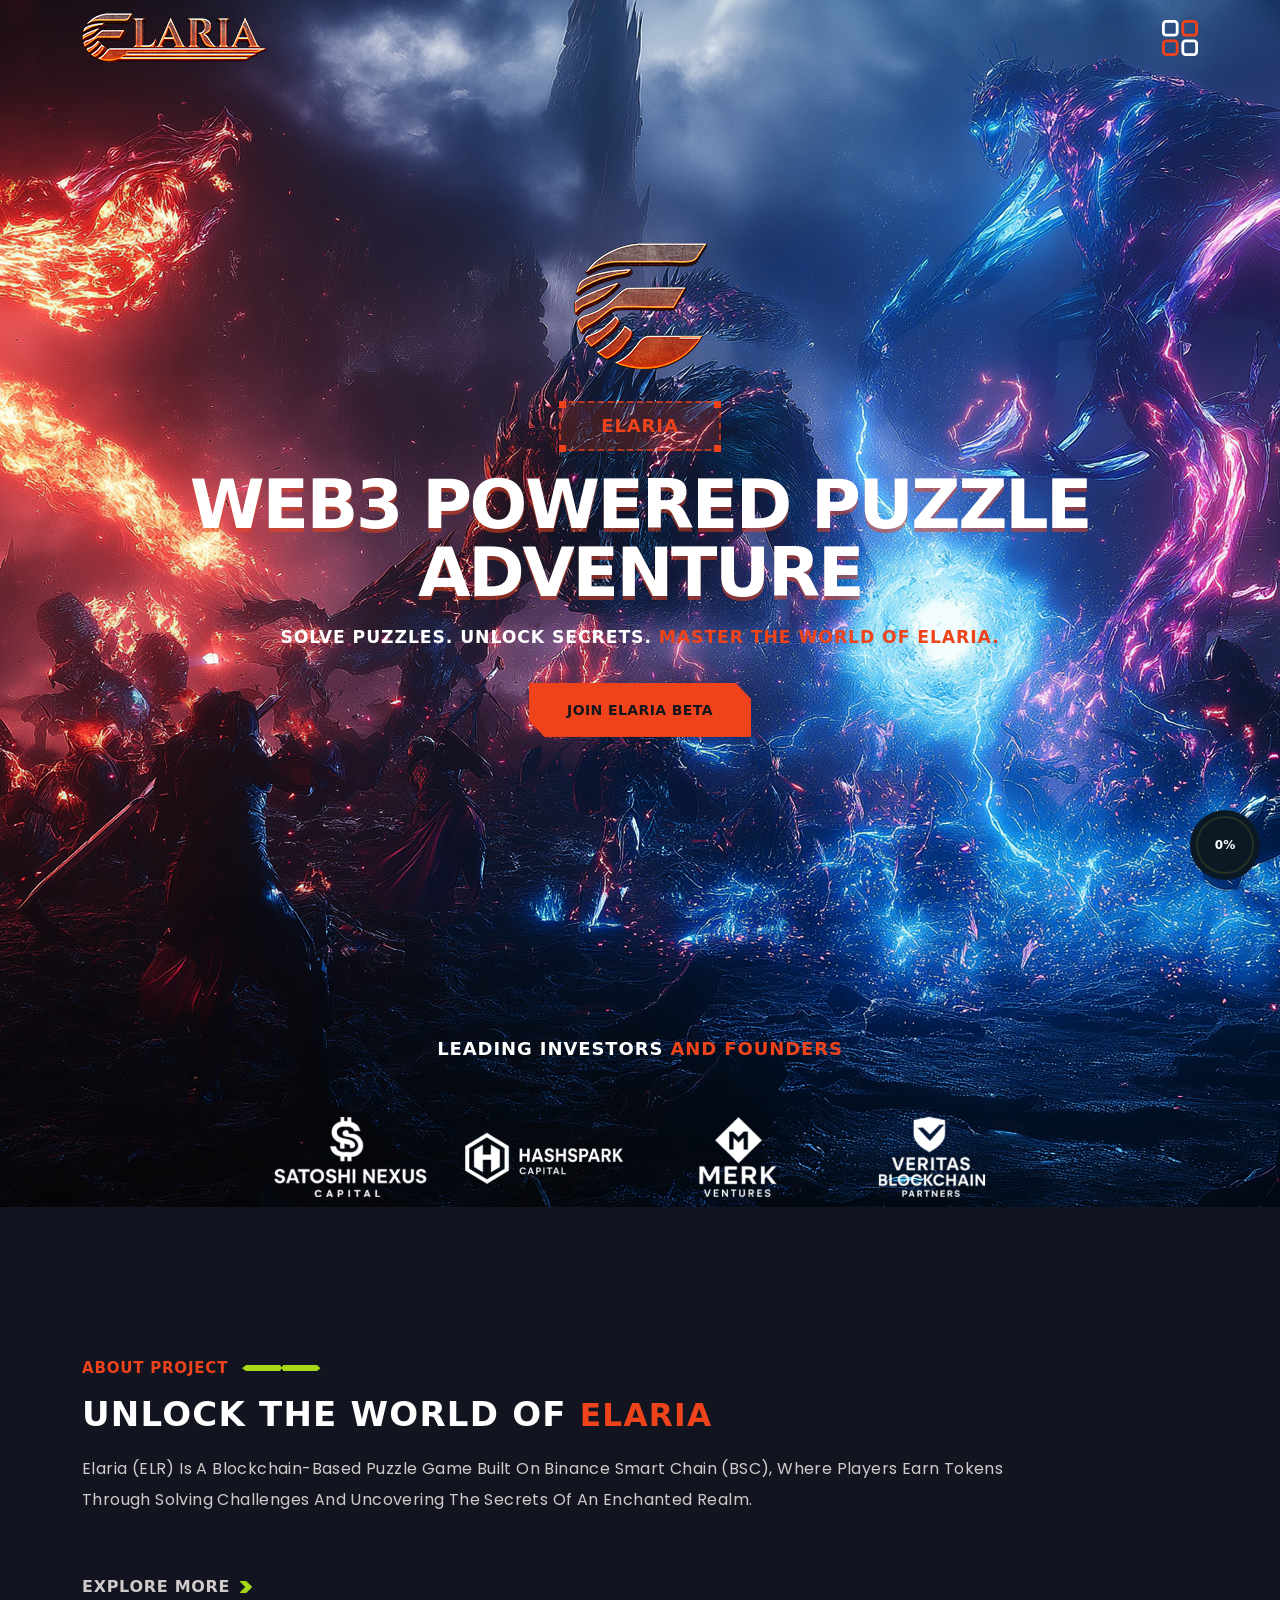
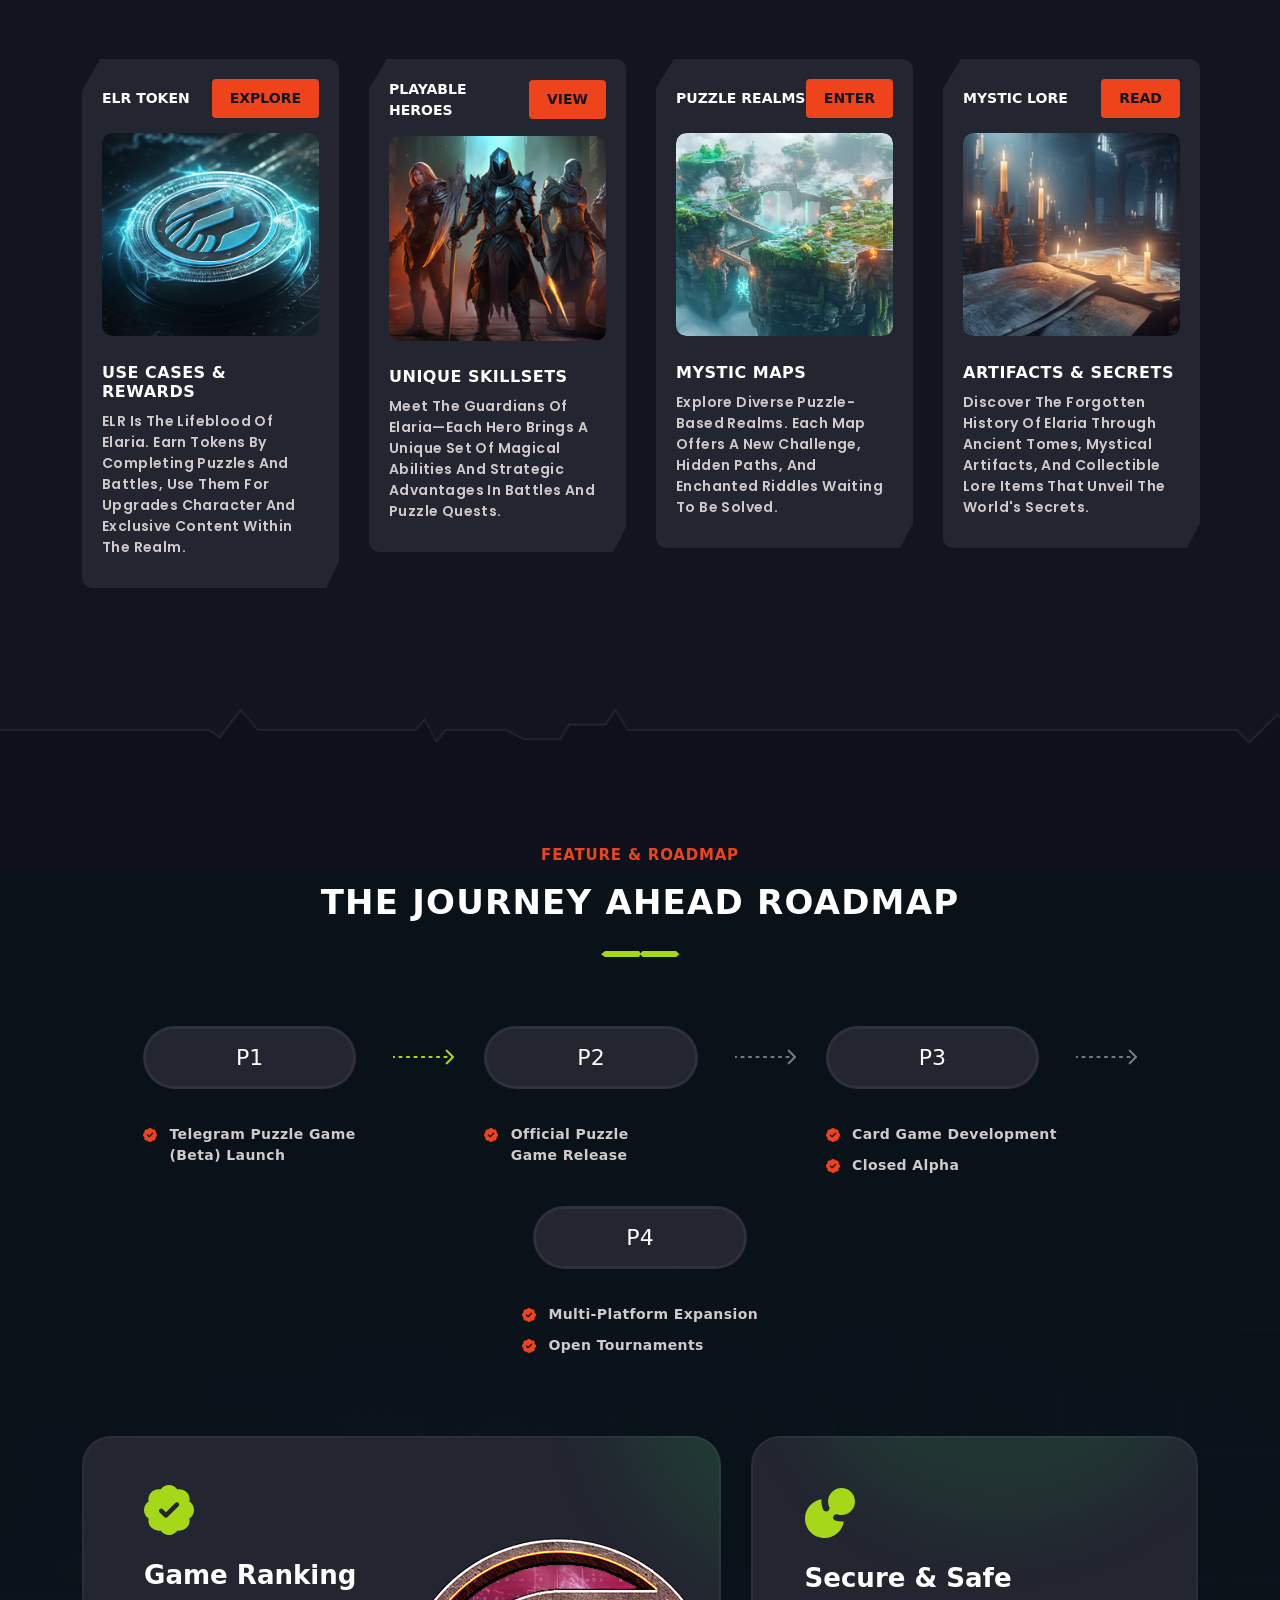
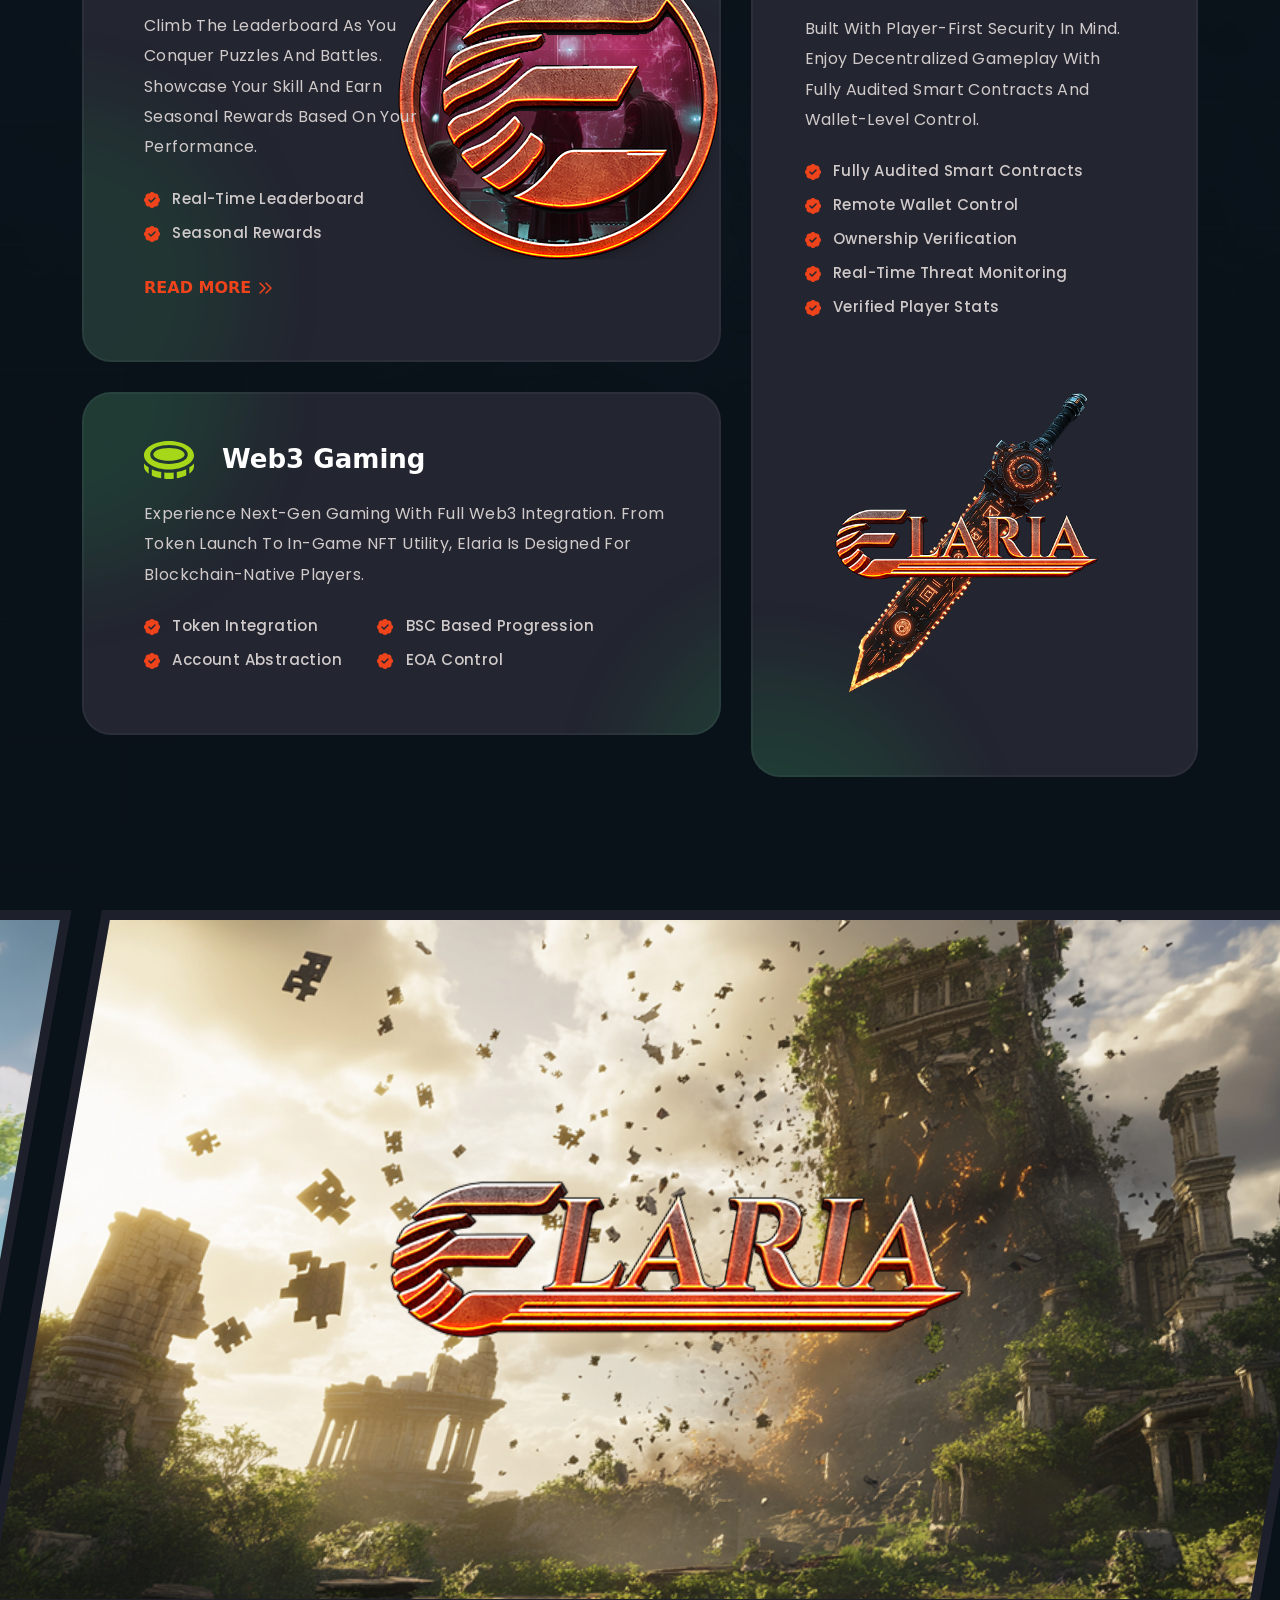
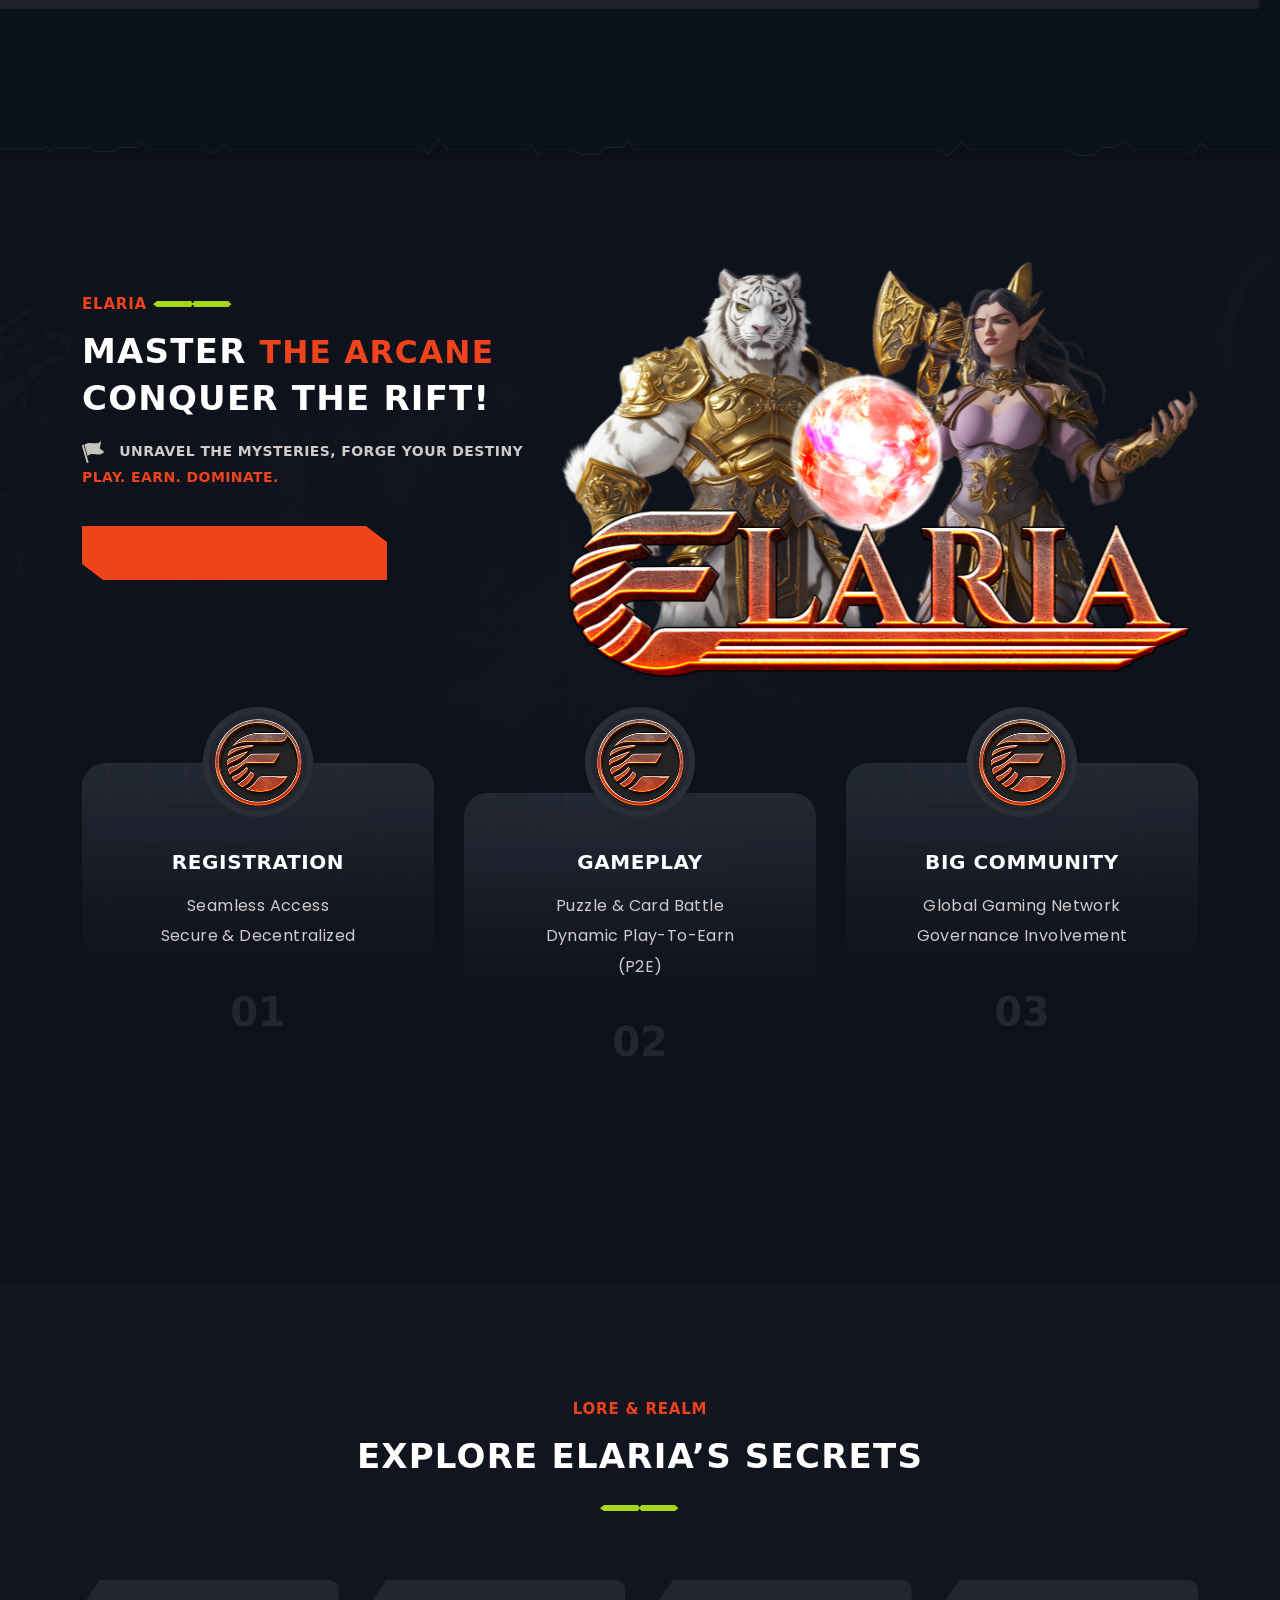
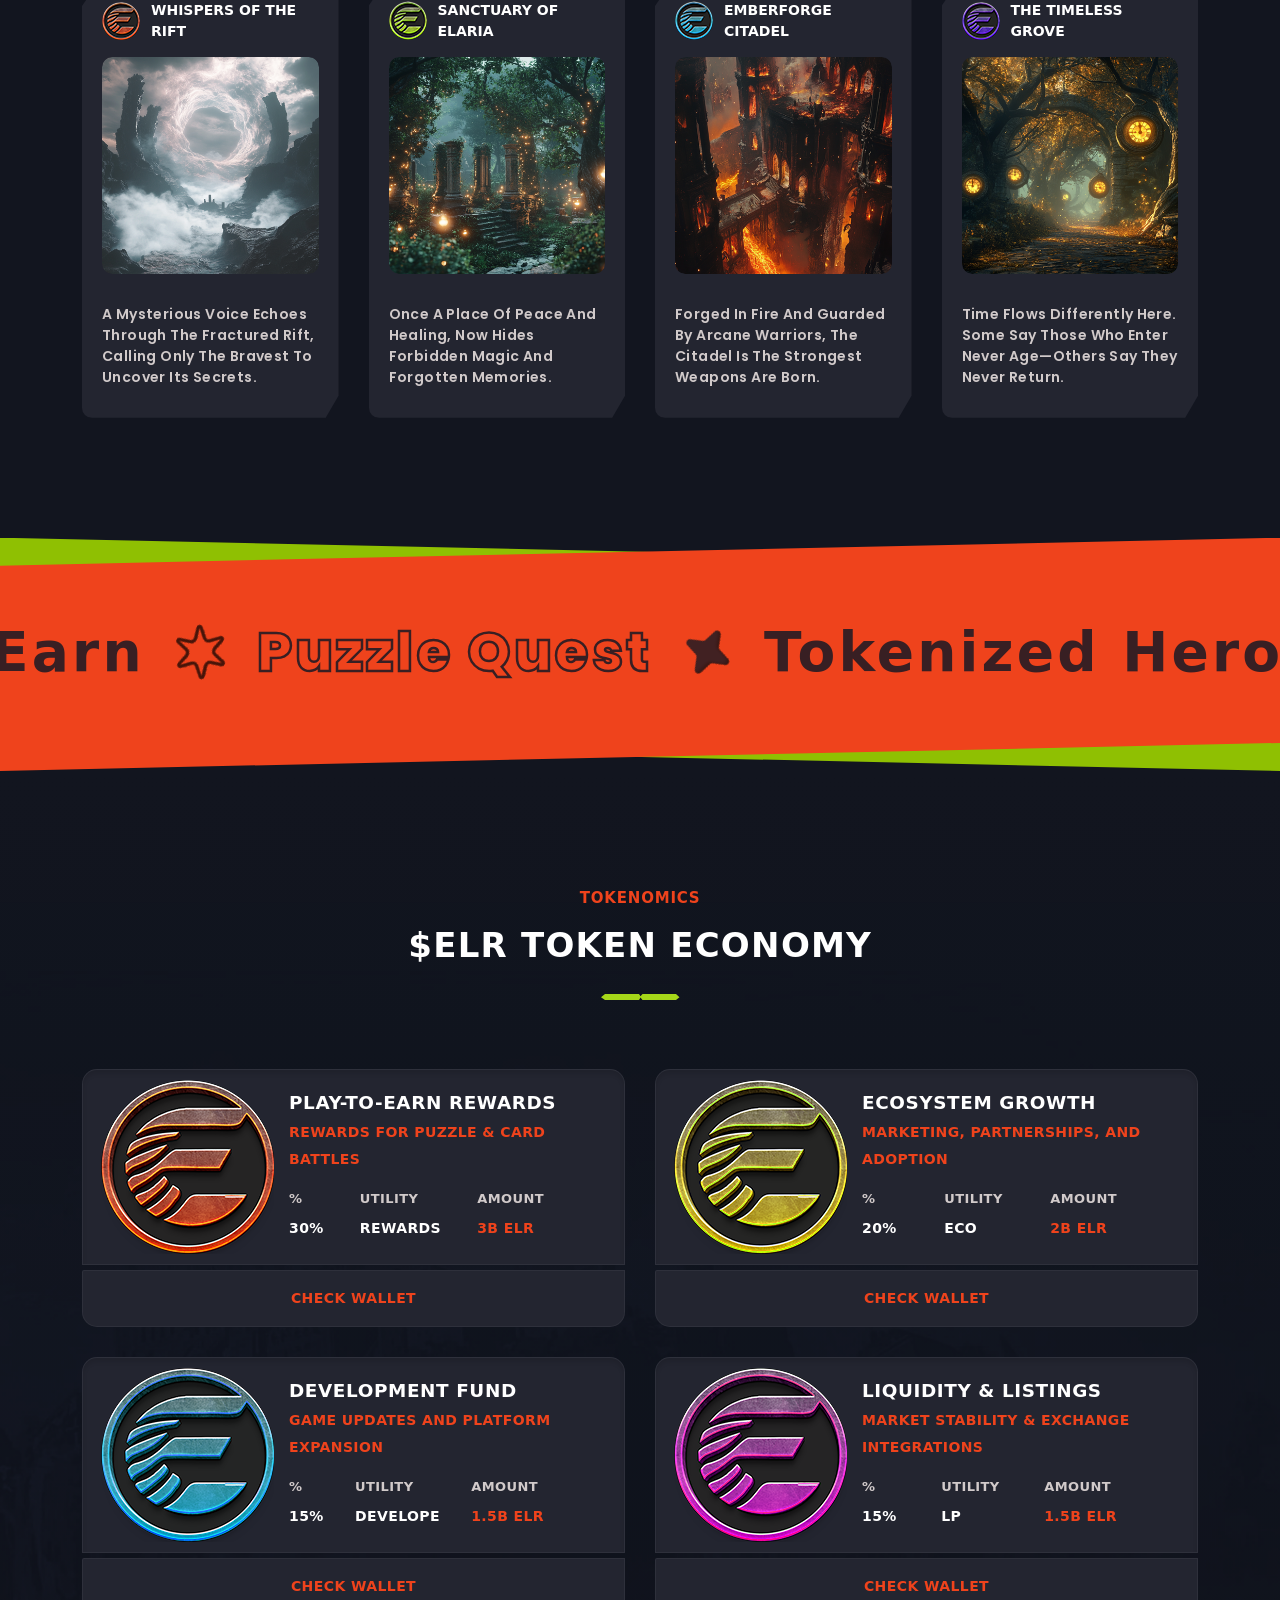
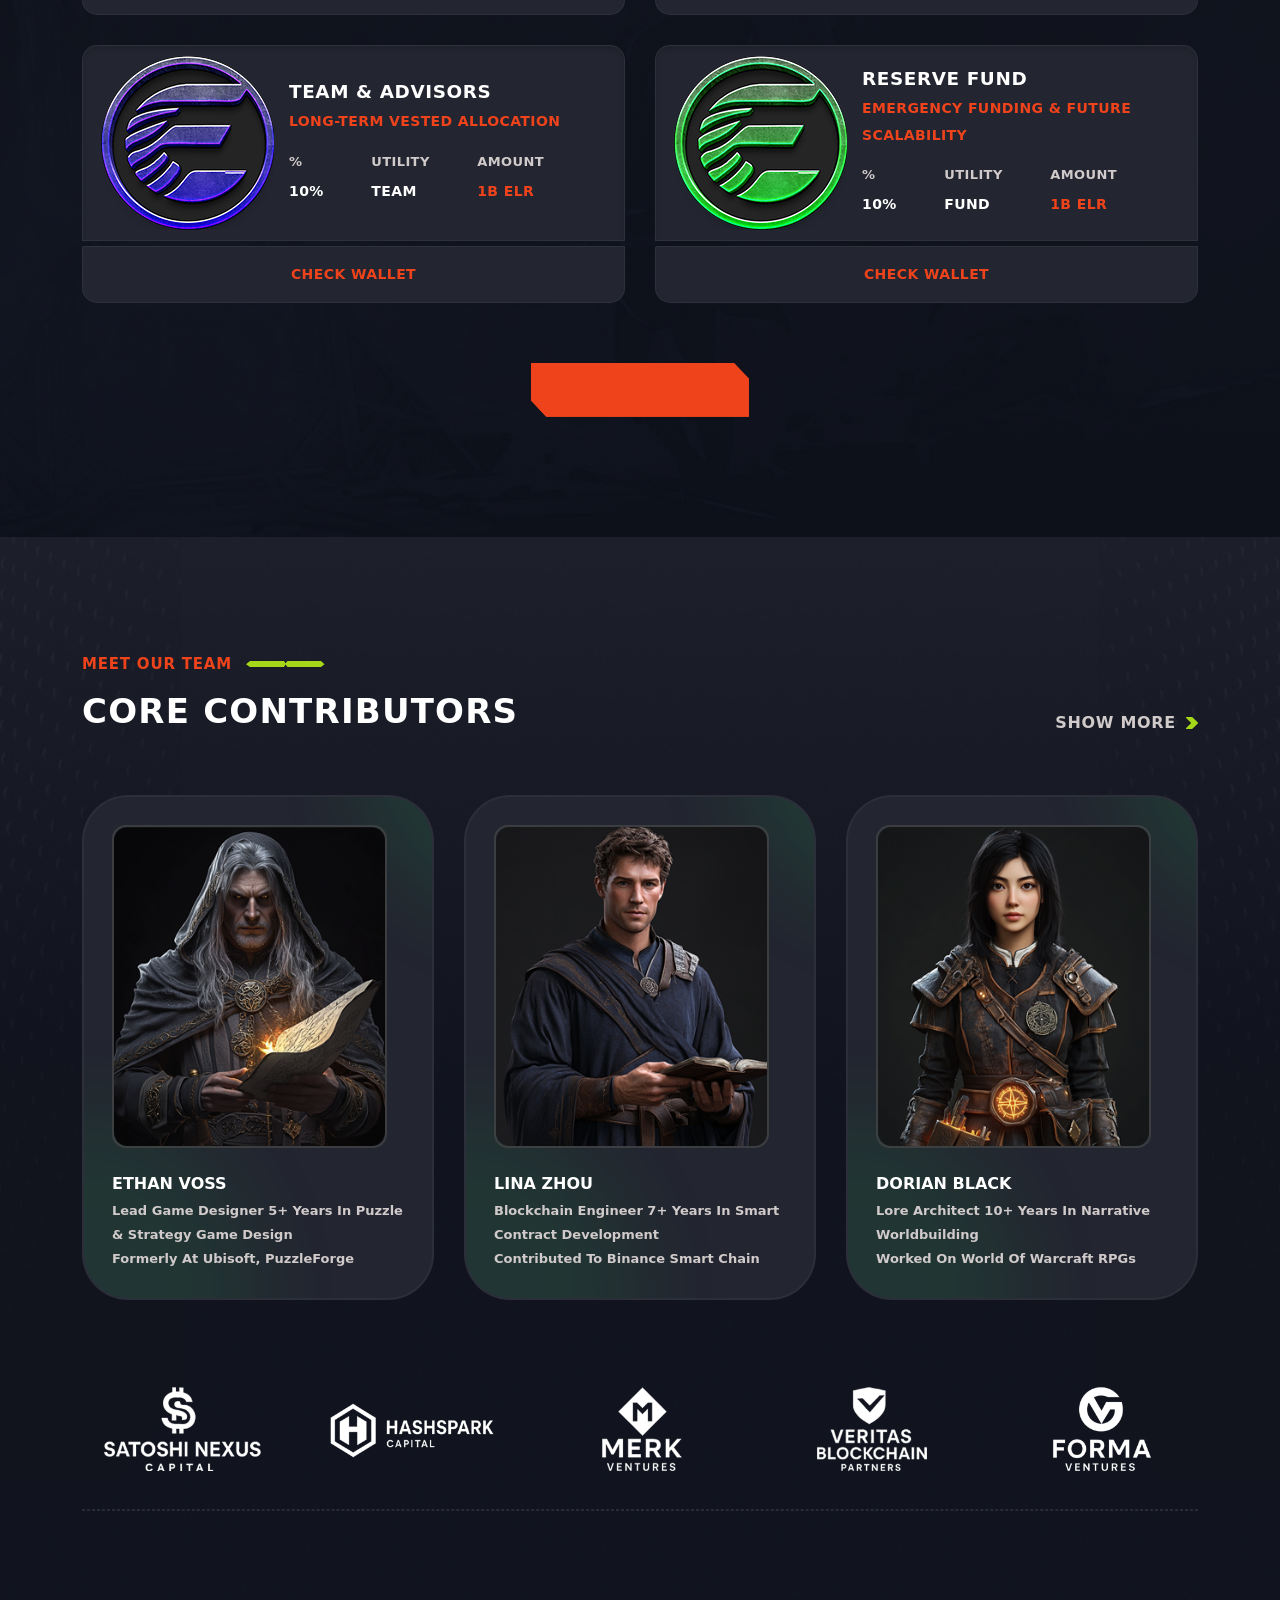
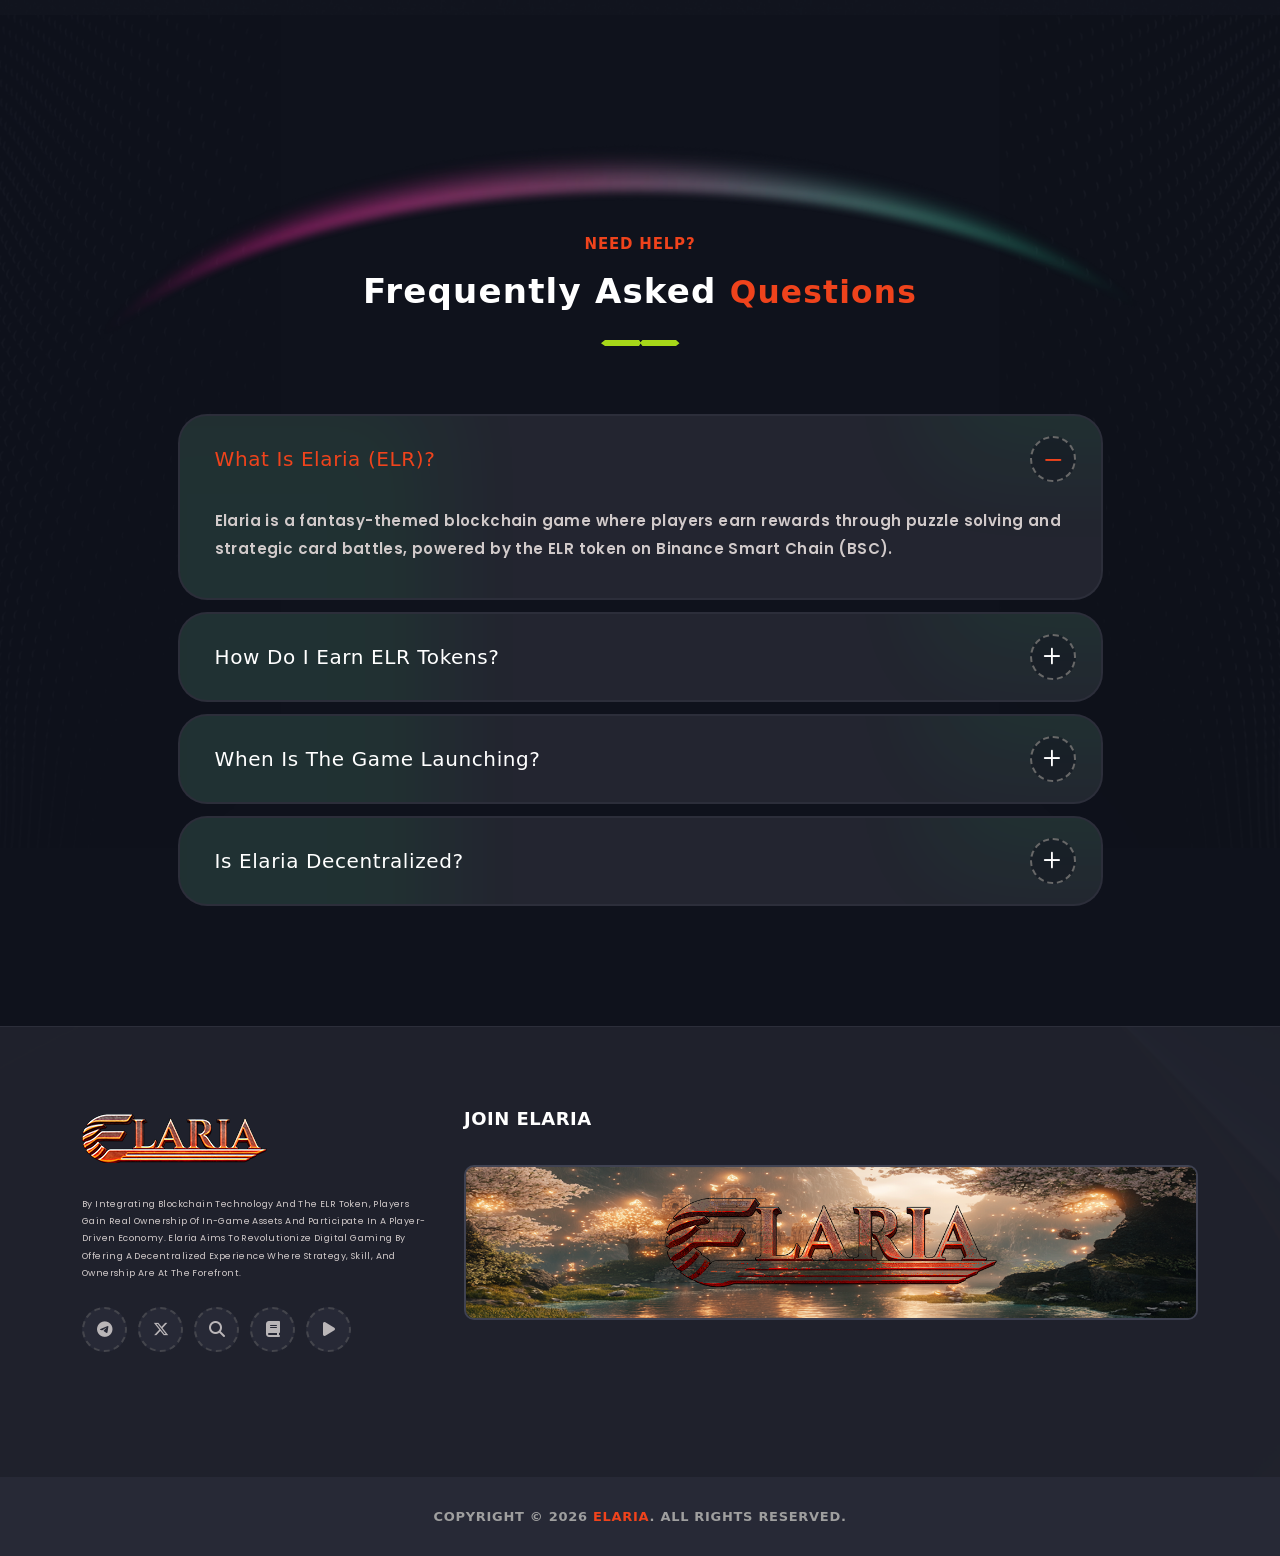
==== commit 965303de: "Update index.html" ====
--- a/index.html
+++ b/index.html
@@ -101,7 +101,7 @@
                 <a href="#">Whitepaper</a>
               </li>
               <li class="sidemenu-item">
-                <a href="mailto:info@luxrio.com" class="sidemenu-link">official@ELR.XYZ</a>
+                <a href="mailto:official@elaria.xyz" class="sidemenu-link">official@elaria.xyz</a>
               </li>
             </ul>
           </div>
--- a/assets/css/style.css
+++ b/assets/css/style.css
@@ -125,7 +125,7 @@
   --hover-color1: #e74c3c; /* First hover color */
   --hover-color2: #f39c12; /* Second hover color */
   --hover-color3: #2ecc71; /* Third hover color */
-  --title-font: "Unbounded", sans-serif;
+  --title-font: "Tagesschrift", system-ui;
   --body-font: "Poppins", sans-serif;
   --icon-font: "Font Awesome 6 Pro";
   --main-container: 1320px;
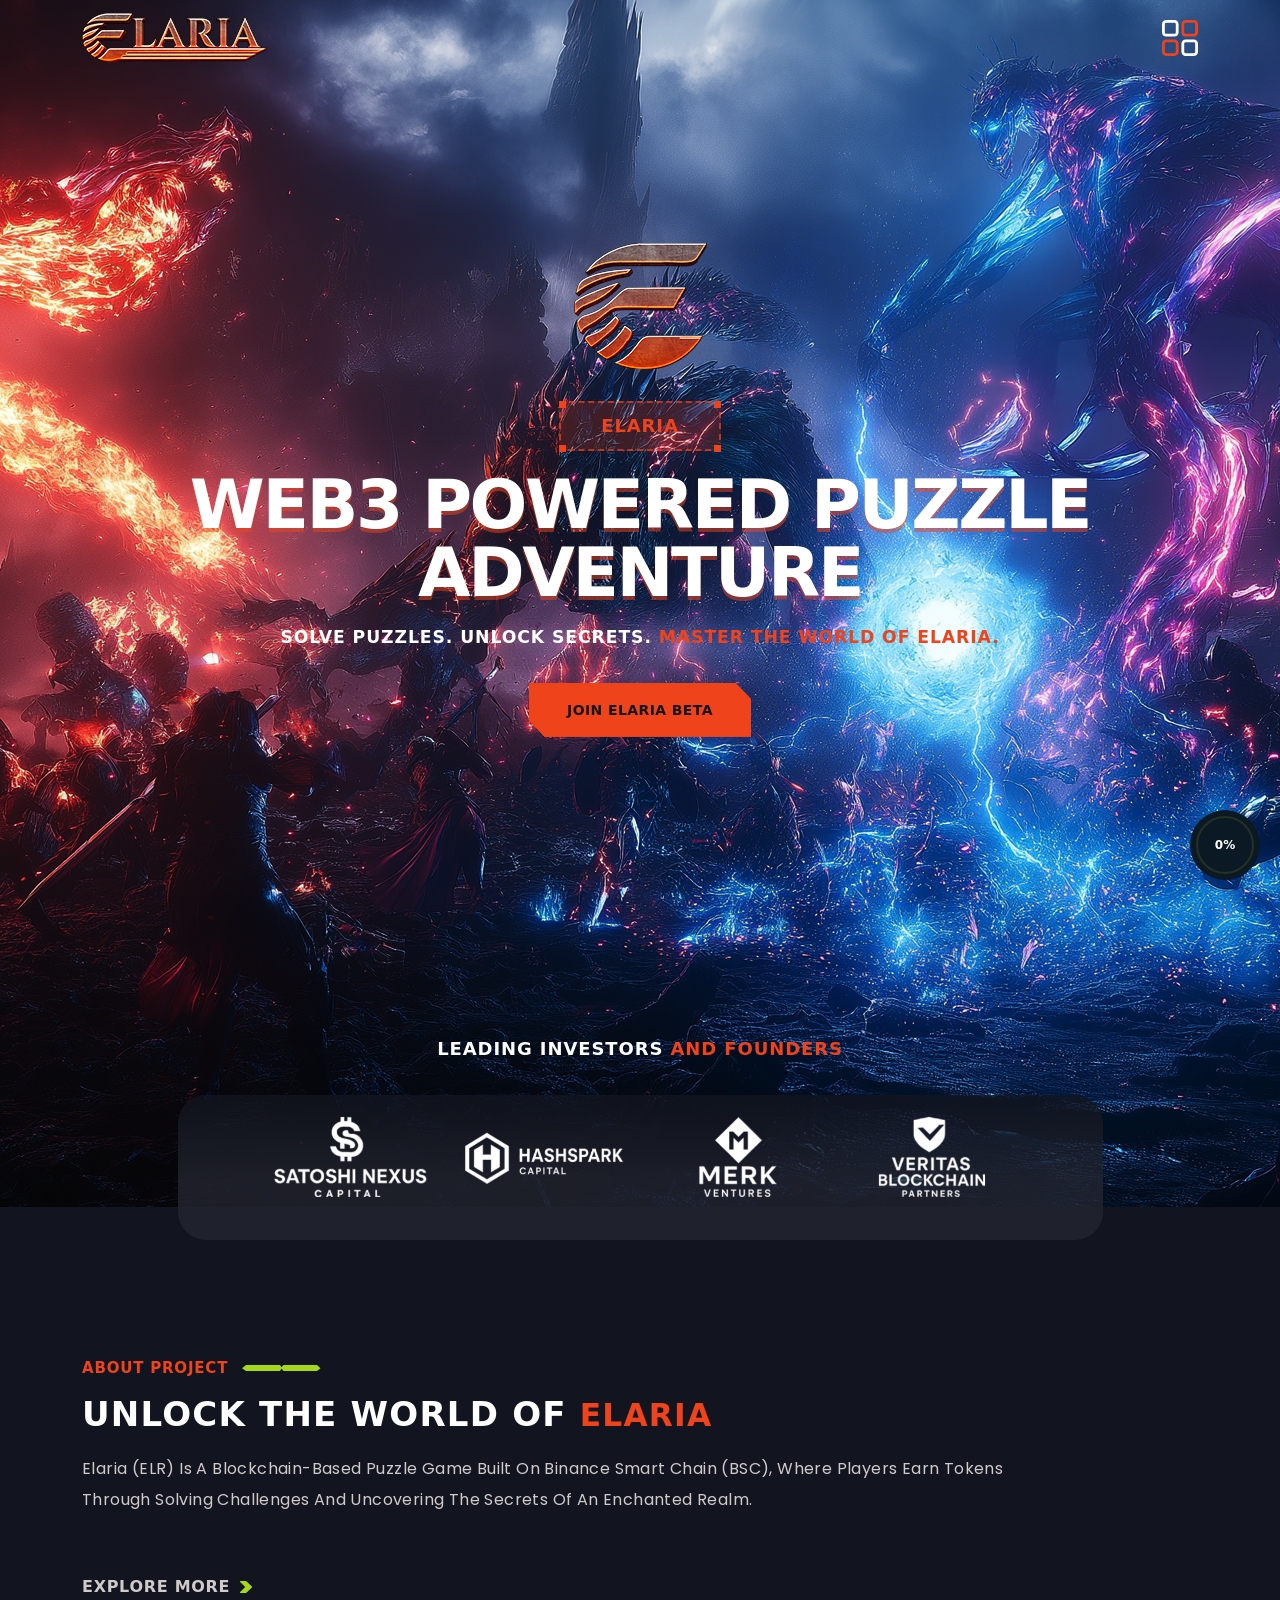
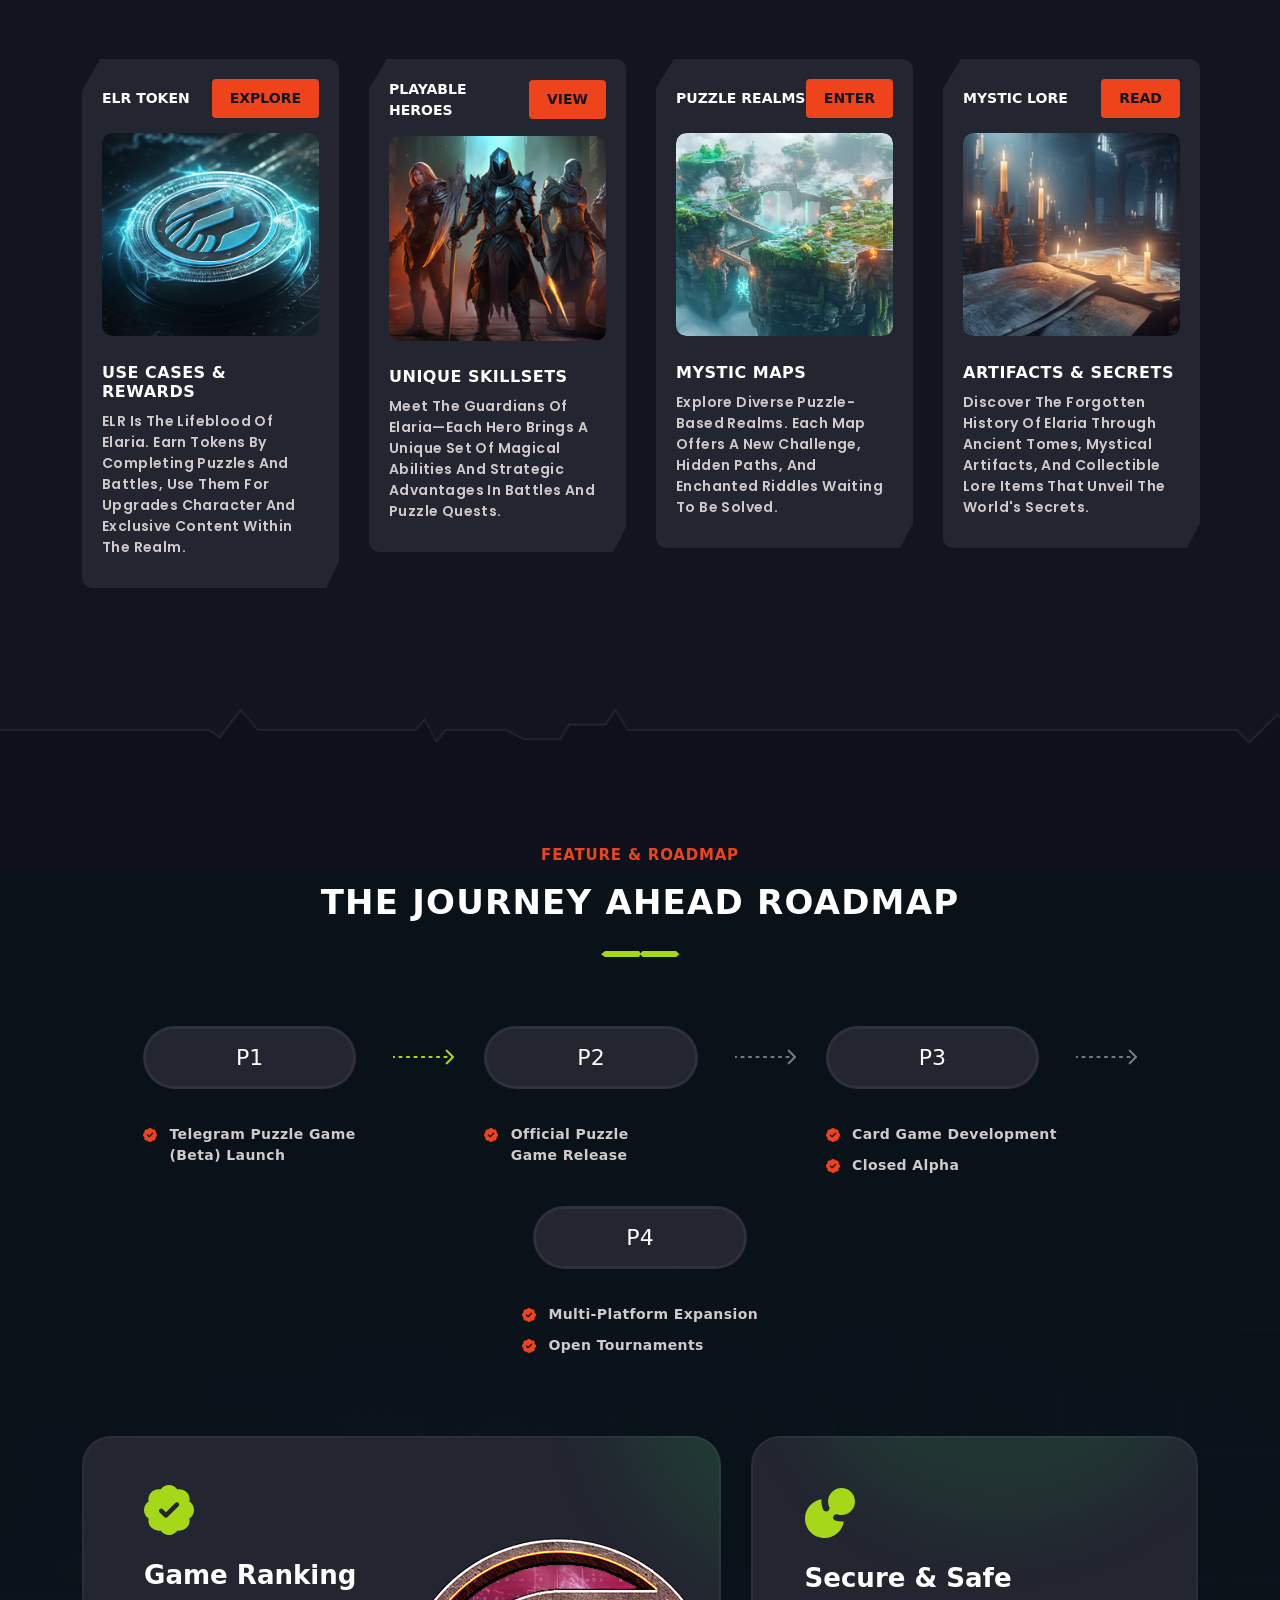
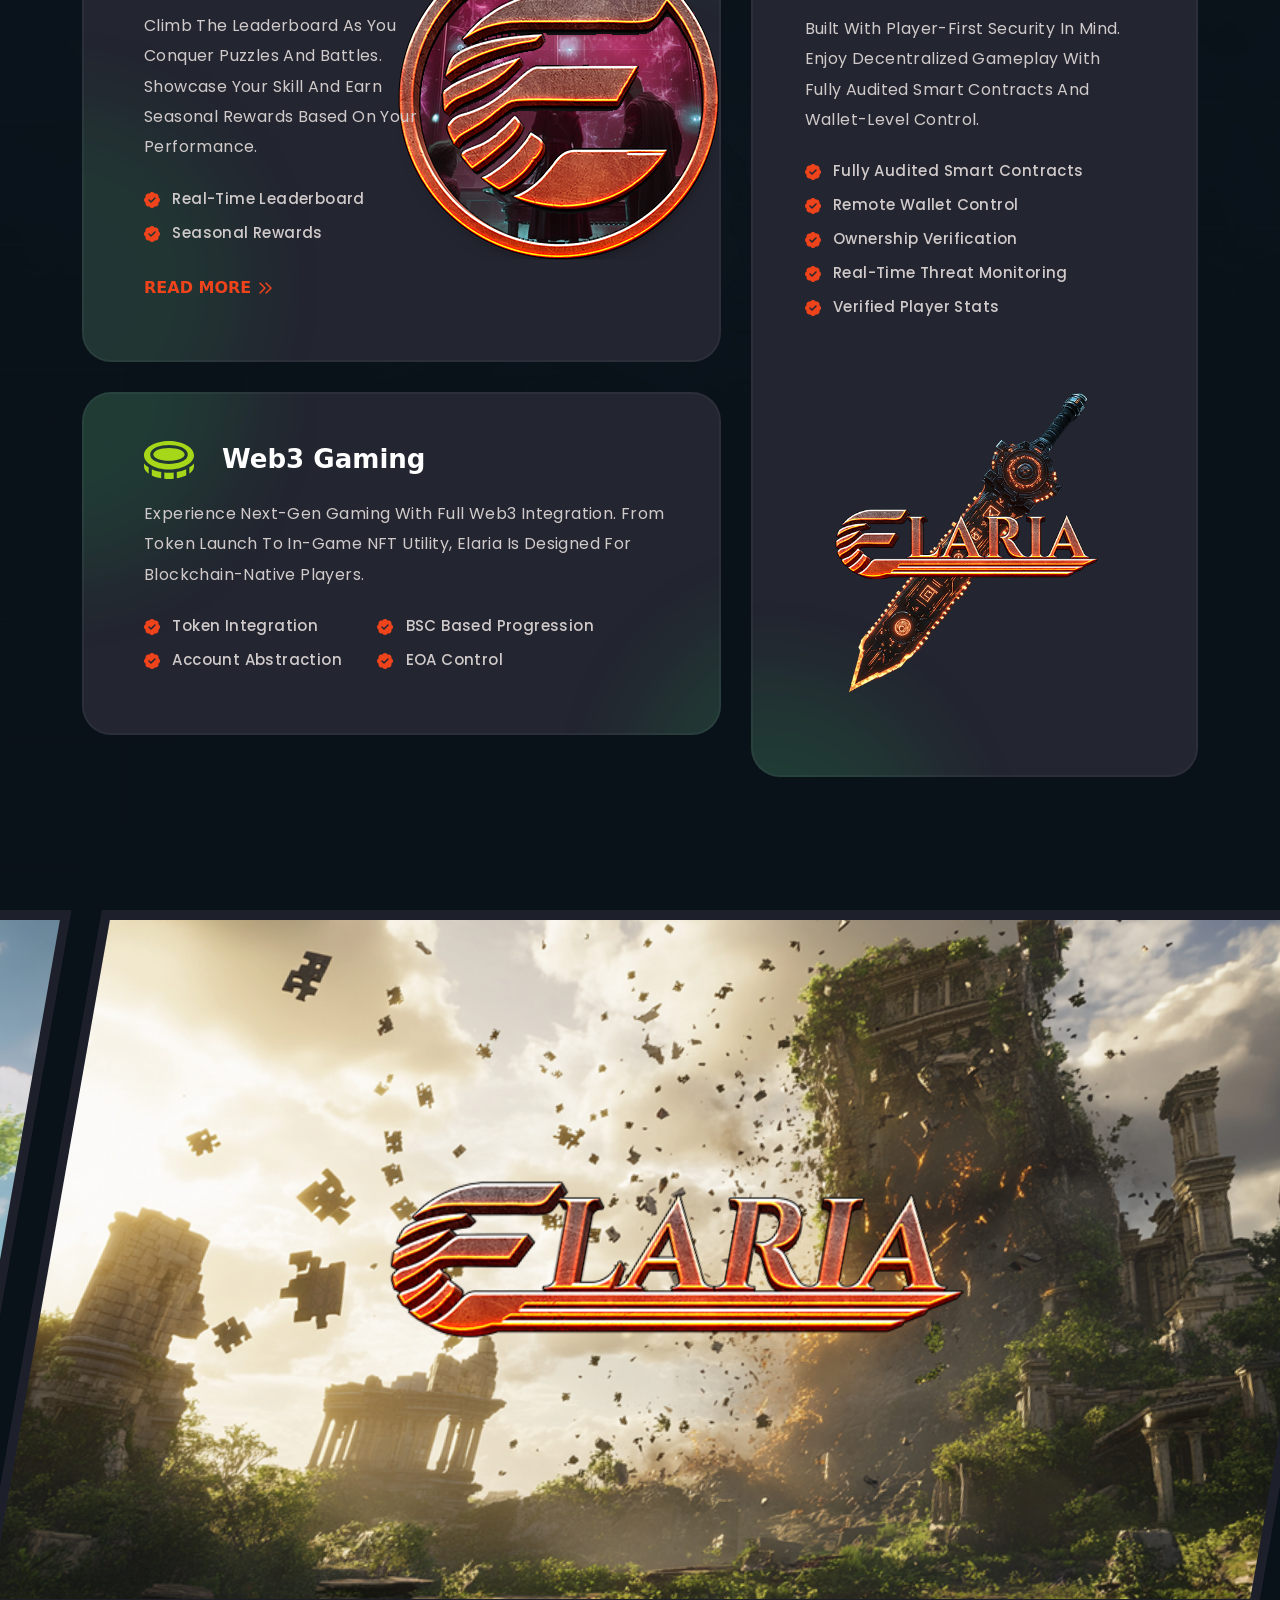
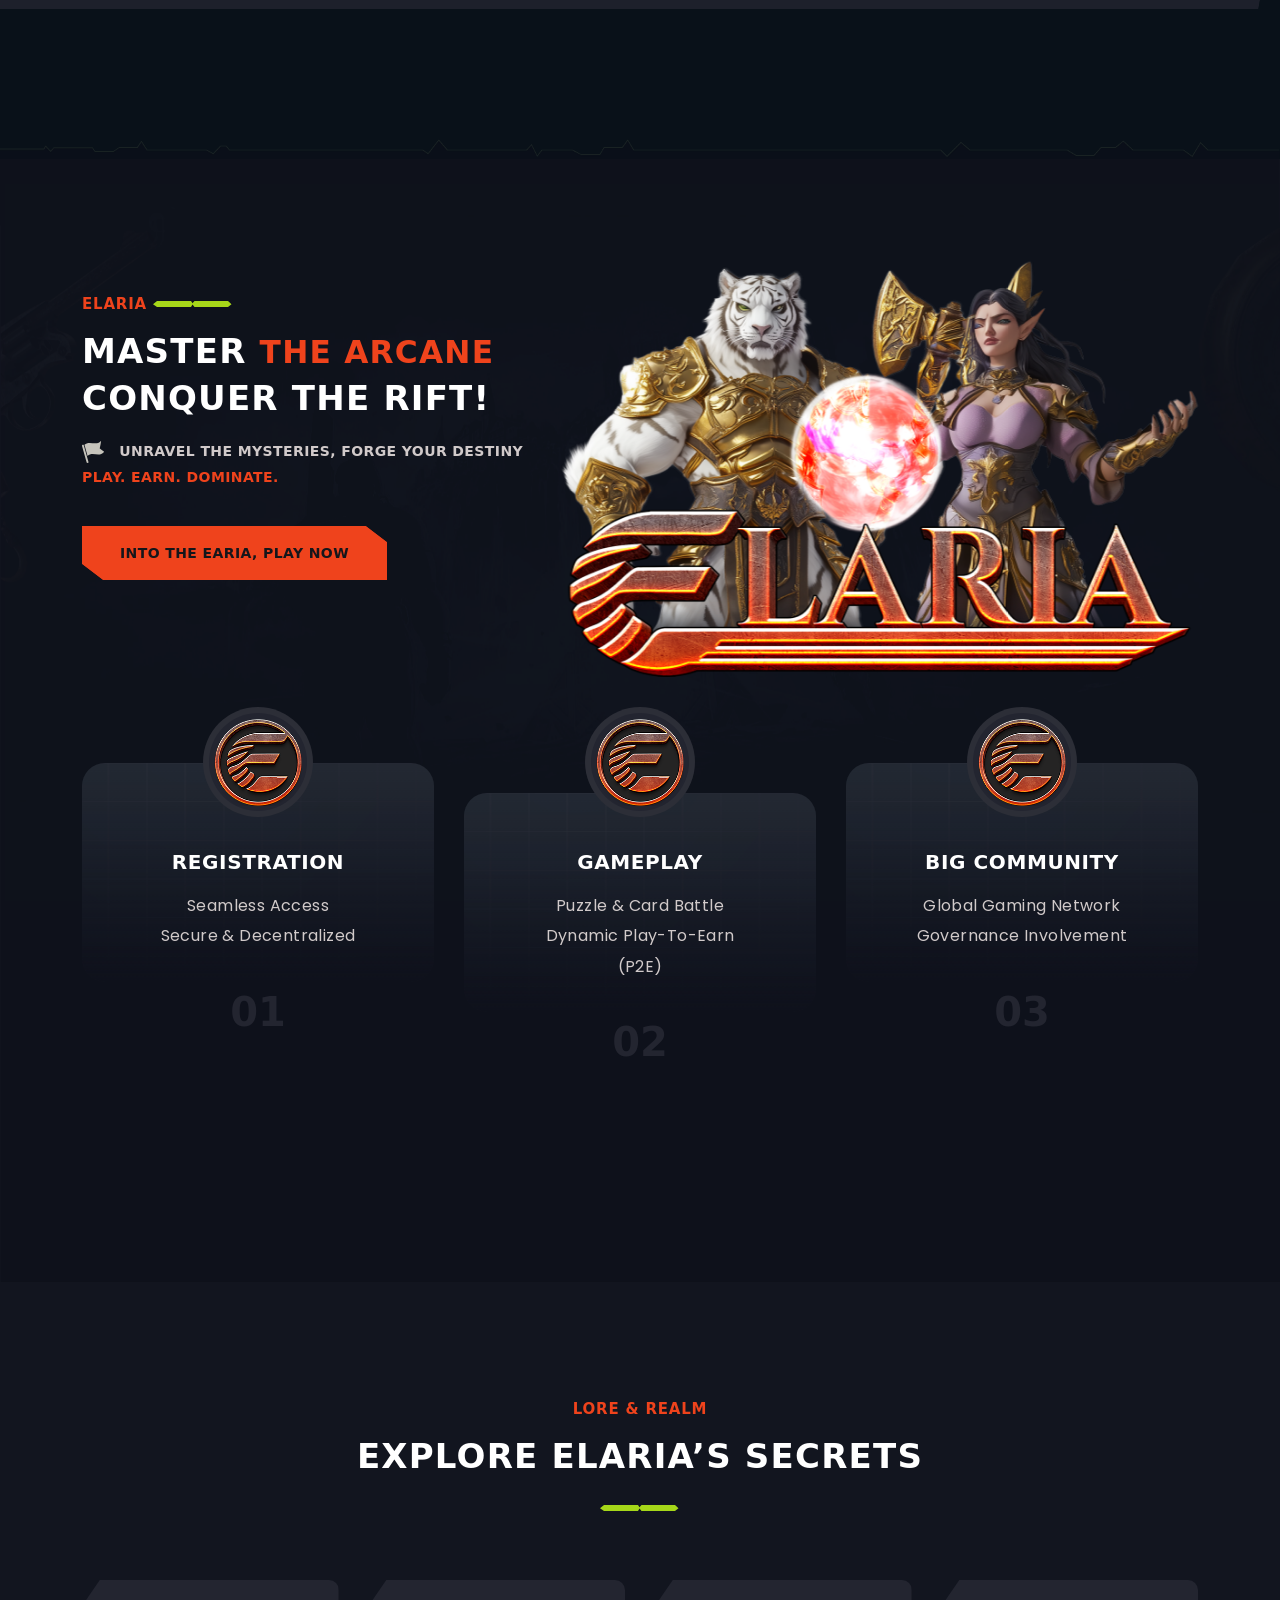
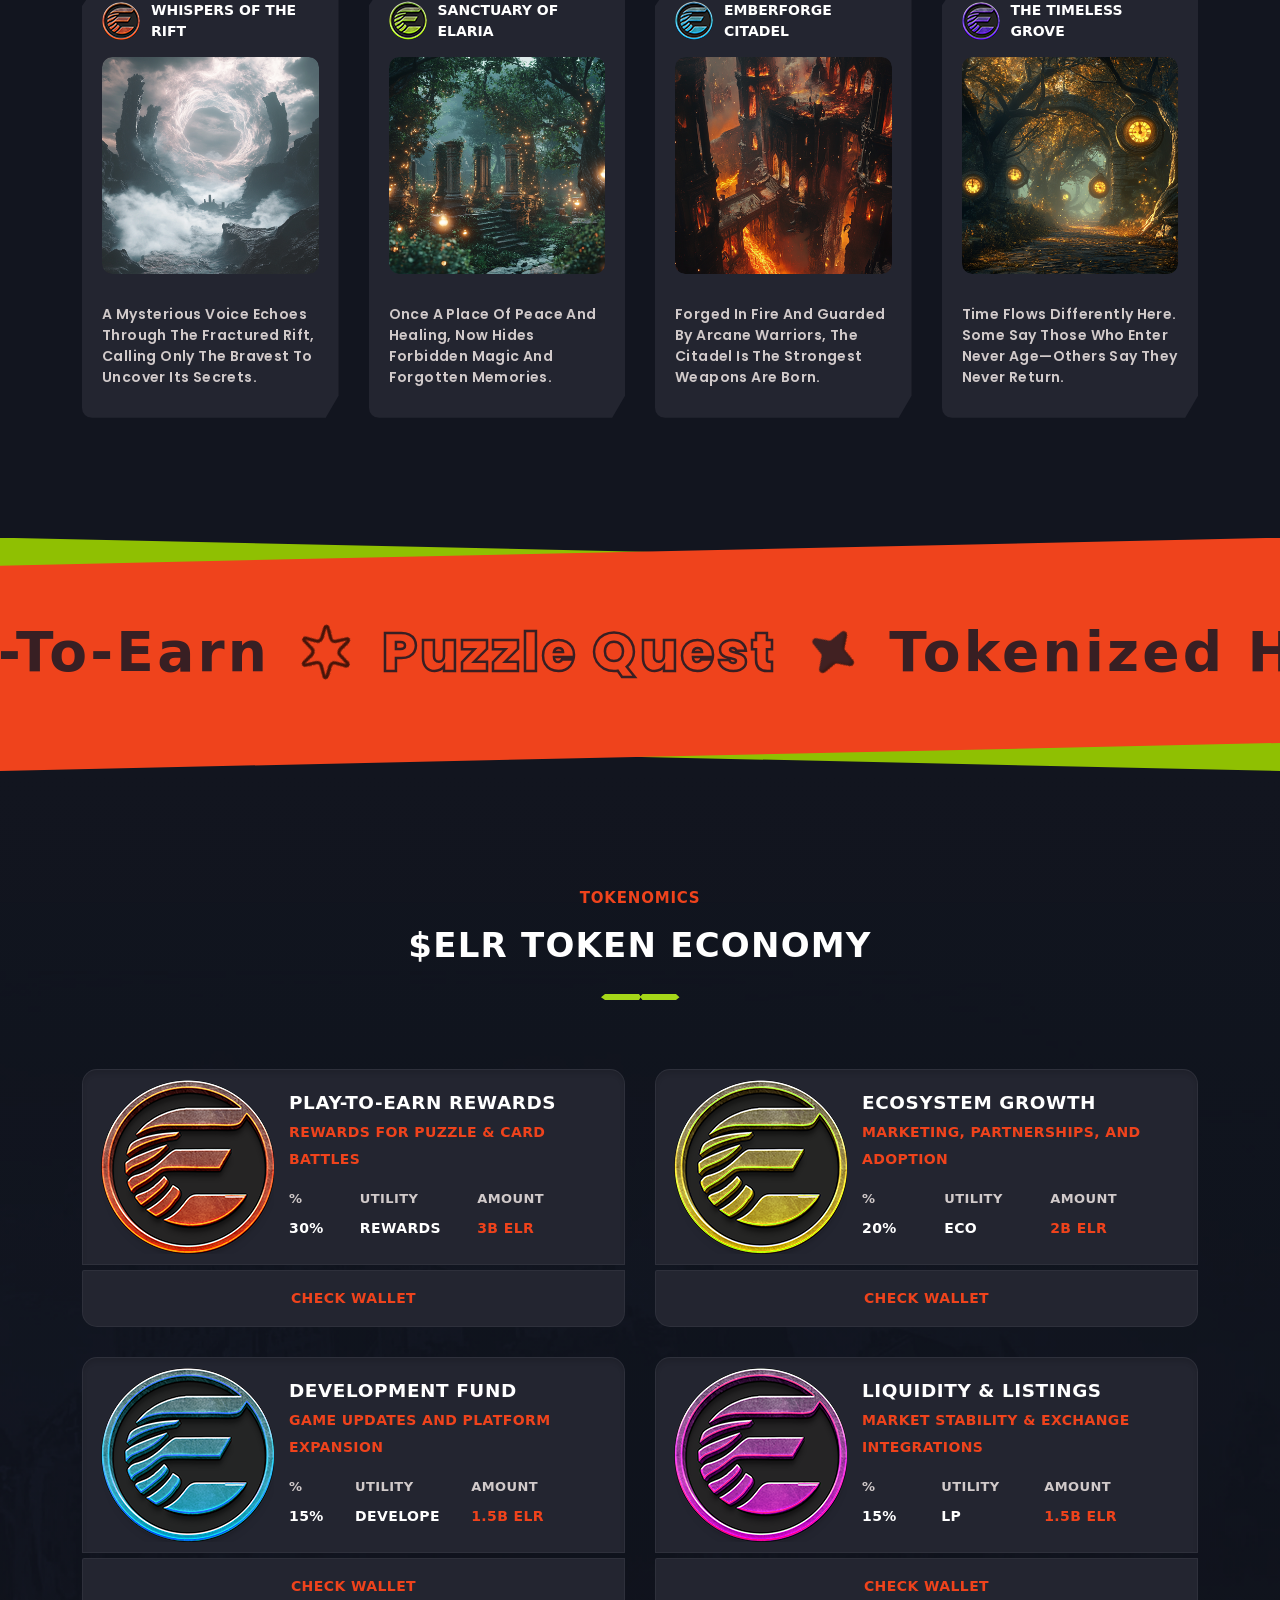
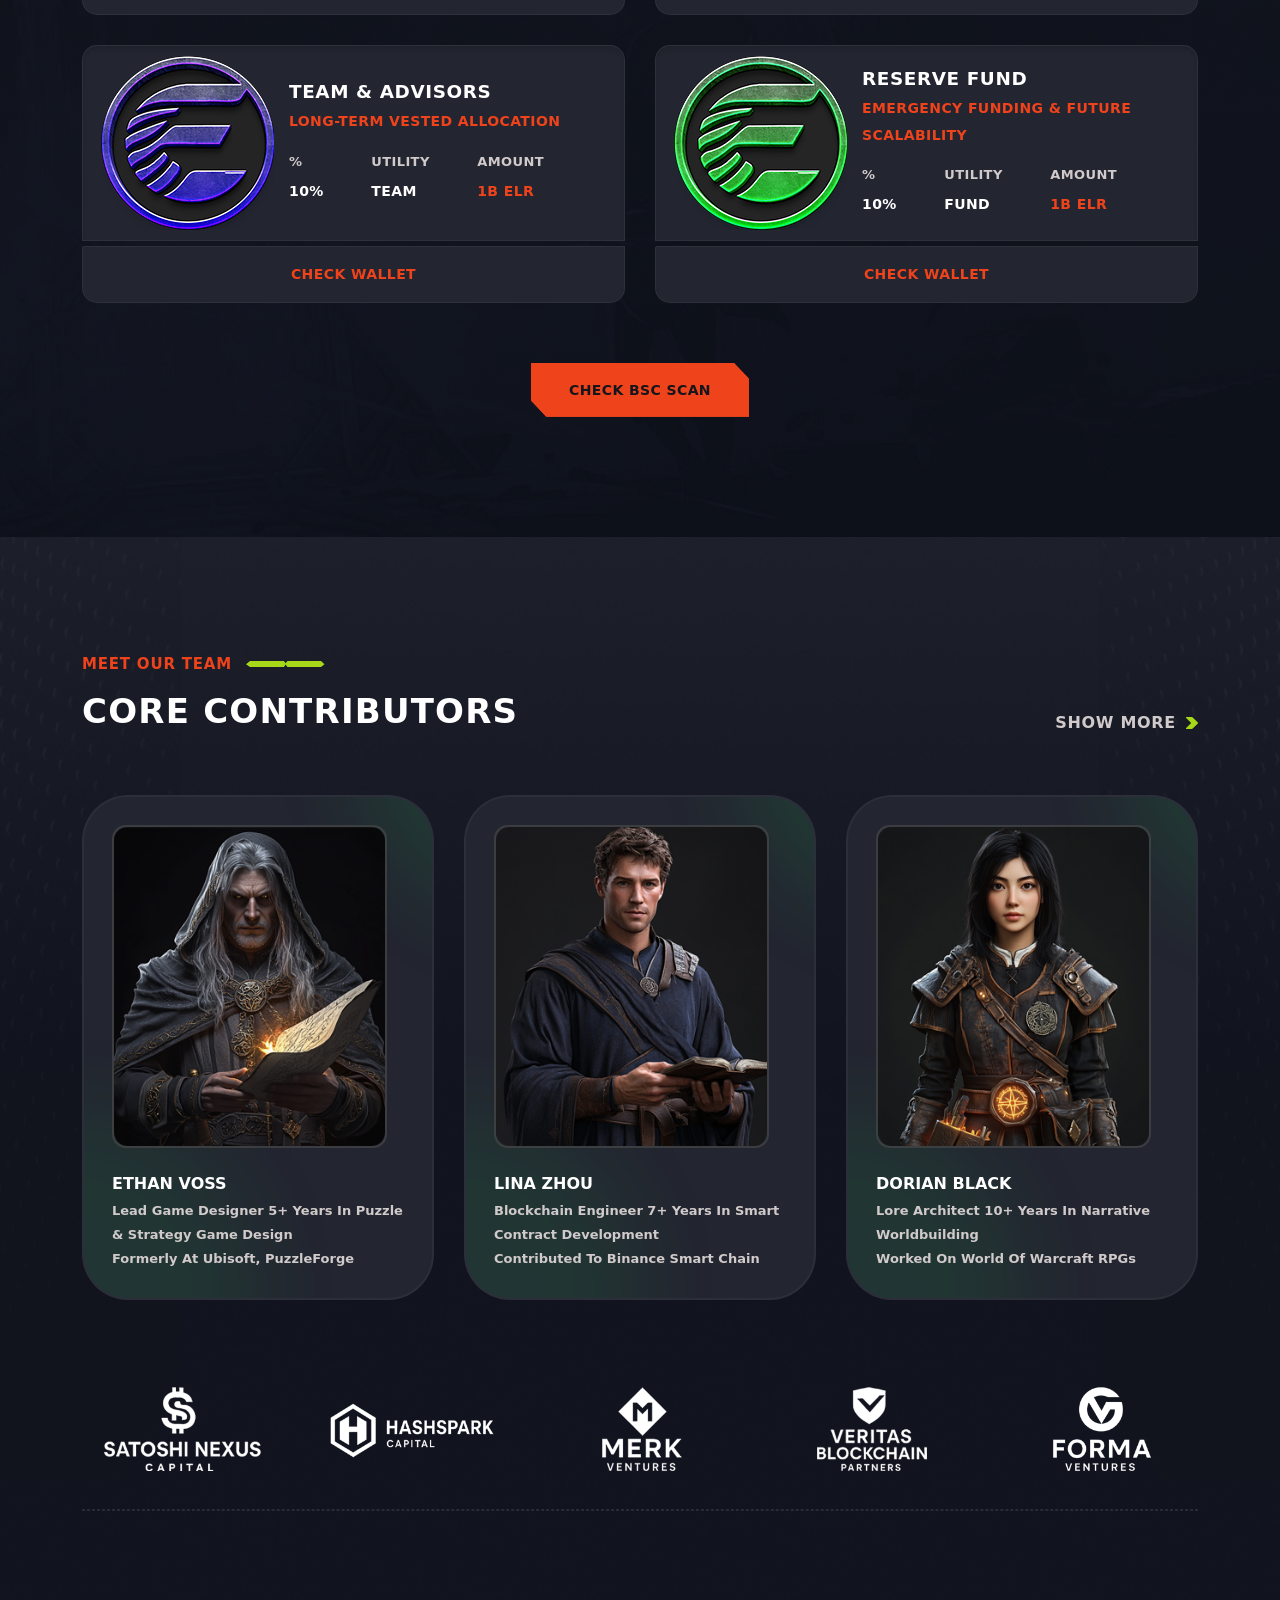
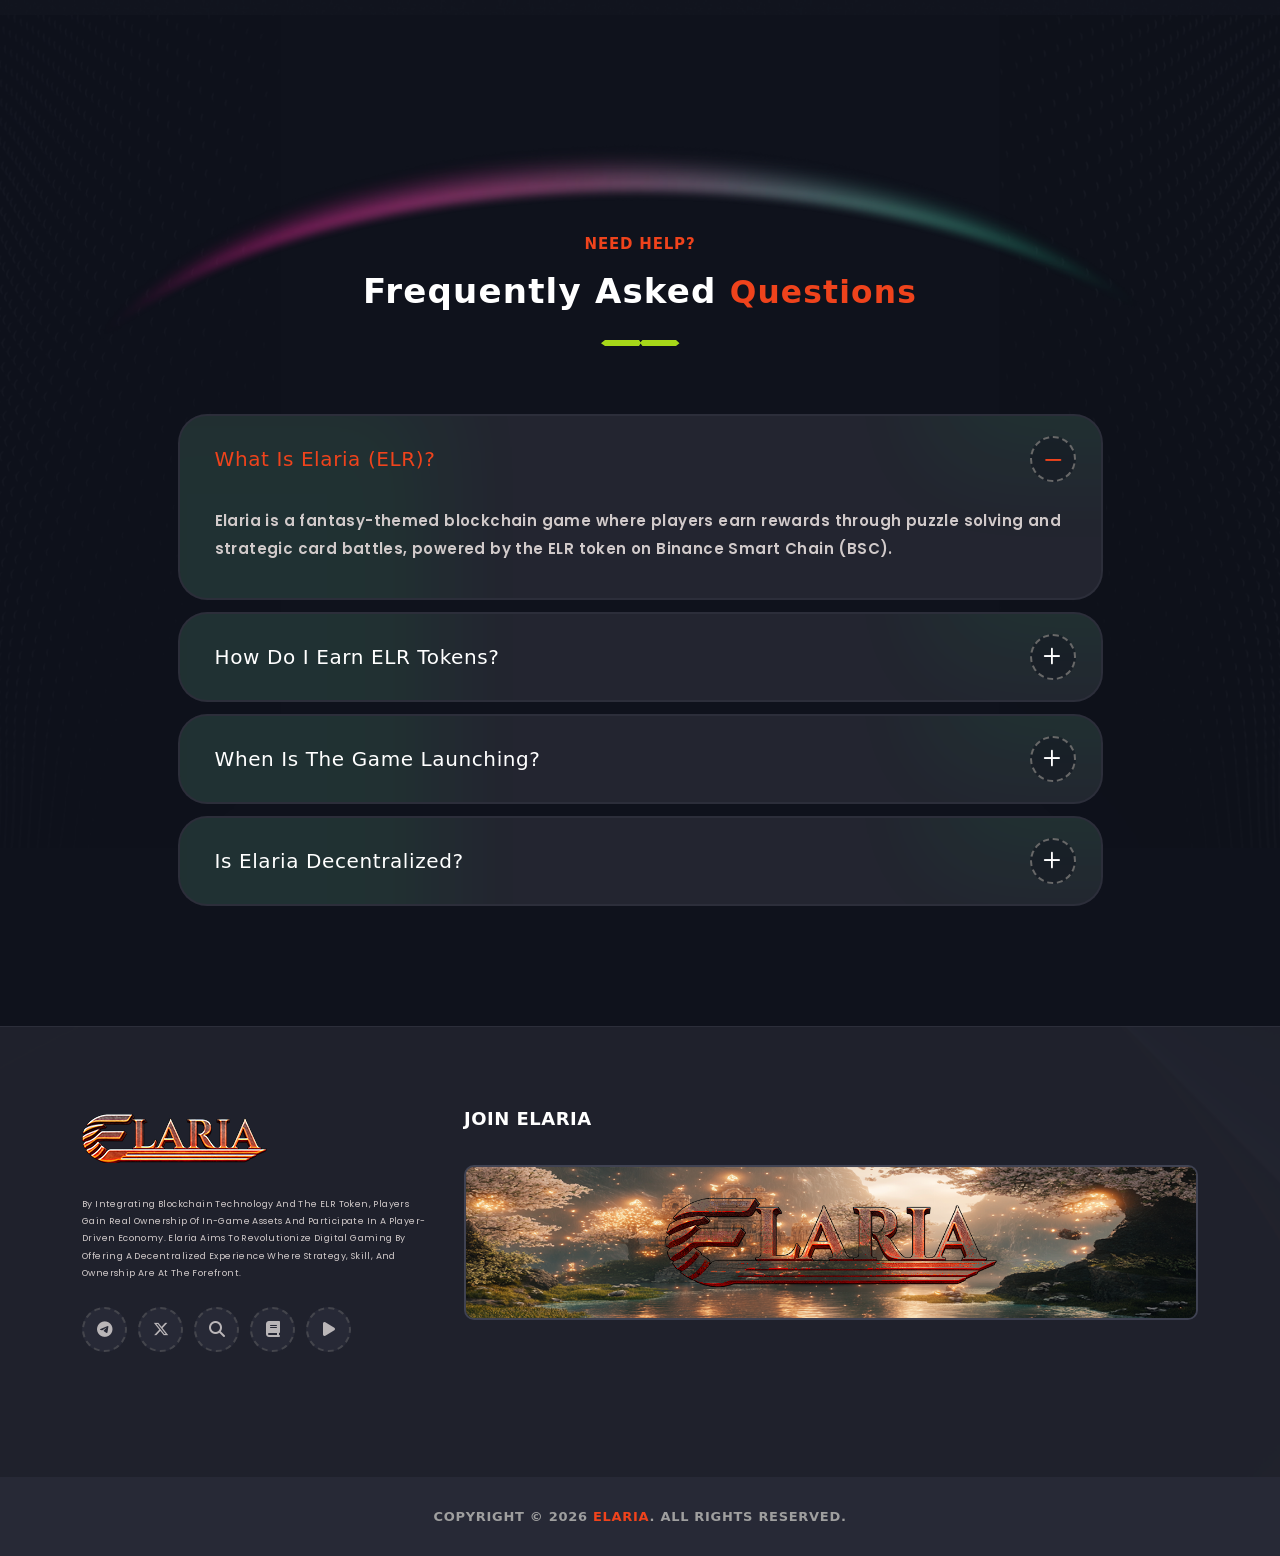
==== commit 2b1b3167: "Update index.html" ====
--- a/index.html
+++ b/index.html
@@ -86,16 +86,16 @@
           <div class="sidemenu-contact">
             <ul>
               <li class="sidemenu-item">
-                <a href="#" class="sidemenu-link">Telegram</a>
+                <a href="https://t.me/kingdom_Elaria" class="sidemenu-link">Telegram</a>
               </li>
               <li class="sidemenu-item">
-                <a href="#">X</a>
+                <a href="https://x.com/Elr_world">X</a>
               </li>
               <li class="sidemenu-item">
-                <a href="#">Telegram Mini App</a>
+                <a href="https://t.me/elr_world_bot">Telegram Mini App</a>
               </li>
               <li class="sidemenu-item">
-                <a href="#">BSC SCAN</a>
+                <a href="https://bscscan.com/token/0xFf62028B335Eb08532F142188d45aBeEE2428259">BSC SCAN</a>
               </li>
               <li class="sidemenu-item">
                 <a href="#">Whitepaper</a>
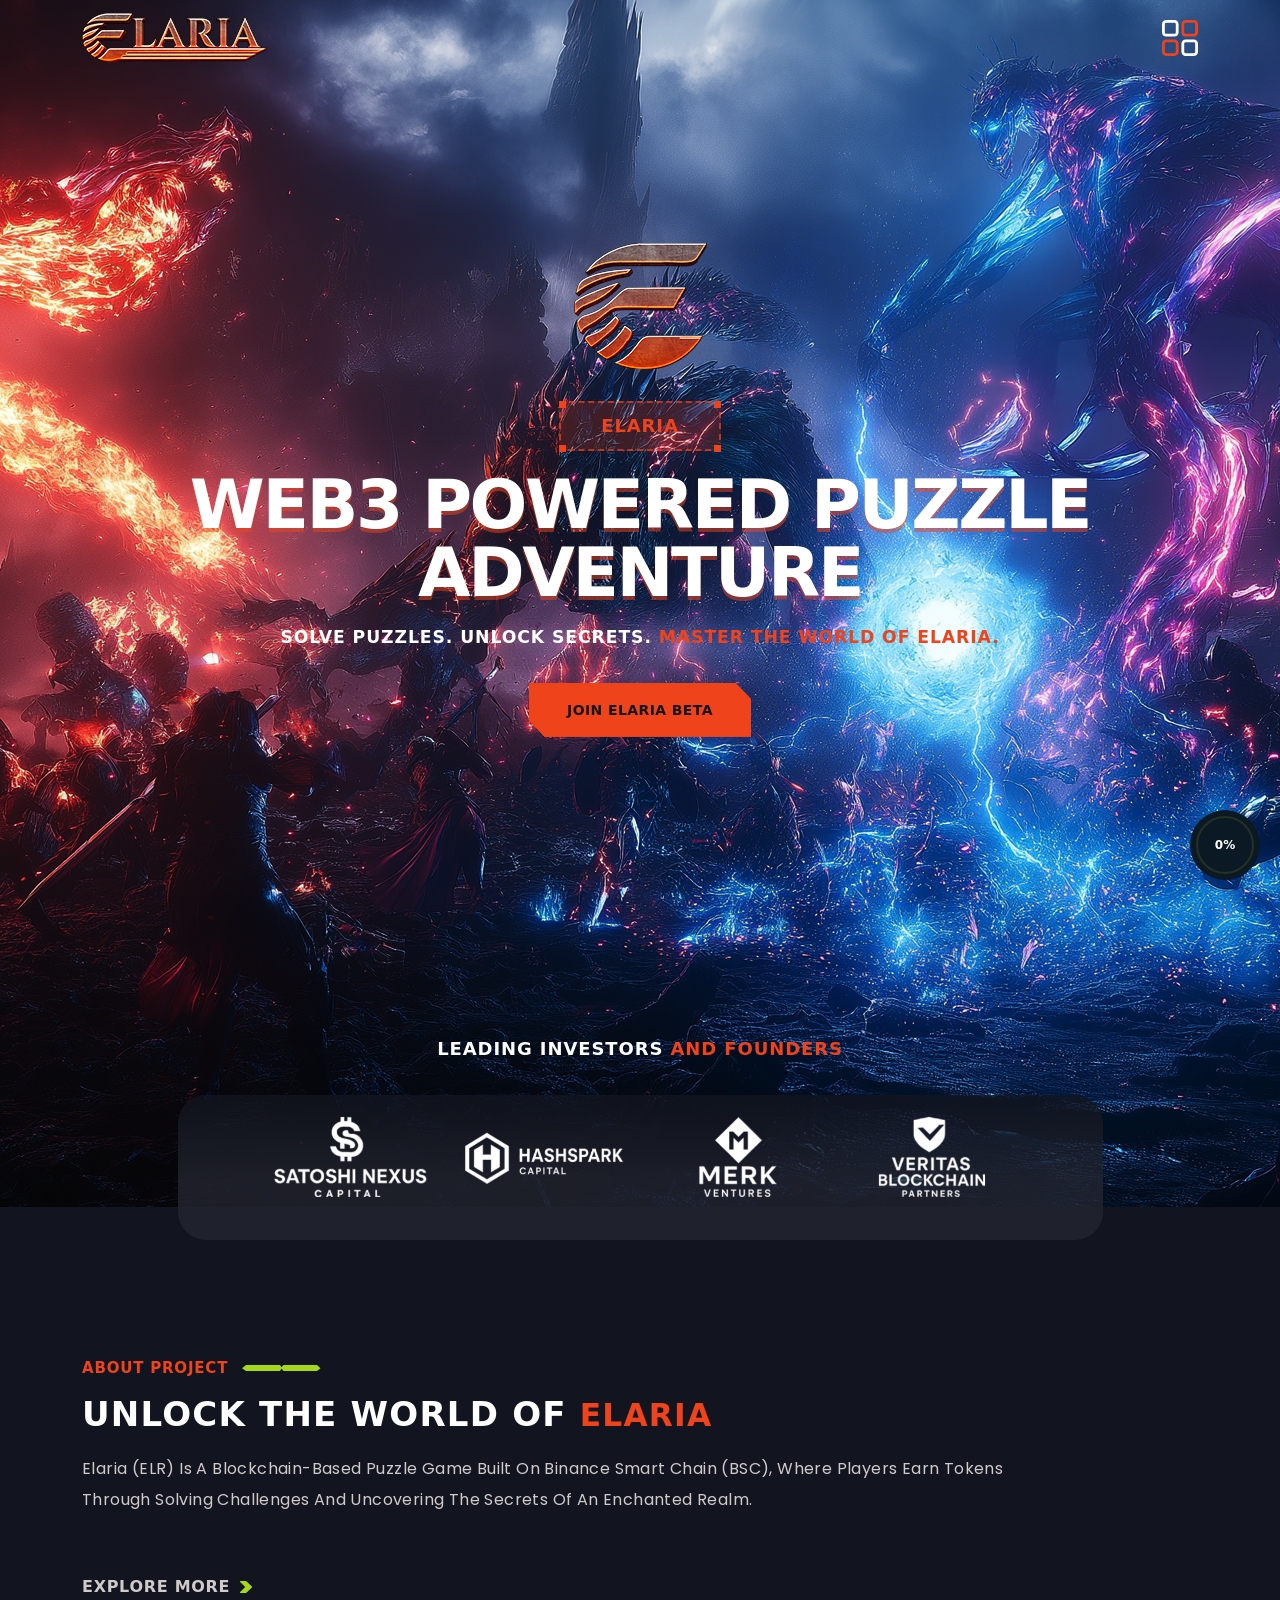
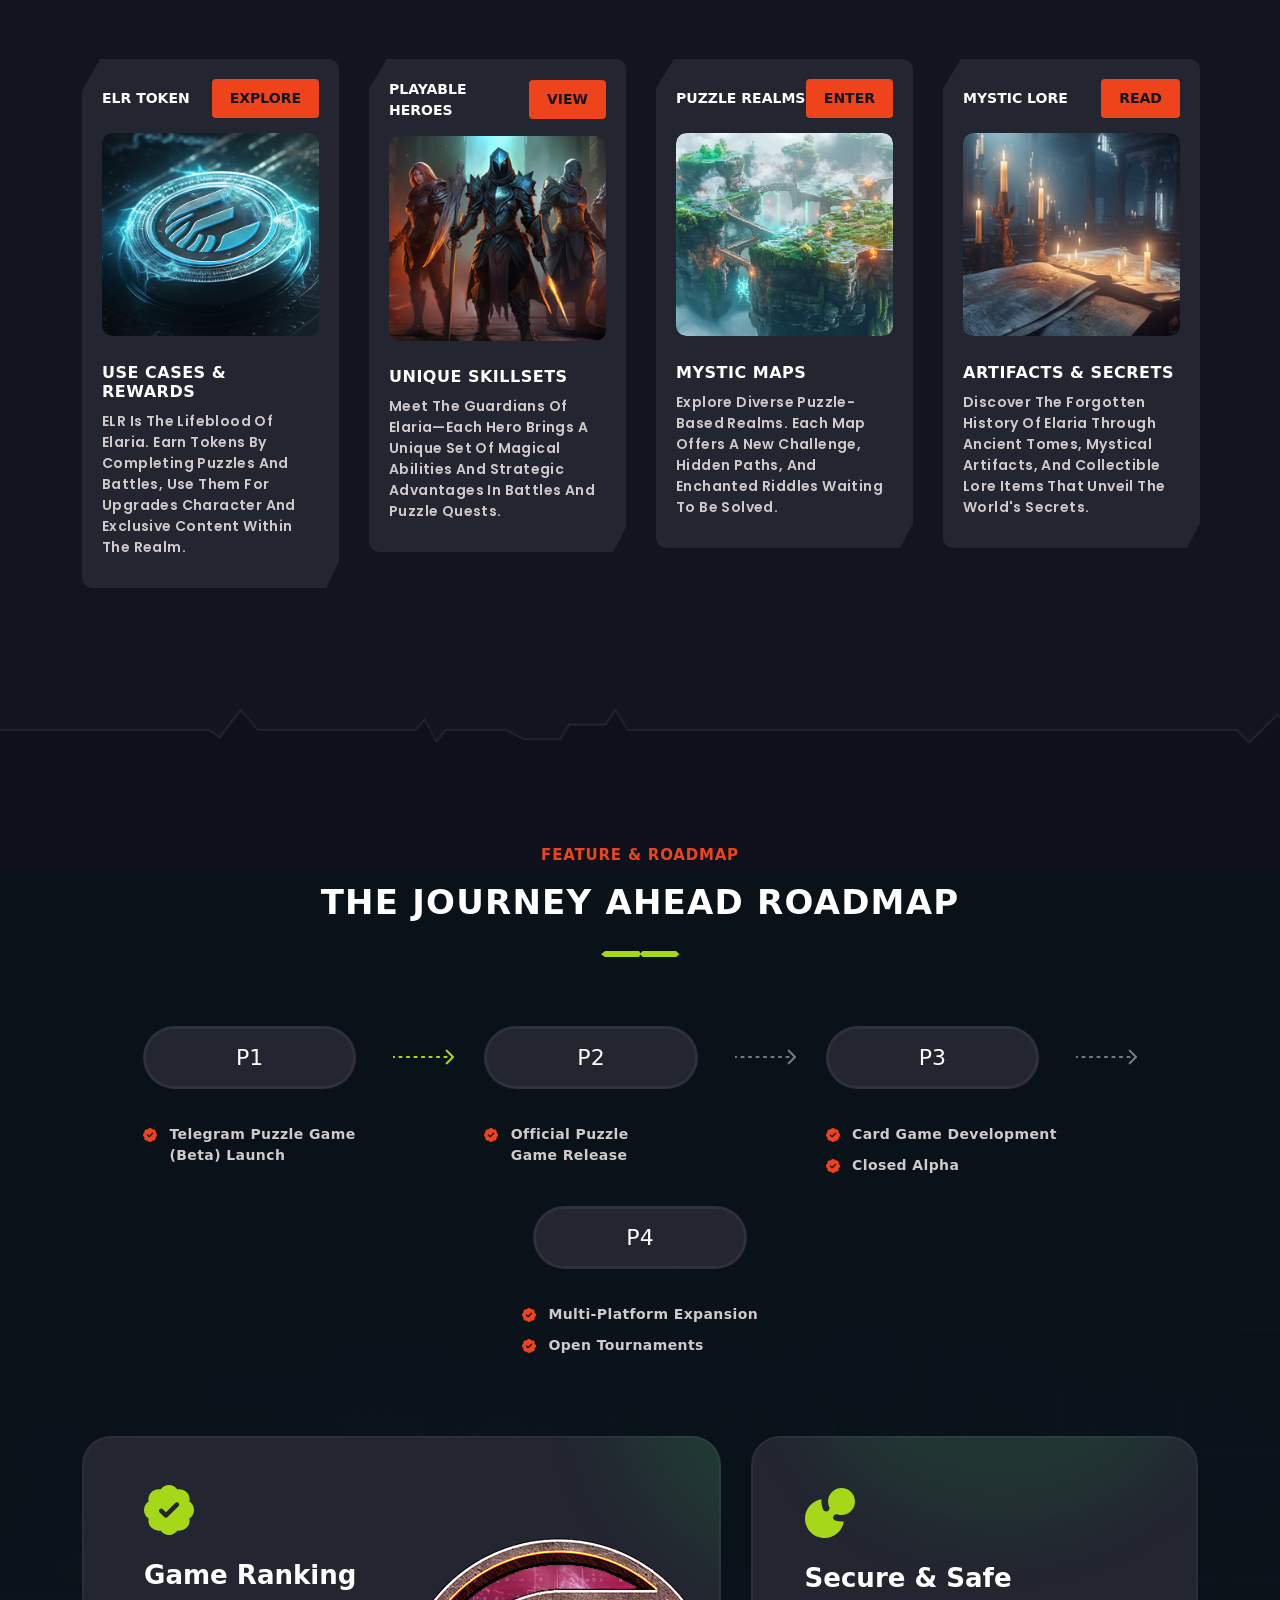
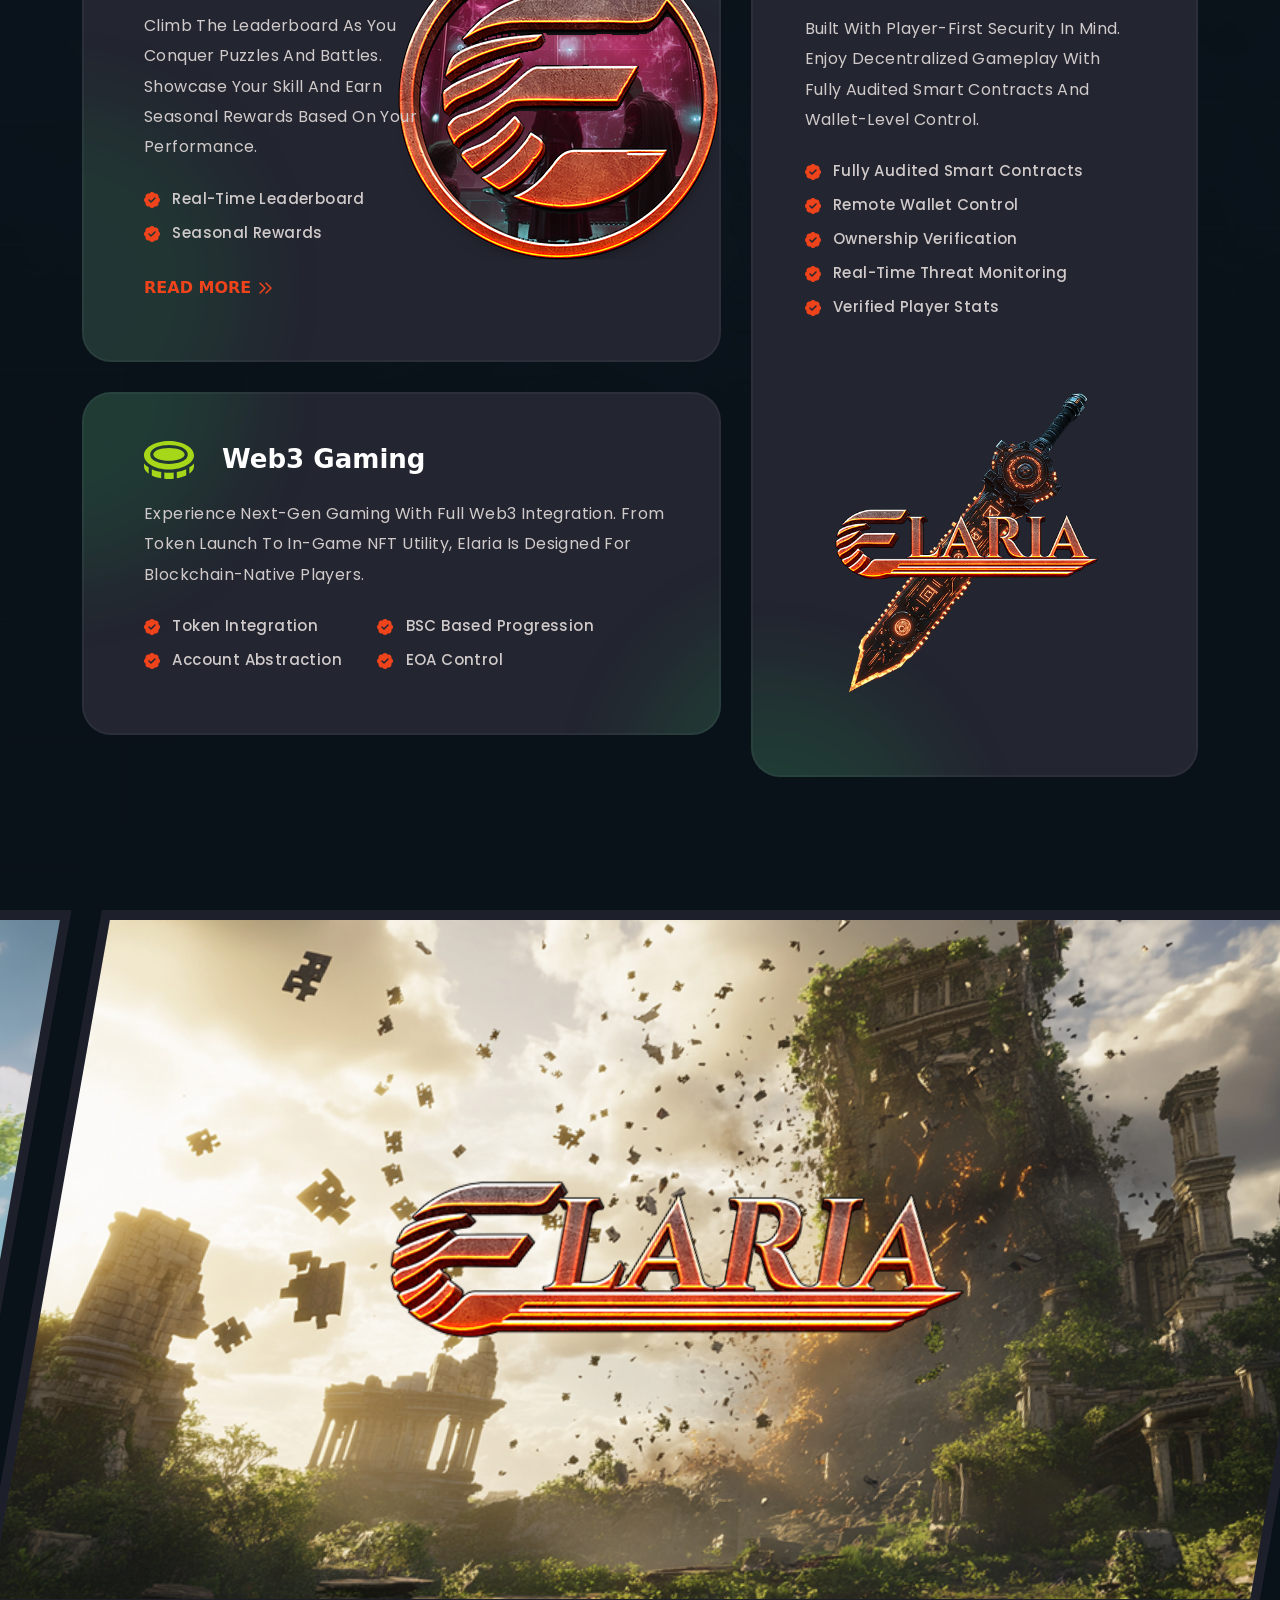
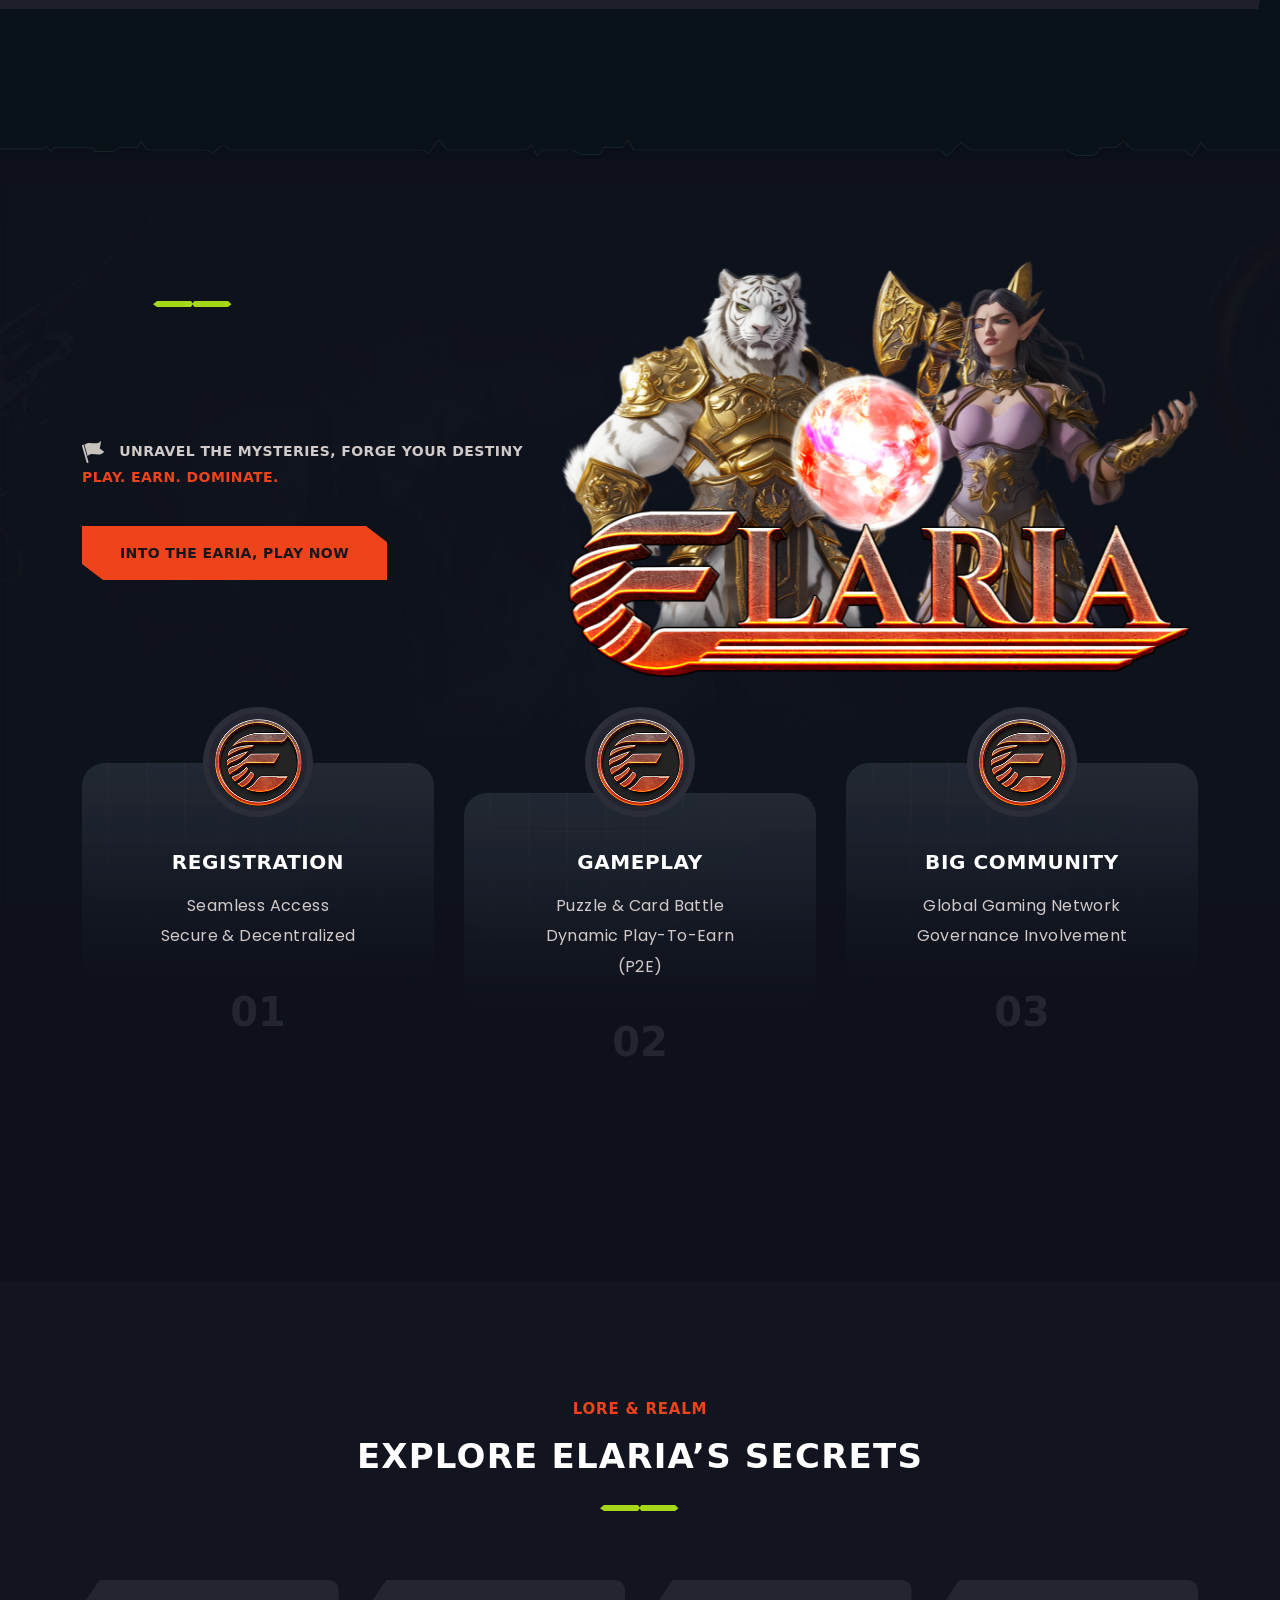
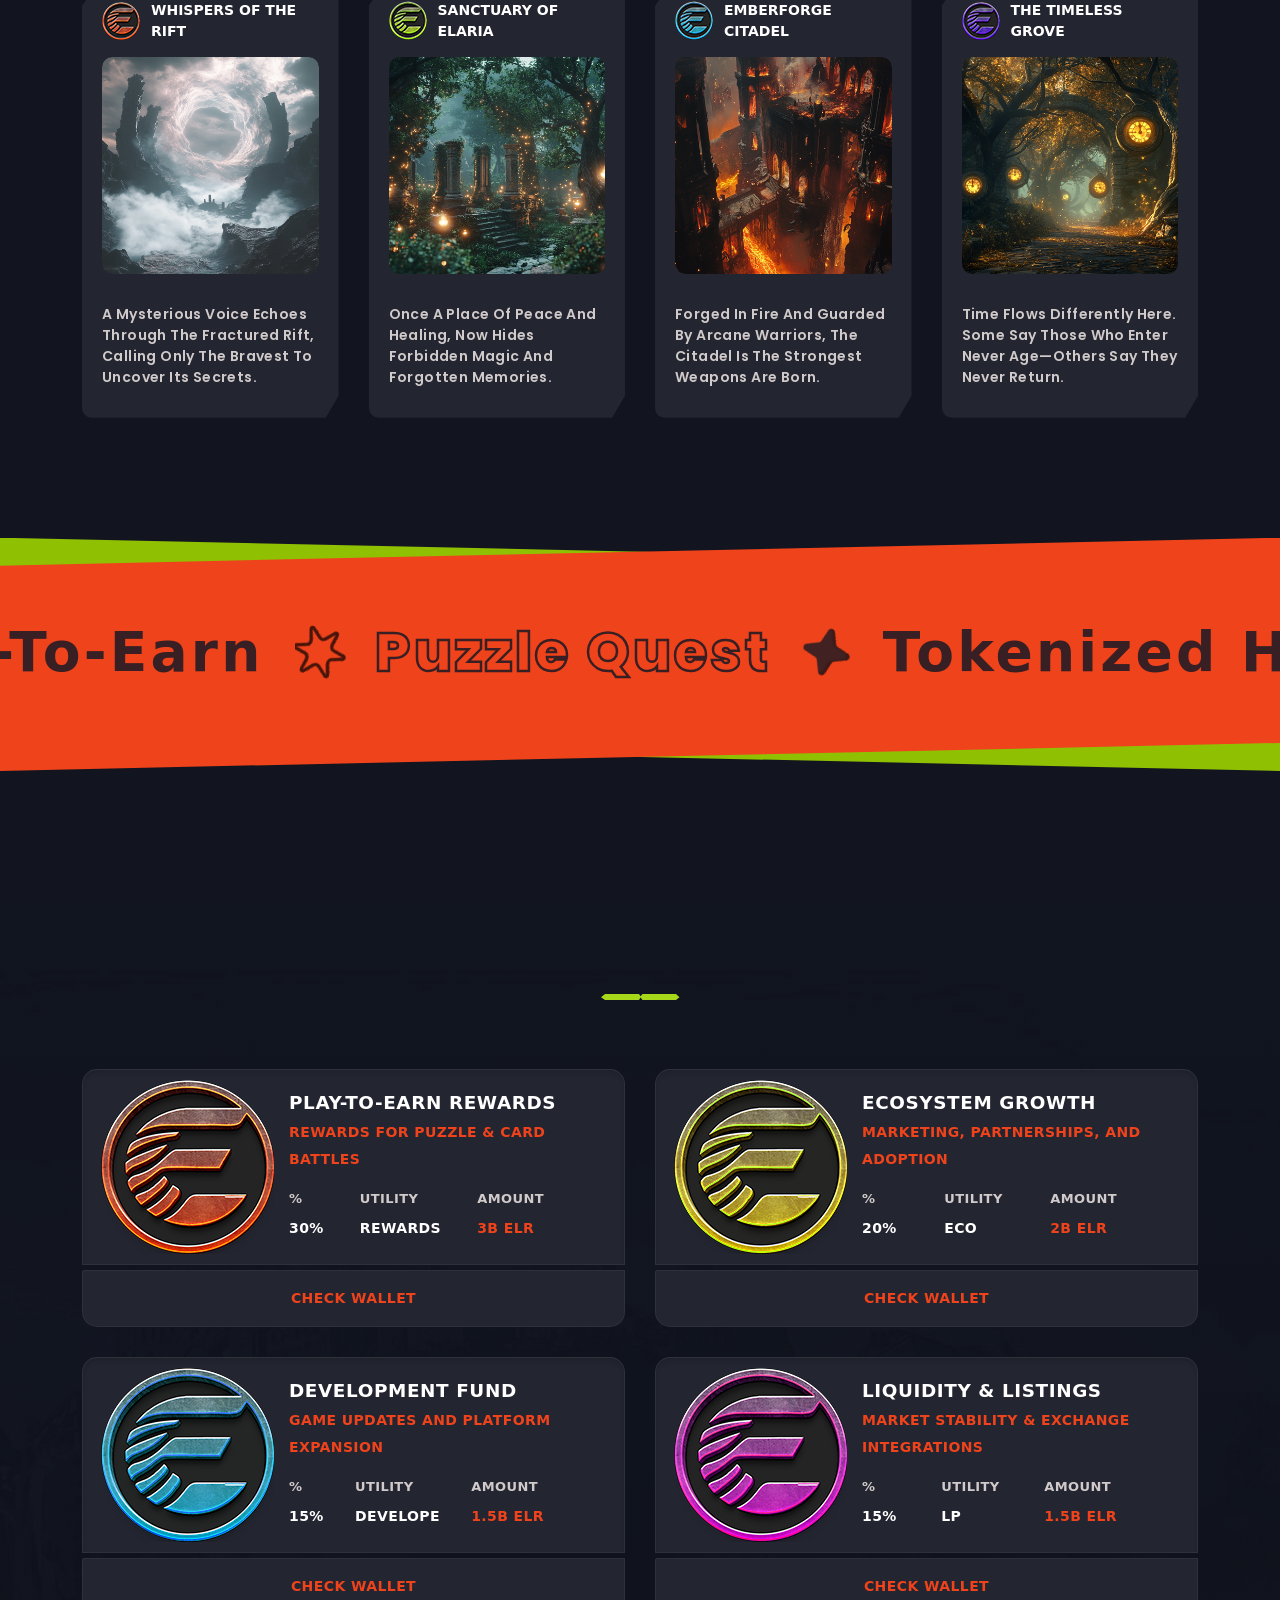
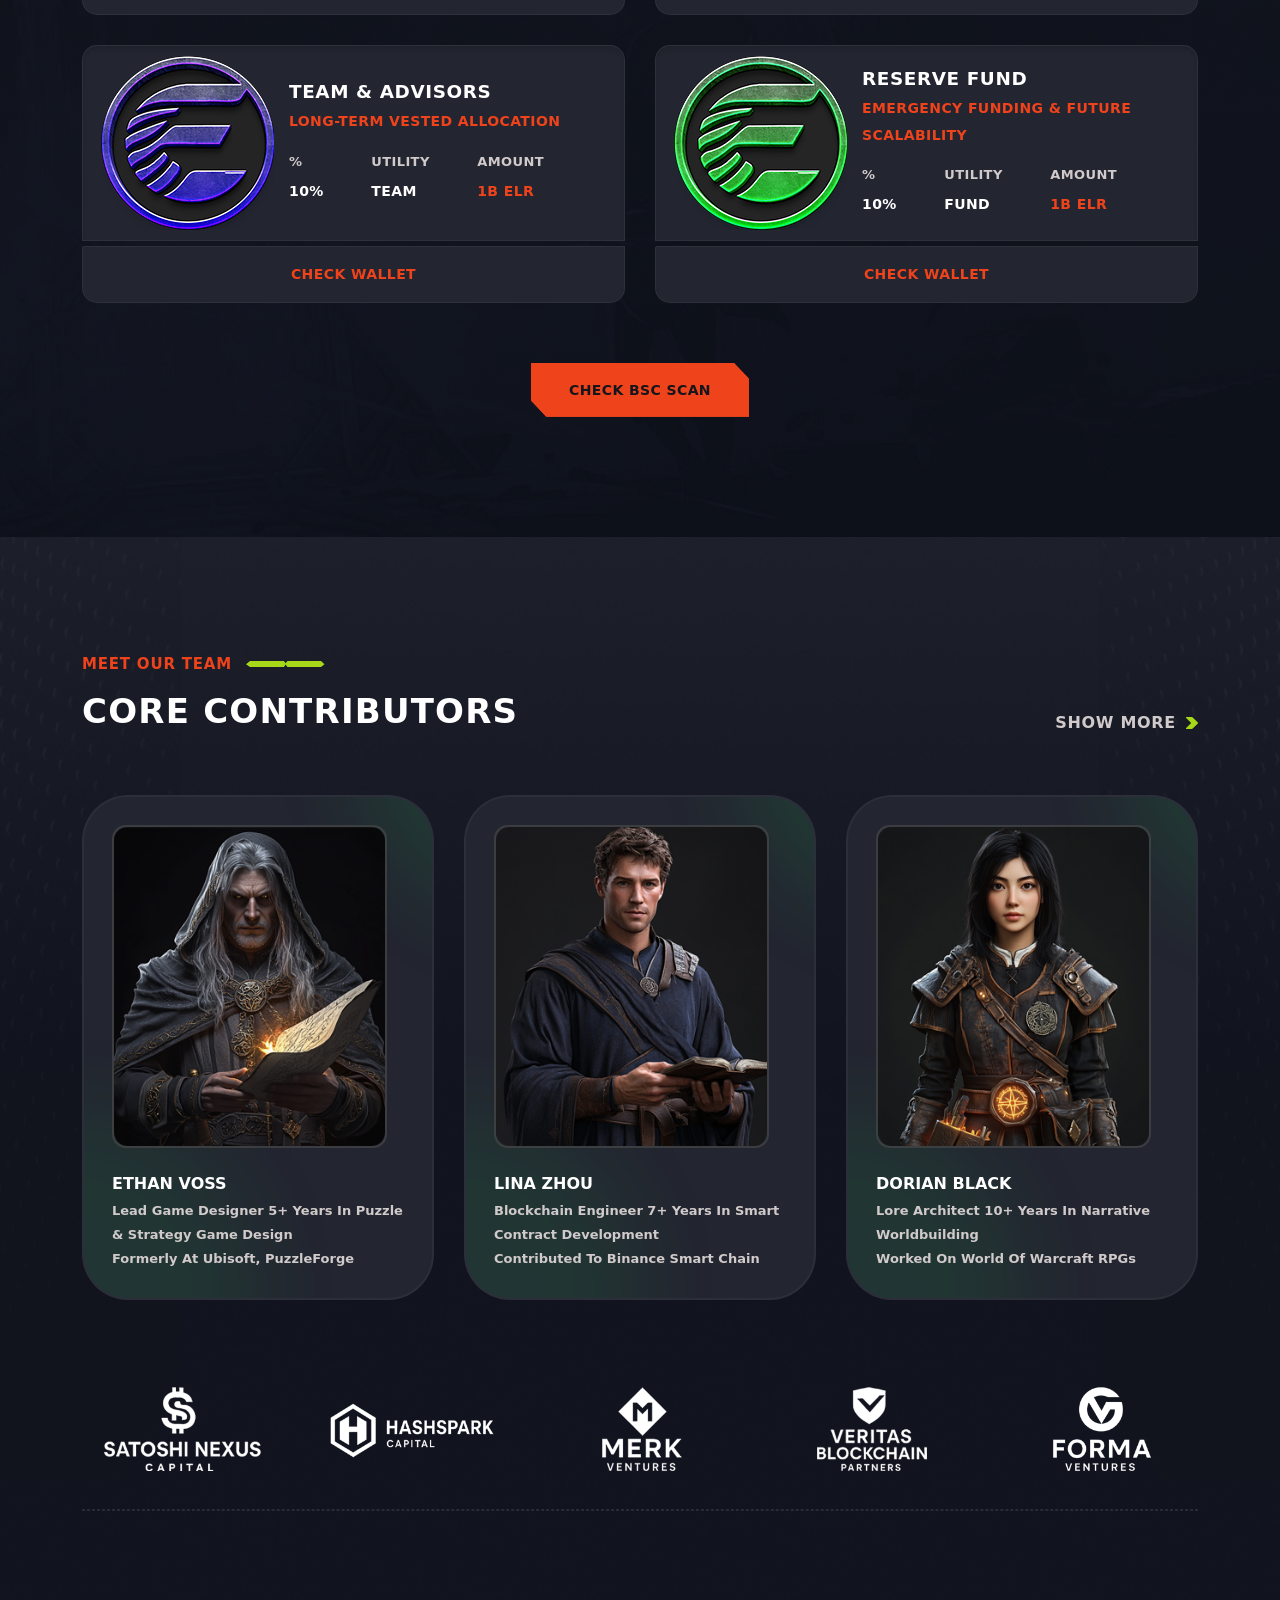
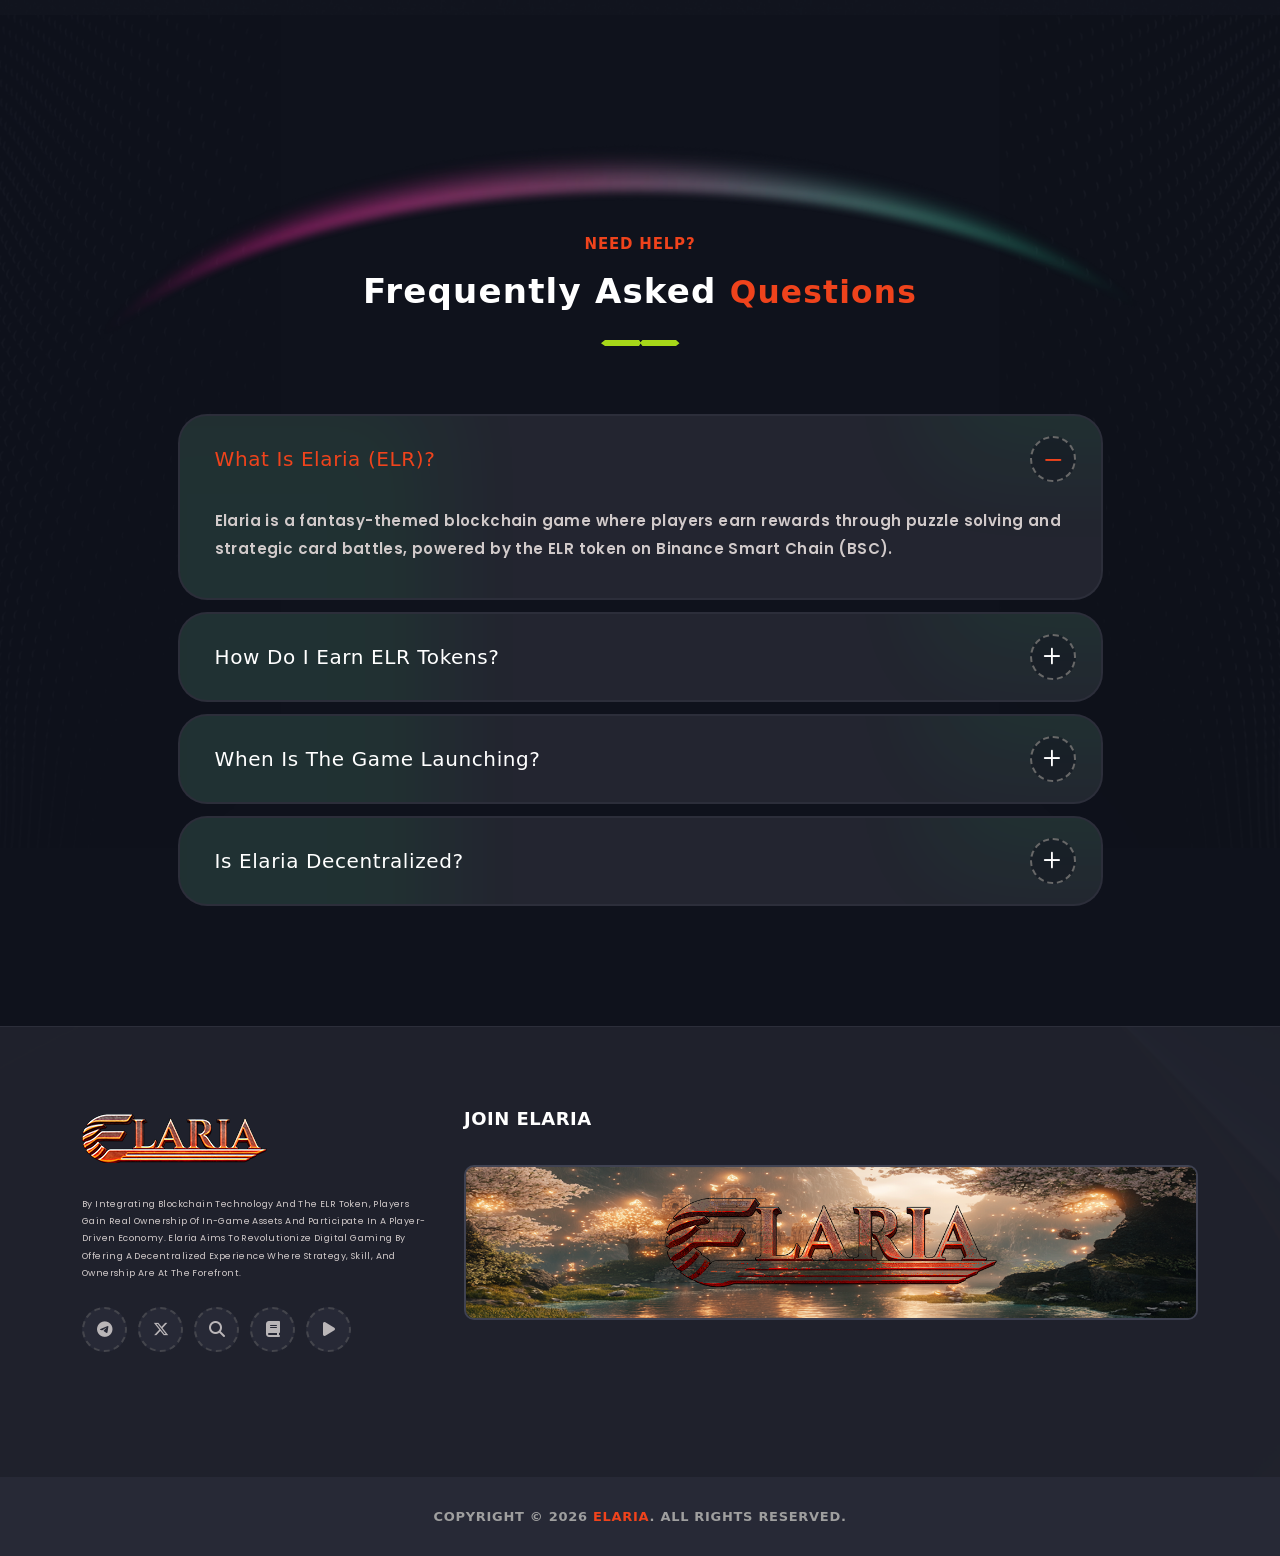
==== commit 9bd4ee5d: "Update index.html" ====
--- a/index.html
+++ b/index.html
@@ -98,7 +98,7 @@
                 <a href="https://bscscan.com/token/0xFf62028B335Eb08532F142188d45aBeEE2428259">BSC SCAN</a>
               </li>
               <li class="sidemenu-item">
-                <a href="#">Whitepaper</a>
+                <a href="https://elaria-kingdom.gitbook.io/elaria-whitepaper/">Whitepaper</a>
               </li>
               <li class="sidemenu-item">
                 <a href="mailto:official@elaria.xyz" class="sidemenu-link">official@elaria.xyz</a>
@@ -184,7 +184,7 @@
                       </h1>
                       <h3 class="vs-hero__text"> Solve puzzles. Unlock secrets. <span>Master the world of Elaria.</span></h3>
                       <div class="vs-hero__buttons">
-                        <a href="#" class="vs-btn vs-btn--style2">
+                        <a href="https://t.me/elr_world_bot" class="vs-btn vs-btn--style2">
                           Join Elaria Beta
                           <span class="vs-btn__inner">
                                                 <span class="vs-btn__blobs">
@@ -269,7 +269,7 @@
             </div>
             <div class="col-lg-auto wow animate__fadeInUp" data-wow-delay="0.45s">
               <div class="title-style title-style--right-side">
-                <a href="#" class="title-style__link">
+                <a href="https://elaria-kingdom.gitbook.io/elaria-whitepaper/" class="title-style__link">
                   Explore More
                   <svg width="12" height="12" viewBox="0 0 12 12" fill="none" xmlns="http://www.w3.org/2000/svg">
                     <path fill-rule="evenodd" clip-rule="evenodd" d="M5.99974 12H0.545301C0.324942 12 0.125857 11.8669 0.0413135 11.6635C-0.0432303 11.4595 0.00367525 11.2249 0.159672 11.0689L5.22848 6L0.159672 0.931091C0.00367525 0.775091 -0.0432303 0.540546 0.0413135 0.336546C0.125857 0.133091 0.324942 0 0.545301 0H5.99974C6.14428 0 6.28337 0.0572723 6.38537 0.159818L11.8398 5.61436C12.0531 5.82709 12.0531 6.17291 11.8398 6.38564L6.38537 11.8402C6.28337 11.9427 6.14428 12 5.99974 12Z" fill="#A6D719" />
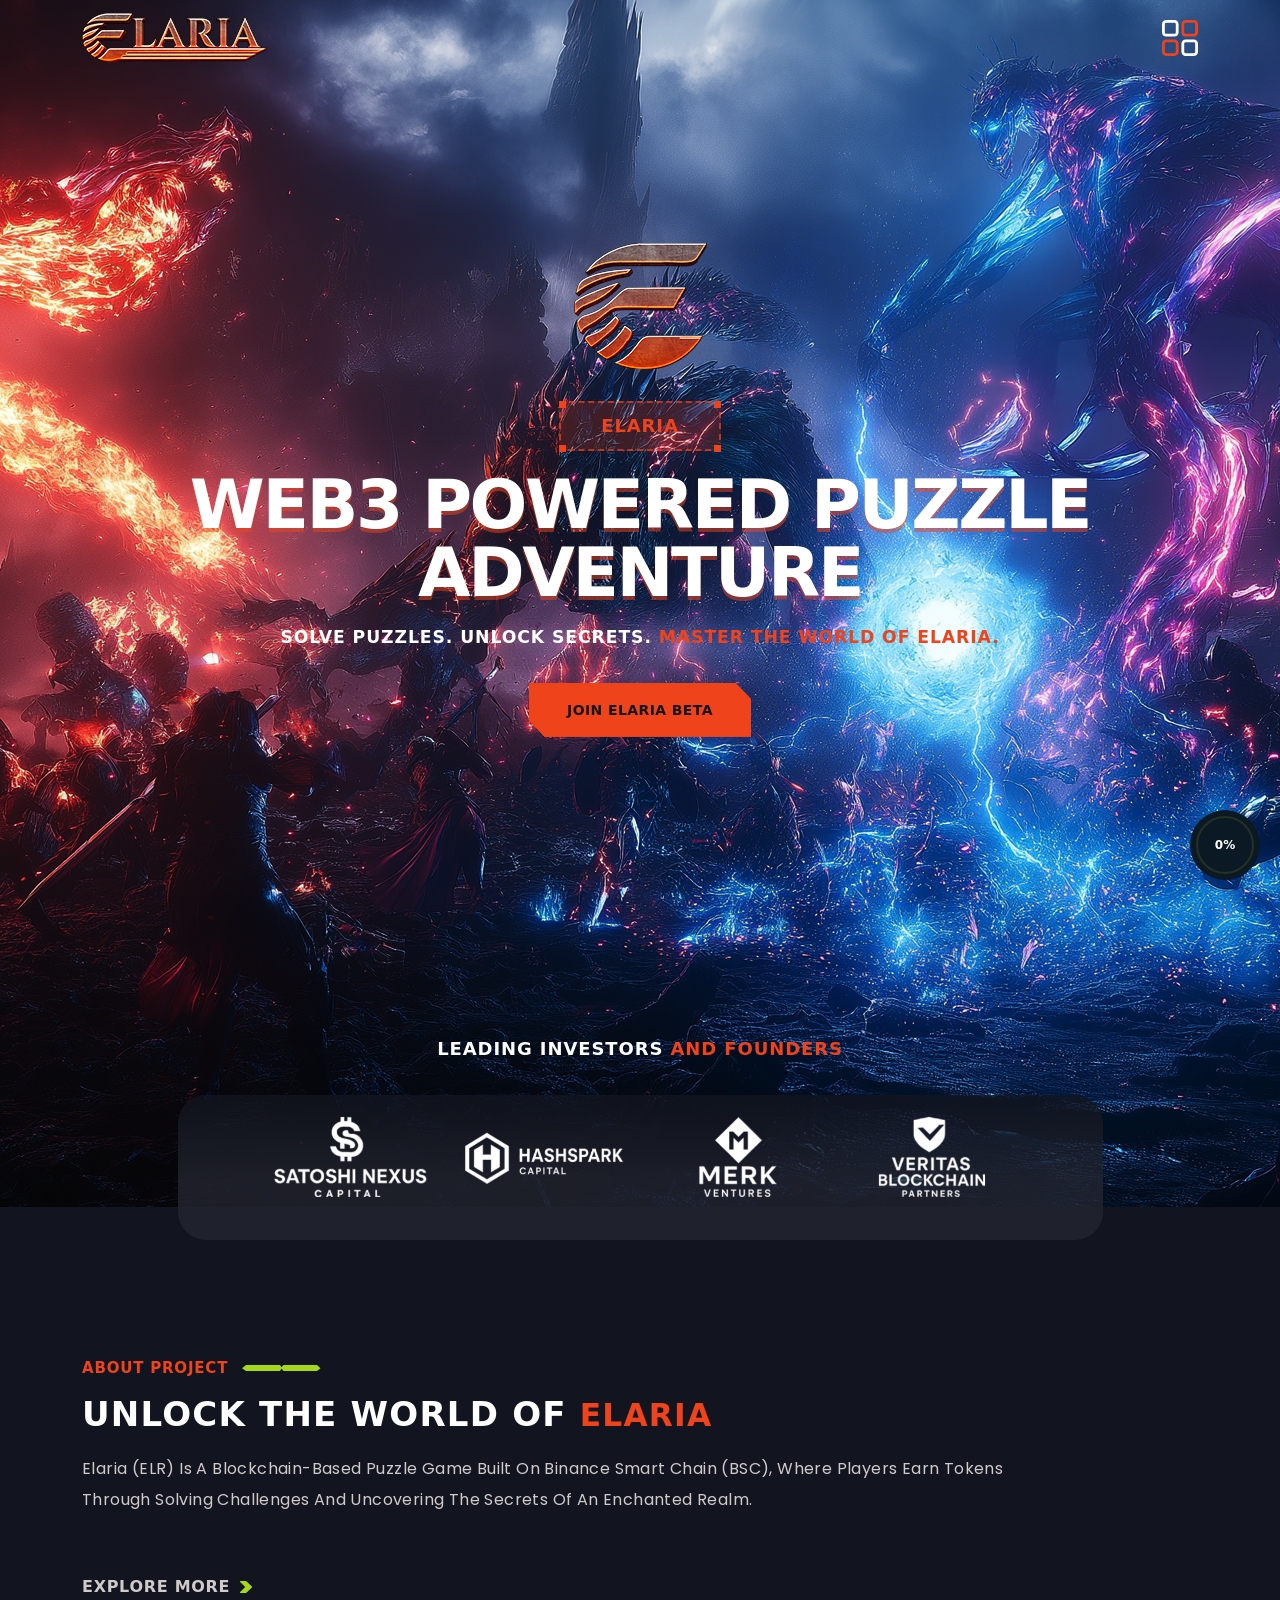
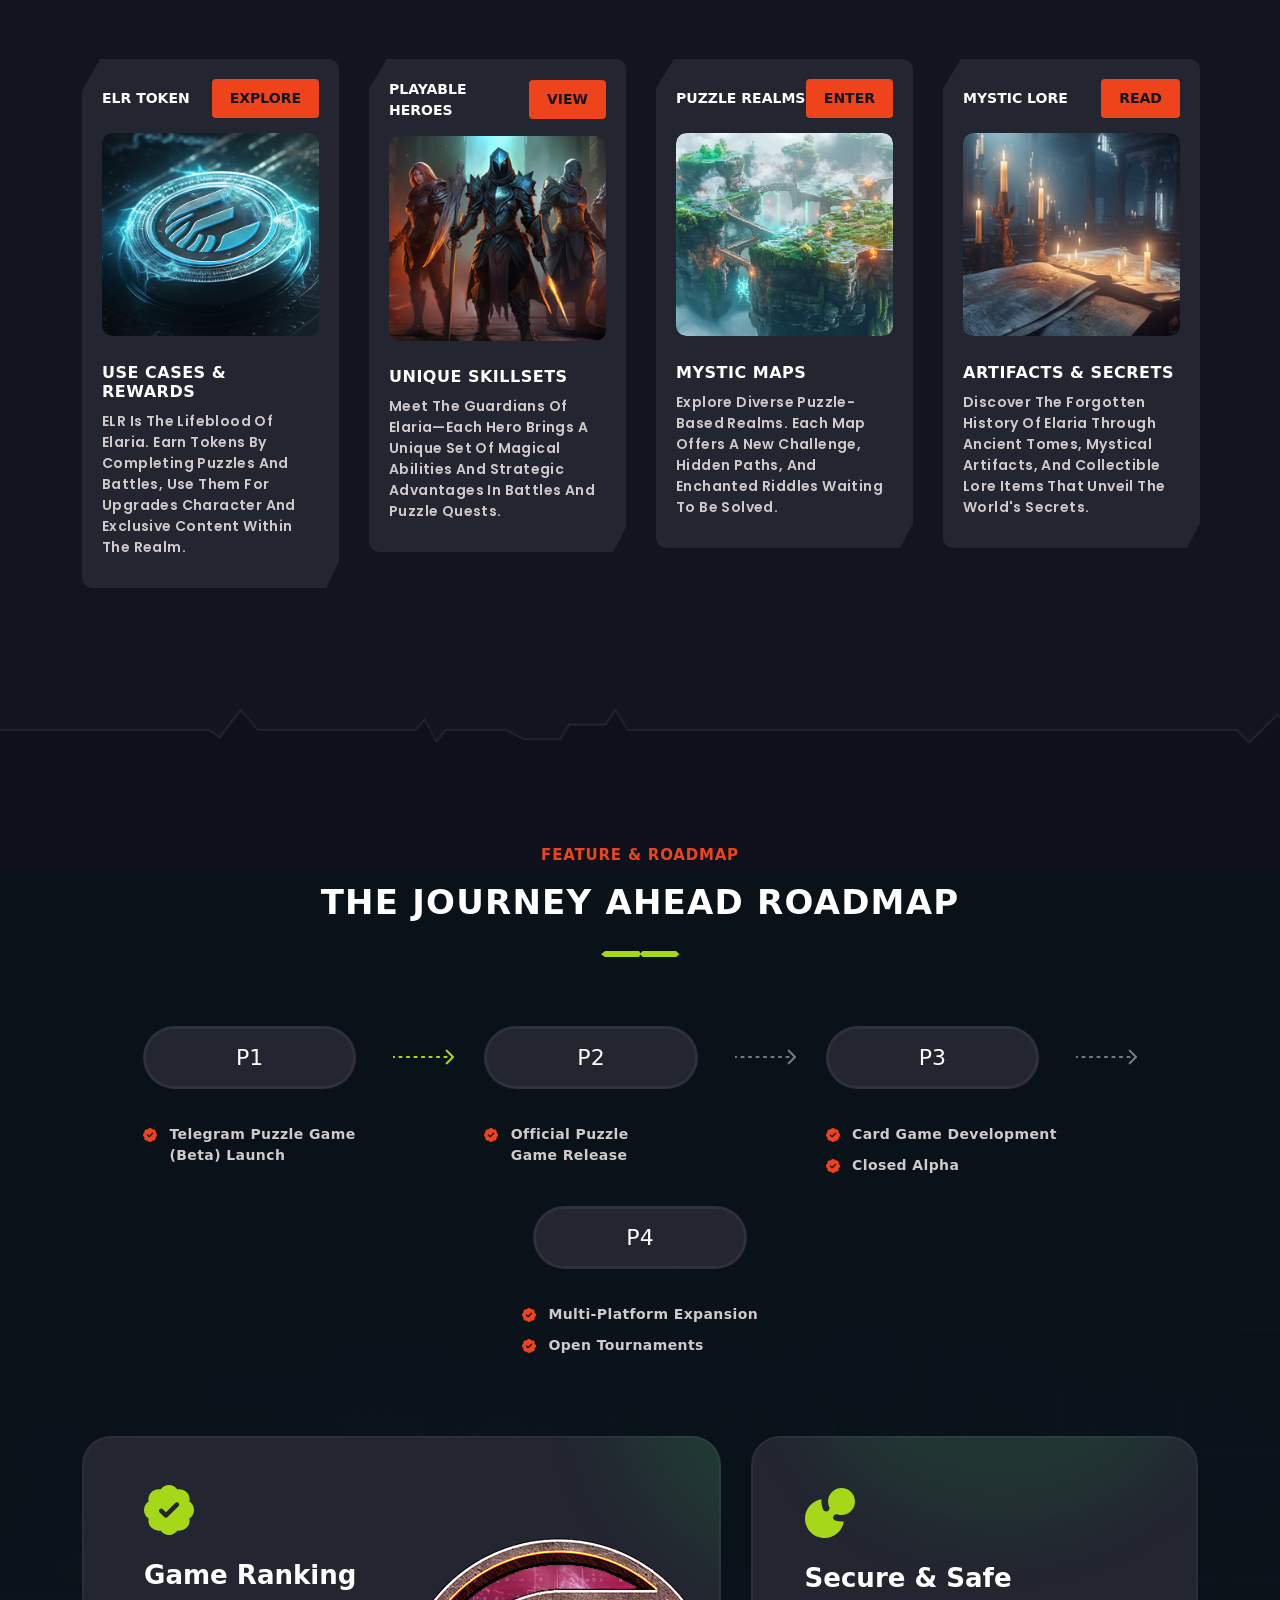
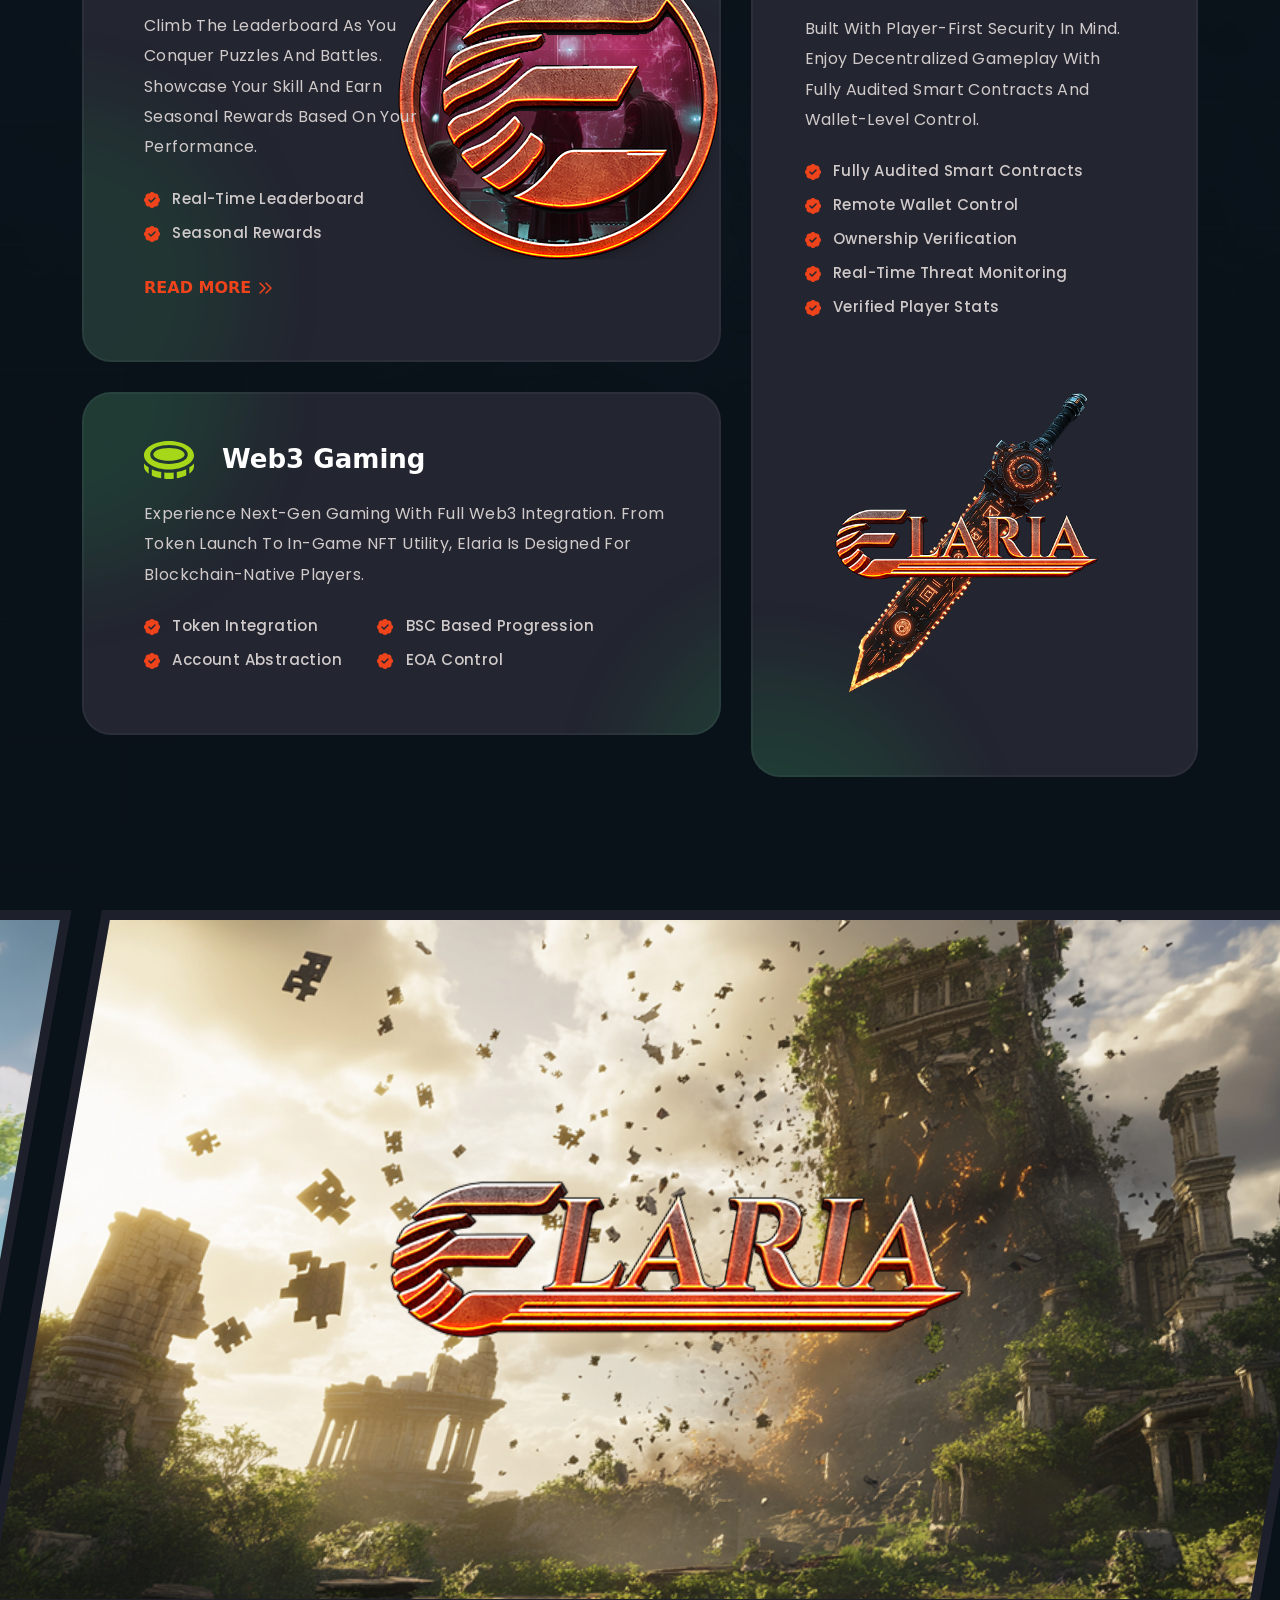
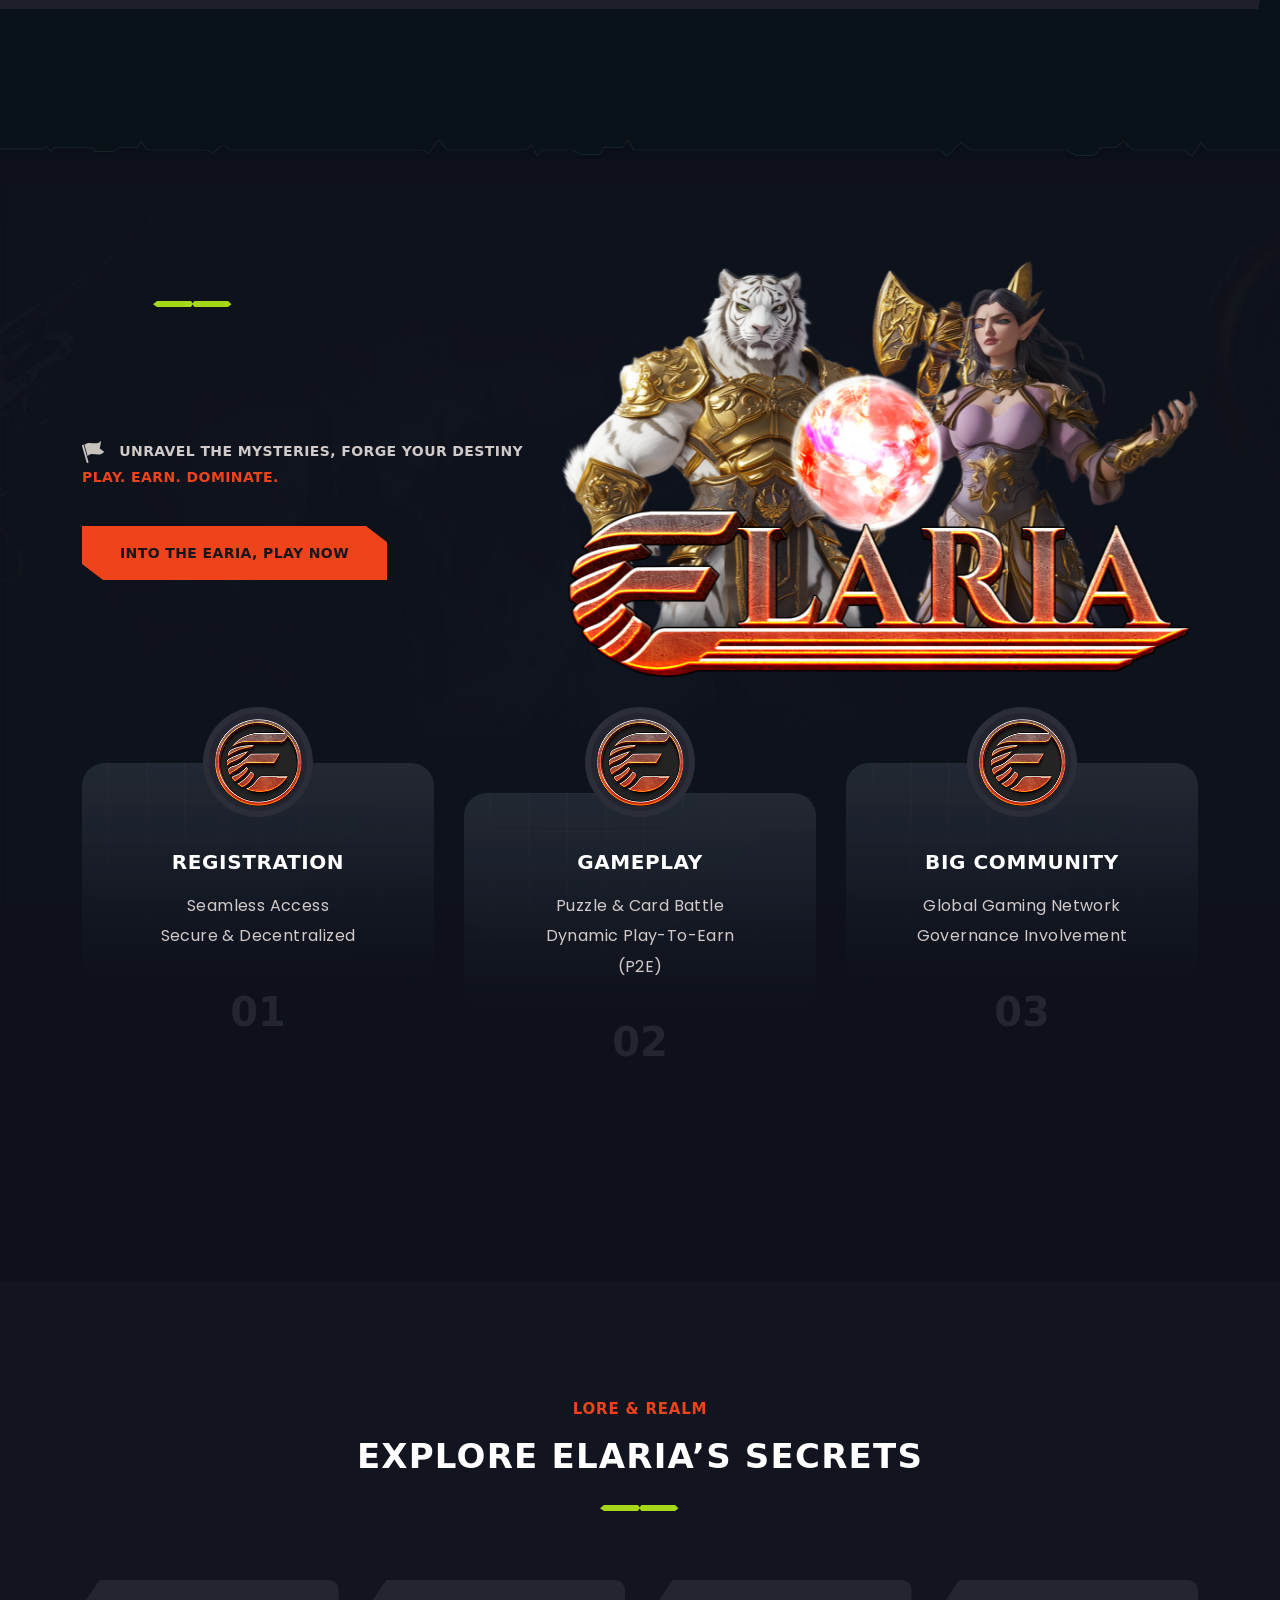
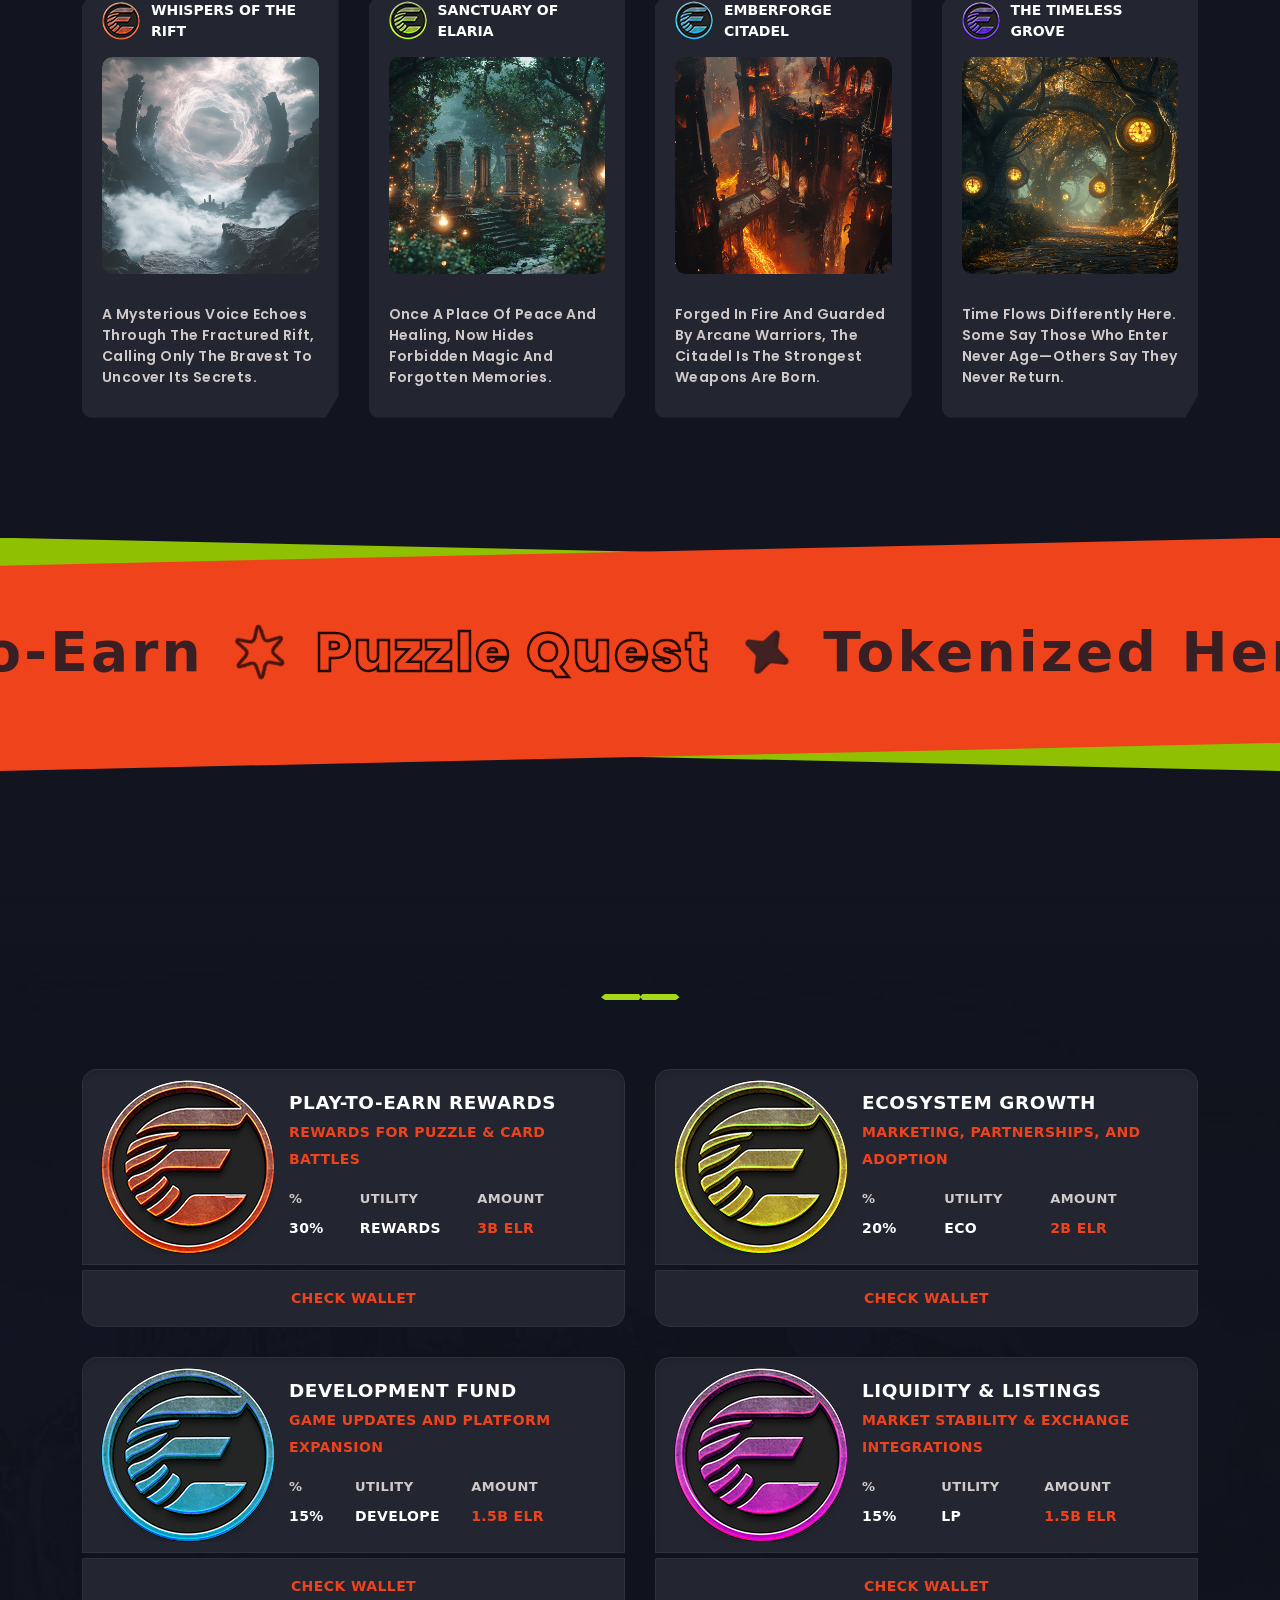
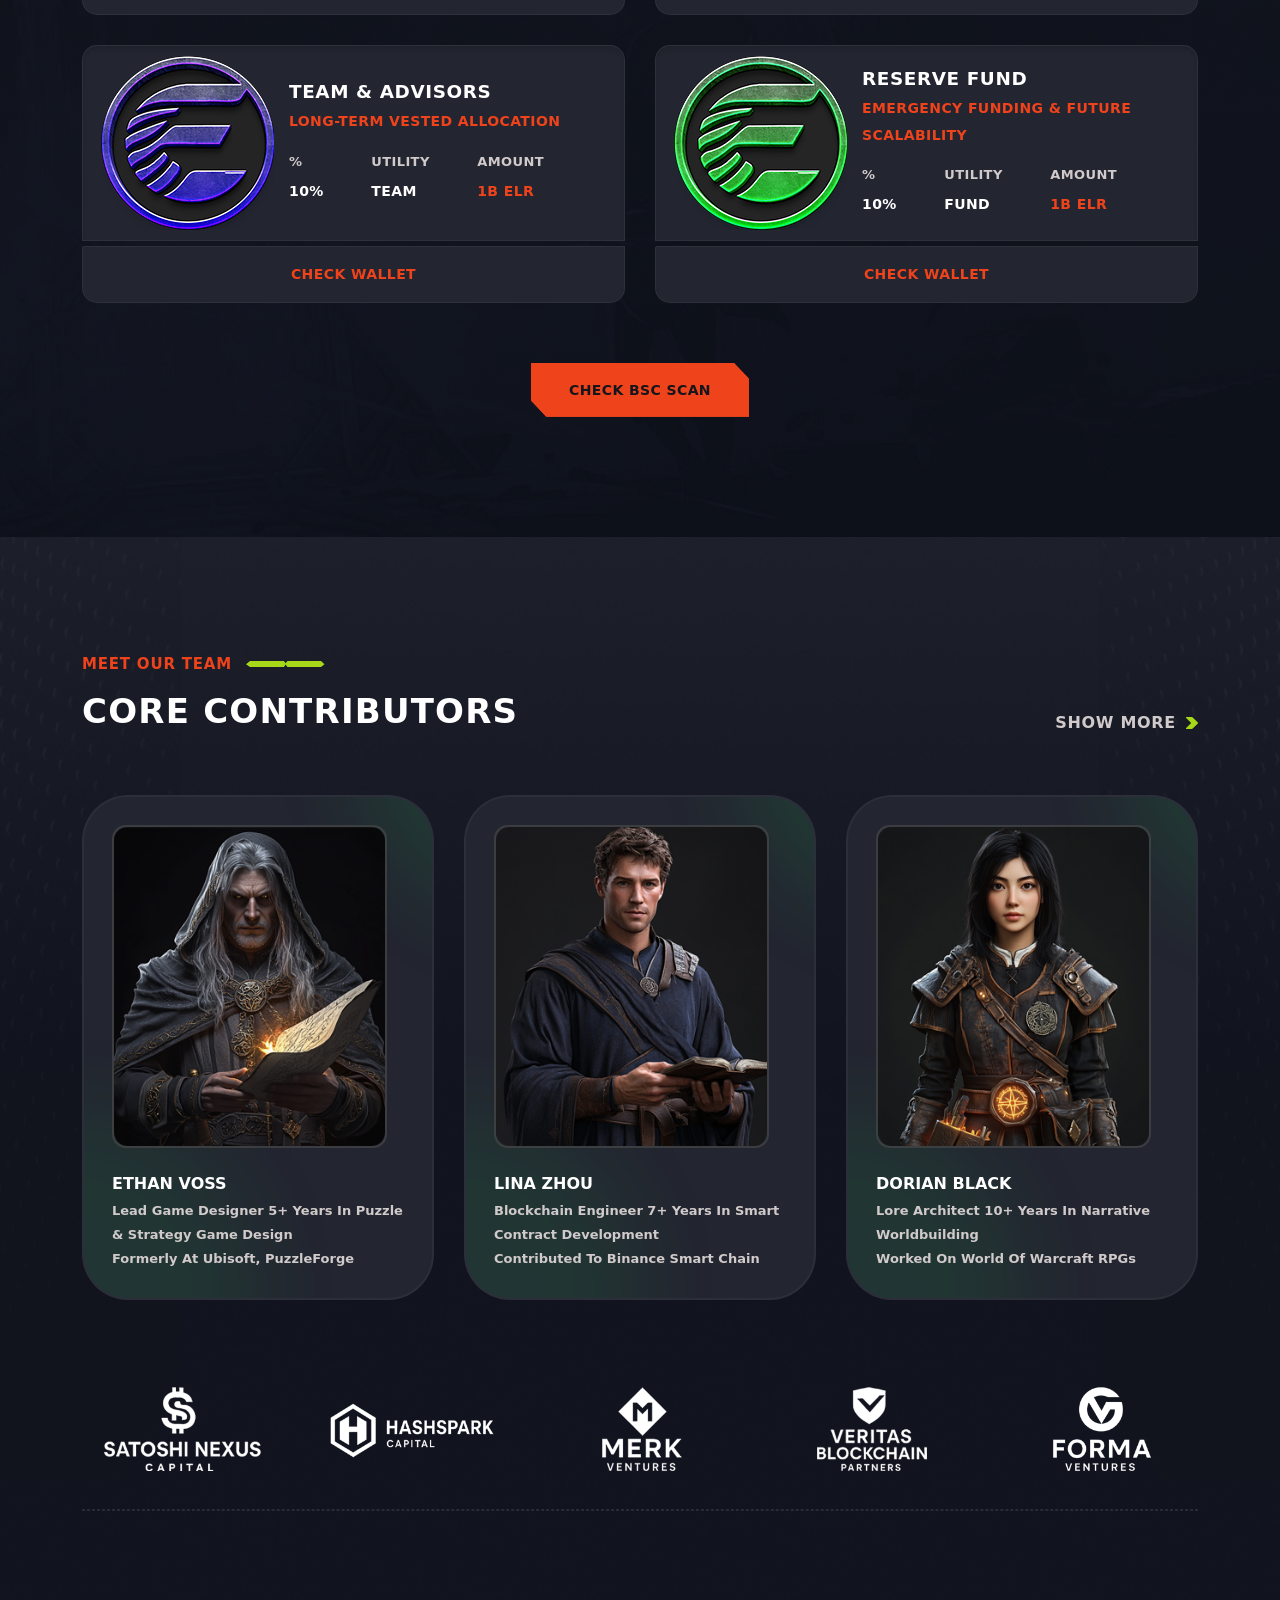
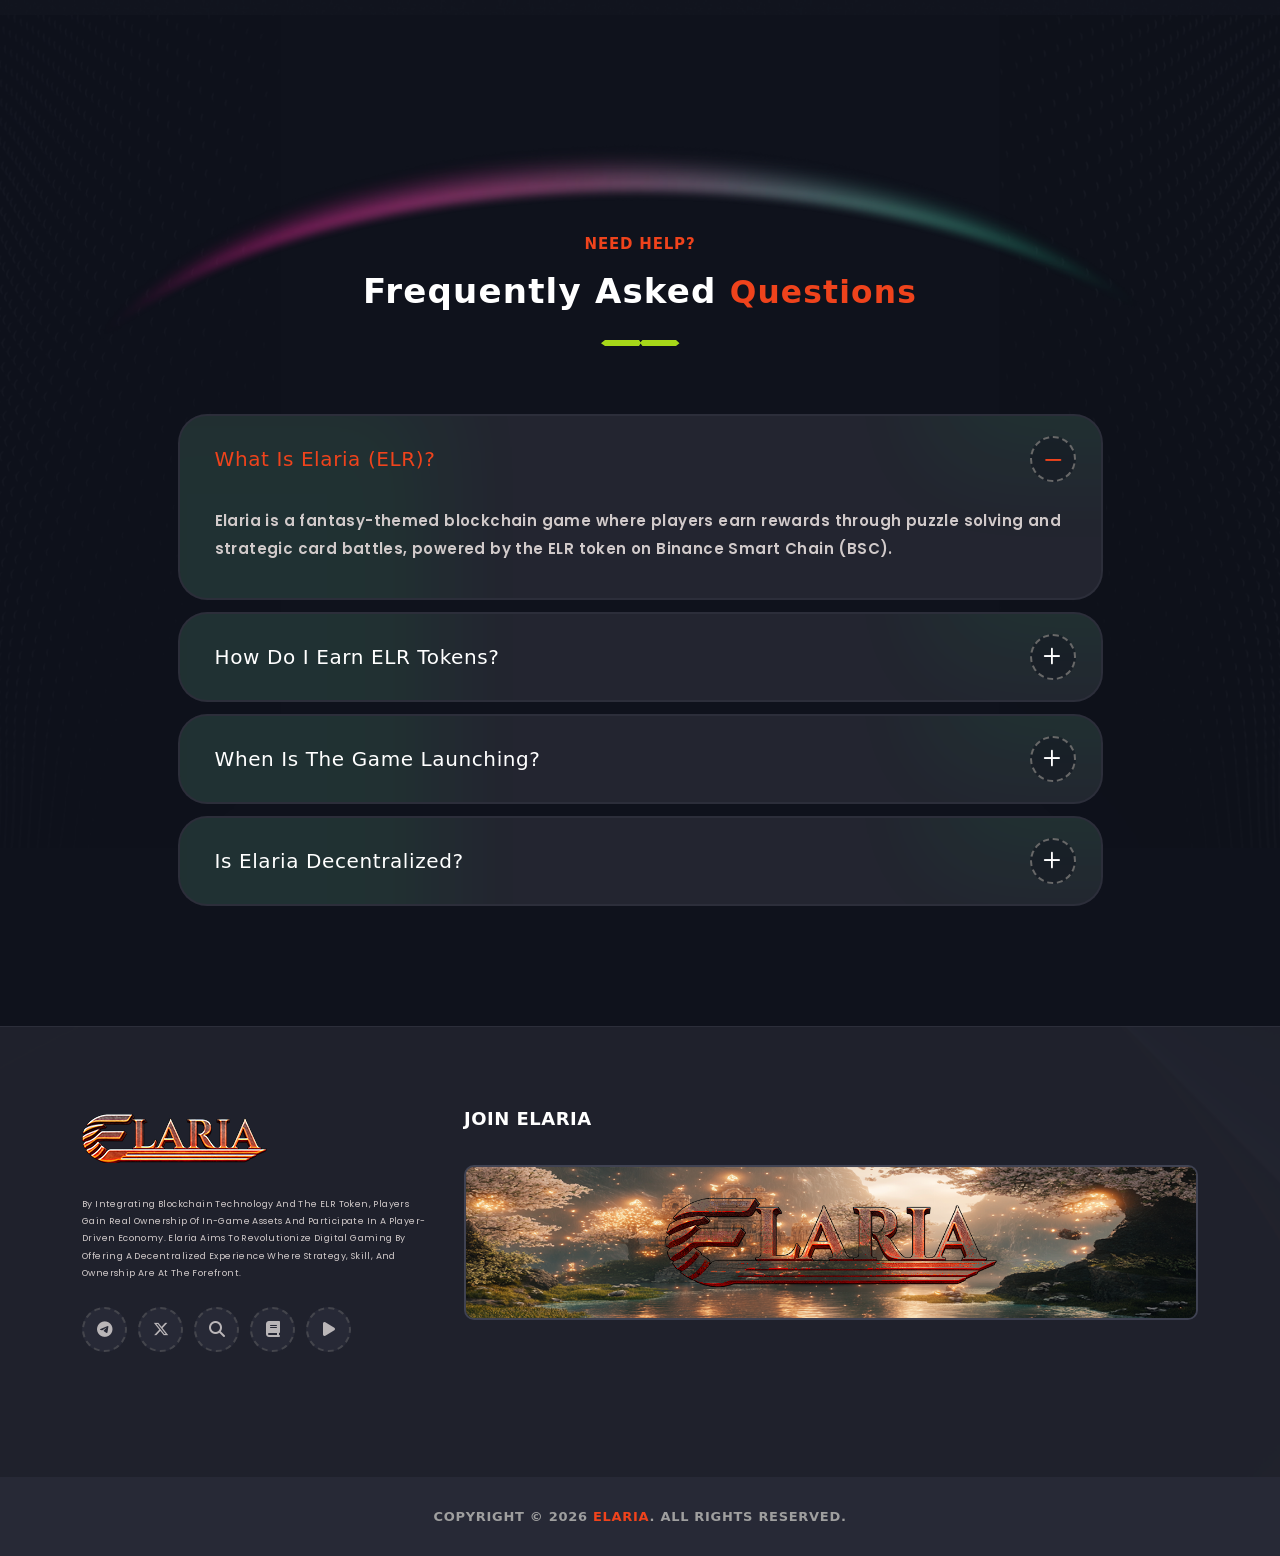
==== commit ecbbce86: "Update index.html" ====
--- a/index.html
+++ b/index.html
@@ -283,18 +283,18 @@
             <div class="col-lg-3 col-md-6 wow animate__fadeInUp" data-wow-delay="0.25s">
               <div class="vs-nfts">
                 <div class="vs-nfts__header">
-                  <a class="vs-nfts__vendor" href="#">
+                  <a class="vs-nfts__vendor" href="https://elaria-kingdom.gitbook.io/elaria-whitepaper/blockchain-and-token-economy/elr-token-overview">
                     
                     ELR Token
                   </a>
-                  <a class="vs-nfts__bid" href="#">Explore</a>
-                </div>
-                <a class="vs-nfts__img--link" href="#">
+                  <a class="vs-nfts__bid" href="https://elaria-kingdom.gitbook.io/elaria-whitepaper/blockchain-and-token-economy/elr-token-overview">Explore</a>
+                </div>
+                <a class="vs-nfts__img--link" href="https://elaria-kingdom.gitbook.io/elaria-whitepaper/blockchain-and-token-economy/elr-token-overview">
                   <img src="assets/img/nft/nft-shop-thumb-1-1.jpg" alt="" class="vs-nfts__img">
                 </a>
                 <div class="vs-nfts__content">
                   <h3 class="vs-nfts__title">
-                    <a class="vs-nfts__title--link" href="#">Use Cases & Rewards</a>
+                    <a class="vs-nfts__title--link" href="https://elaria-kingdom.gitbook.io/elaria-whitepaper/blockchain-and-token-economy/elr-token-overview">Use Cases & Rewards</a>
                   </h3>
                   <div class="vs-nfts__bid-info">
                     <span class="vs-nfts__time">ELR is the lifeblood of Elaria. Earn tokens by completing puzzles and battles, use them for upgrades character and exclusive content within the realm.</span>
@@ -306,18 +306,18 @@
             <div class="col-lg-3 col-md-6 wow animate__fadeInUp" data-wow-delay="0.35s">
               <div class="vs-nfts">
                 <div class="vs-nfts__header">
-                  <a class="vs-nfts__vendor" href="#">
+                  <a class="vs-nfts__vendor" href="https://elaria-kingdom.gitbook.io/elaria-whitepaper/game-mechanics-and-structure/gameplay-overview">
                     
                     Playable Heroes
                   </a>
-                  <a class="vs-nfts__bid" href="#">View</a>
-                </div>
-                <a class="vs-nfts__img--link" href="#">
+                  <a class="vs-nfts__bid" href="https://elaria-kingdom.gitbook.io/elaria-whitepaper/game-mechanics-and-structure/gameplay-overview">View</a>
+                </div>
+                <a class="vs-nfts__img--link" href="https://elaria-kingdom.gitbook.io/elaria-whitepaper/game-mechanics-and-structure/gameplay-overview">
                   <img src="assets/img/nft/nft-shop-thumb-1-2.jpg" alt="" class="vs-nfts__img">
                 </a>
                 <div class="vs-nfts__content">
                   <h3 class="vs-nfts__title">
-                    <a class="vs-nfts__title--link" href="#">Unique Skillsets</a>
+                    <a class="vs-nfts__title--link" href="https://elaria-kingdom.gitbook.io/elaria-whitepaper/game-mechanics-and-structure/gameplay-overview">Unique Skillsets</a>
                   </h3>
                   <div class="vs-nfts__bid-info">
                     <span class="vs-nfts__time">Meet the guardians of Elaria—each hero brings a unique set of magical abilities and strategic advantages in battles and puzzle quests.</span>
@@ -329,18 +329,18 @@
             <div class="col-lg-3 col-md-6 wow animate__fadeInUp" data-wow-delay="0.45s">
               <div class="vs-nfts">
                 <div class="vs-nfts__header">
-                  <a class="vs-nfts__vendor" href="#">
+                  <a class="vs-nfts__vendor" href="https://elaria-kingdom.gitbook.io/elaria-whitepaper/game-mechanics-and-structure/puzzle-game-mechanics-telegram-mini-app">
                     
                     Puzzle Realms
                   </a>
-                  <a class="vs-nfts__bid" href="#">Enter</a>
-                </div>
-                <a class="vs-nfts__img--link" href="#">
+                  <a class="vs-nfts__bid" href="https://t.me/elr_world_bot">Enter</a>
+                </div>
+                <a class="vs-nfts__img--link" href="https://elaria-kingdom.gitbook.io/elaria-whitepaper/game-mechanics-and-structure/puzzle-game-mechanics-telegram-mini-app">
                   <img src="assets/img/nft/nft-shop-thumb-1-3.jpg" alt="" class="vs-nfts__img">
                 </a>
                 <div class="vs-nfts__content">
                   <h3 class="vs-nfts__title">
-                    <a class="vs-nfts__title--link" href="#">Mystic Maps</a>
+                    <a class="vs-nfts__title--link" href="https://elaria-kingdom.gitbook.io/elaria-whitepaper/game-mechanics-and-structure/puzzle-game-mechanics-telegram-mini-app">Mystic Maps</a>
                   </h3>
                   <div class="vs-nfts__bid-info">
                     <span class="vs-nfts__time">Explore diverse puzzle-based realms. Each map offers a new challenge, hidden paths, and enchanted riddles waiting to be solved.</span>
@@ -352,18 +352,18 @@
             <div class="col-lg-3 col-md-6 wow animate__fadeInUp" data-wow-delay="0.55s">
               <div class="vs-nfts">
                 <div class="vs-nfts__header">
-                  <a class="vs-nfts__vendor" href="#">
+                  <a class="vs-nfts__vendor" href="https://elaria-kingdom.gitbook.io/elaria-whitepaper/lore-and-game-story/the-world-of-elaria">
                     
                     Mystic Lore
                   </a>
-                  <a class="vs-nfts__bid" href="#">Read</a>
-                </div>
-                <a class="vs-nfts__img--link" href="#">
+                  <a class="vs-nfts__bid" href="https://elaria-kingdom.gitbook.io/elaria-whitepaper/lore-and-game-story/the-world-of-elaria">Read</a>
+                </div>
+                <a class="vs-nfts__img--link" href="https://elaria-kingdom.gitbook.io/elaria-whitepaper/lore-and-game-story/the-world-of-elaria">
                   <img src="assets/img/nft/nft-shop-thumb-1-4.jpg" alt="" class="vs-nfts__img">
                 </a>
                 <div class="vs-nfts__content">
                   <h3 class="vs-nfts__title">
-                    <a class="vs-nfts__title--link" href="#">Artifacts & Secrets</a>
+                    <a class="vs-nfts__title--link" href="https://elaria-kingdom.gitbook.io/elaria-whitepaper/lore-and-game-story/the-world-of-elaria">Artifacts & Secrets</a>
                   </h3>
                   <div class="vs-nfts__bid-info">
                     <span class="vs-nfts__time">Discover the forgotten history of Elaria through ancient tomes, mystical artifacts, and collectible lore items that unveil the world's secrets.</span>
@@ -446,7 +446,7 @@
                     <div class="col-lg-7">
                       <img class="service-item__icon--img" src="assets/img/svg/svg-service-icon-1.svg" alt="svg-creator-icon">
                       <h3 class="service-item__heading">
-                        <a class="service-item__heading--link" href="#">Game
+                        <a class="service-item__heading--link" href="https://elaria-kingdom.gitbook.io/elaria-whitepaper/game-mechanics-and-structure/in-game-resources-and-progression-system">Game
                           Ranking</a>
                       </h3>
                       <p class="service-item__text1">Climb the leaderboard as you conquer puzzles and battles. Showcase your skill and earn seasonal rewards based on your performance.</p>
@@ -458,7 +458,7 @@
                           
                       </ul>
                       <div>
-                        <a class="btn-text--link" href="">read more<i
+                        <a class="btn-text--link" href="https://elaria-kingdom.gitbook.io/elaria-whitepaper/game-mechanics-and-structure/in-game-resources-and-progression-system">read more<i
                                                 class="fa-regular fa-angles-right"></i></a>
                       </div>
                     </div>
@@ -470,7 +470,7 @@
                   <img src="assets/img/elements/ser-ele-4.png" alt="element" class="service-item__element4">
                   <h3 class="service-item__heading">
                     <img src="assets/img/svg/svg-service-icon-2.svg" alt="svg-creator-icon">
-                    <a class="service-item__heading--link" href="#">web3 gaming</a>
+                    <a class="service-item__heading--link" href="https://elaria-kingdom.gitbook.io/elaria-whitepaper/ecosystem-and-economic-model/in-game-transactions-and-market-structure">web3 gaming</a>
                   </h3>
                   <p class="service-item__text1">Experience next-gen gaming with full Web3 integration. From token launch to in-game NFT utility, Elaria is designed for blockchain-native players.
                   </p>
@@ -488,7 +488,7 @@
                   <img src="assets/img/elements/ser-ele-6.png" alt="element" class="service-item__element6">
                   <img class="service-item__icon--img" src="assets/img/svg/svg-service-icon-3.svg" alt="svg-creator-icon">
                   <h3 class="service-item__heading">
-                    <a class="service-item__heading--link" href="#">Secure &amp; Safe</a>
+                    <a class="service-item__heading--link" href="https://elaria-kingdom.gitbook.io/elaria-whitepaper/ecosystem-and-economic-model/game-economy-stabilization-strategies">Secure &amp; Safe</a>
                   </h3>
                   <p class="service-item__text1">Built with player-first security in mind. Enjoy decentralized gameplay with fully audited smart contracts and wallet-level control.</p>
                   <ul class="vs-list vs-list--style2 mb-30">
@@ -517,7 +517,7 @@
                   <img class="vs-nft-gallery__img--main" src="assets/img/gallery/vsn-gallery-1-1.jpg" alt="Gallery">
                 </div>
                 <h2 class="vs-nft-gallery__title">
-                  <a href="#">The Rift Begins</a>
+                  <a href="">The Rift Begins</a>
                 </h2>
               </div>
             </div>
@@ -529,7 +529,7 @@
                   <img class="vs-nft-gallery__img--main" src="assets/img/gallery/vsn-gallery-1-2.jpg" alt="Gallery">
                 </div>
                 <h2 class="vs-nft-gallery__title">
-                  <a href="#">Rise of the Guardians</a>
+                  <a href="">Rise of the Guardians</a>
                 </h2>
               </div>
             </div>
@@ -541,7 +541,7 @@
                   <img class="vs-nft-gallery__img--main" src="assets/img/gallery/vsn-gallery-1-3.jpg" alt="Gallery">
                 </div>
                 <h2 class="vs-nft-gallery__title">
-                  <a href="#">Elaria Reborn</a>
+                  <a href="">Elaria Reborn</a>
                 </h2>
               </div>
             </div>
@@ -572,7 +572,7 @@
                     <img src="assets/img/svg/svg-flag-icon.svg" alt="svg-flag-icon" class="about__text--icon">
                     Unravel the mysteries, forge your destiny<br><span>Play. Earn. Dominate.</span>
                   </p>
-                  <a href="#" class="vs-btn vs-btn--style2" tabindex="-1">
+                  <a href="https://t.me/elr_world_bot" class="vs-btn vs-btn--style2" tabindex="-1">
                     Into the Earia, Play Now
                     <span class="vs-btn__inner">
                       <span class="vs-btn__blobs">
@@ -615,7 +615,7 @@
                   <div class="creator-item__icon"><img src="assets/img/favicons/android-icon-192x192.png"> </div>
                   <div class="creator-item__content">
                     <h3 class="creator-item__title">
-                      <a class="creator-item__title--link" href="#">REGISTRATION</a>
+                      <a class="creator-item__title--link" href="">REGISTRATION</a>
                     </h3>
                     <p class="creator-item__text">Seamless Access <br>Secure & Decentralized</p>
                   </div>
@@ -629,7 +629,7 @@
                   <div class="creator-item__icon"> <img src="assets/img/favicons/android-icon-192x192.png"> </div>
                   <div class="creator-item__content">
                     <h3 class="creator-item__title">
-                      <a class="creator-item__title--link" href="#">GAMEPLAY</a>
+                      <a class="creator-item__title--link" href="">GAMEPLAY</a>
                     </h3>
                     <p class="creator-item__text">Puzzle & Card Battle<br>Dynamic Play-to-Earn (P2E)</p>
                   </div>
@@ -643,7 +643,7 @@
                   <div class="creator-item__icon"> <img src="assets/img/favicons/android-icon-192x192.png"> </div>
                   <div class="creator-item__content">
                     <h3 class="creator-item__title">
-                      <a class="creator-item__title--link" href="#">BIG COMMUNITY</a>
+                      <a class="creator-item__title--link" href="">BIG COMMUNITY</a>
                     </h3>
                     <p class="creator-item__text">Global Gaming Network<br>Governance Involvement</p>
                   </div>
@@ -686,13 +686,13 @@
                 <div class="col-xl-3 col-lg-4 col-md-6">
                   <div class="vs-nfts">
                     <div class="vs-nfts__header">
-                      <a class="vs-nfts__vendor" href="#">
+                      <a class="vs-nfts__vendor" href="">
                         <img src="assets/img/nft/nft-shop-1-1.png" alt="nft-shop-icon">
                         Whispers of the Rift
                       </a>
                       
                     </div>
-                    <a class="vs-nfts__img--link" href="#">
+                    <a class="vs-nfts__img--link" href="">
                       <img src="assets/img/nft/nft-shop-2-1.jpg" alt="" class="vs-nfts__img">
                     </a>
                     <div class="vs-nfts__content">
@@ -707,13 +707,13 @@
                 <div class="col-xl-3 col-lg-4 col-md-6">
                   <div class="vs-nfts">
                     <div class="vs-nfts__header">
-                      <a class="vs-nfts__vendor" href="#">
+                      <a class="vs-nfts__vendor" href="">
                         <img src="assets/img/nft/nft-shop-1-2.png" alt="nft-shop-icon">
                         Sanctuary of Elaria
                       </a>
                       
                     </div>
-                    <a class="vs-nfts__img--link" href="#">
+                    <a class="vs-nfts__img--link" href="">
                       <img src="assets/img/nft/nft-shop-2-2.jpg" alt="" class="vs-nfts__img">
                     </a>
                     <div class="vs-nfts__content">
@@ -728,13 +728,13 @@
                 <div class="col-xl-3 col-lg-4 col-md-6">
                   <div class="vs-nfts">
                     <div class="vs-nfts__header">
-                      <a class="vs-nfts__vendor" href="#">
+                      <a class="vs-nfts__vendor" href="">
                         <img src="assets/img/nft/nft-shop-1-3.png" alt="nft-shop-icon">
                         Emberforge Citadel
                       </a>
                       
                     </div>
-                    <a class="vs-nfts__img--link" href="#">
+                    <a class="vs-nfts__img--link" href="">
                       <img src="assets/img/nft/nft-shop-2-3.jpg" alt="" class="vs-nfts__img">
                     </a>
                     <div class="vs-nfts__content">
@@ -749,13 +749,13 @@
                 <div class="col-xl-3 col-lg-4 col-md-6">
                   <div class="vs-nfts">
                     <div class="vs-nfts__header">
-                      <a class="vs-nfts__vendor" href="#">
+                      <a class="vs-nfts__vendor" href="">
                         <img src="assets/img/nft/nft-shop-1-4.png" alt="nft-shop-icon">
                         The Timeless Grove
                       </a>
                       
                     </div>
-                    <a class="vs-nfts__img--link" href="#">
+                    <a class="vs-nfts__img--link" href="">
                       <img src="assets/img/nft/nft-shop-2-4.jpg" alt="" class="vs-nfts__img">
                     </a>
                     <div class="vs-nfts__content">
@@ -780,39 +780,39 @@
           <div class="marqueeOne__wrapper px-3">
             <div class="marqueeOne__single">
               <span class="spinningStar"><img src="assets/img/svg/svg-star-1.svg" alt="svg-star"></span><span
-                    class="marqueeOne__text-style1"><a href="#">Puzzle Quest</a></span>
+                    class="marqueeOne__text-style1"><a href="">Puzzle Quest</a></span>
             </div>
             <div class="marqueeOne__single">
-              <span class="spinningStar"><img src="assets/img/svg/svg-star-2.svg" alt="svg-star"></span><a href="#">Tokenized Heroes</a>
+              <span class="spinningStar"><img src="assets/img/svg/svg-star-2.svg" alt="svg-star"></span><a href="">Tokenized Heroes</a>
             </div>
             <div class="marqueeOne__single">
               <span class="spinningStar"><img src="assets/img/svg/svg-star-1.svg" alt="svg-star"></span><span
-                    class="marqueeOne__text-style1"><a href="#">Enchanted Realms</a></span>
+                    class="marqueeOne__text-style1"><a href="">Enchanted Realms</a></span>
             </div>
             <div class="marqueeOne__single">
               <span class="spinningStar"><img src="assets/img/svg/svg-star-1.svg" alt="svg-star"></span><span
-                    class="marqueeOne__text-style1"><a href="#">Earn Through Battles</a></span>
+                    class="marqueeOne__text-style1"><a href="">Earn Through Battles</a></span>
             </div>
             <div class="marqueeOne__single">
-              <span class="spinningStar"><img src="assets/img/svg/svg-star-2.svg" alt="svg-star"></span><a href="#">auctions</a>
+              <span class="spinningStar"><img src="assets/img/svg/svg-star-2.svg" alt="svg-star"></span><a href="">auctions</a>
             </div>
             <div class="marqueeOne__single">
               <span class="spinningStar"><img src="assets/img/svg/svg-star-1.svg" alt="svg-star"></span><span
-                    class="marqueeOne__text-style1"><a href="#">metaverse</a></span>
+                    class="marqueeOne__text-style1"><a href="">metaverse</a></span>
             </div>
             <div class="marqueeOne__single">
-              <span class="spinningStar"><img src="assets/img/svg/svg-star-2.svg" alt="svg-star"></span><a href="#">Arcane Lore</a>
+              <span class="spinningStar"><img src="assets/img/svg/svg-star-2.svg" alt="svg-star"></span><a href="">Arcane Lore</a>
             </div>
             <div class="marqueeOne__single">
               <span class="spinningStar"><img src="assets/img/svg/svg-star-1.svg" alt="svg-star"></span><span
-                    class="marqueeOne__text-style1"><a href="#">Solve & Conquer</a></span>
+                    class="marqueeOne__text-style1"><a href="">Solve & Conquer</a></span>
             </div>
             <div class="marqueeOne__single">
               <span class="spinningStar"><img src="assets/img/svg/svg-star-1.svg" alt="svg-star"></span><span
-                    class="marqueeOne__text-style1"><a href="#">Real Rewards</a></span>
+                    class="marqueeOne__text-style1"><a href="">Real Rewards</a></span>
             </div>
             <div class="marqueeOne__single">
-              <span class="spinningStar"><img src="assets/img/svg/svg-star-2.svg" alt="svg-star"></span><a href="#">play-to-earn</a>
+              <span class="spinningStar"><img src="assets/img/svg/svg-star-2.svg" alt="svg-star"></span><a href="">play-to-earn</a>
             </div>
           </div>
         </div>
@@ -838,7 +838,7 @@
       </div>
     </div>
     <div class="row">
-      <!-- 각 토큰 배분 카드 -->
+    
       <!-- Play-to-Earn Rewards -->
       <div class="col-lg-6 wow animate__fadeInUp" data-wow-delay="0.25s">
         <div class="game-card game-card--style2">
@@ -847,7 +847,7 @@
               <img src="assets/img/game/game-icon-2-1.png" alt="Game Thumbnail" class="game-card__thumbnail">
             </div>
             <div class="game-card__details">
-              <h2 class="game-card__title"><a class="game-card__title--link" href="#">Play-to-Earn Rewards</a></h2>
+              <h2 class="game-card__title"><a class="game-card__title--link" href="https://elaria-kingdom.gitbook.io/elaria-whitepaper/blockchain-and-token-economy/token-distribution-and-circulation-model">Play-to-Earn Rewards</a></h2>
               <p class="game-card__time">Rewards for puzzle & card battles</p>
               <div class="game-card__info">
                 <p class="game-card__players">%
@@ -862,7 +862,7 @@
               </div>
             </div>
           </div>
-          <div class="game-card__footer"><a href="#" class="game-card__link">Check Wallet</a></div>
+          <div class="game-card__footer"><a href="https://bscscan.com/token/0xFf62028B335Eb08532F142188d45aBeEE2428259" class="game-card__link">Check Wallet</a></div>
         </div>
       </div>
 
@@ -874,7 +874,7 @@
               <img src="assets/img/game/game-icon-2-2.png" alt="Game Thumbnail" class="game-card__thumbnail">
             </div>
             <div class="game-card__details">
-              <h2 class="game-card__title"><a class="game-card__title--link" href="#">Ecosystem Growth</a></h2>
+              <h2 class="game-card__title"><a class="game-card__title--link" href="https://elaria-kingdom.gitbook.io/elaria-whitepaper/blockchain-and-token-economy/token-distribution-and-circulation-model">Ecosystem Growth</a></h2>
               <p class="game-card__time">Marketing, partnerships, and adoption</p>
               <div class="game-card__info">
                 <p class="game-card__players">%
@@ -889,7 +889,7 @@
               </div>
             </div>
           </div>
-          <div class="game-card__footer"><a href="#" class="game-card__link">Check Wallet</a></div>
+          <div class="game-card__footer"><a href="https://bscscan.com/token/0xFf62028B335Eb08532F142188d45aBeEE2428259" class="game-card__link">Check Wallet</a></div>
         </div>
       </div>
 
@@ -901,7 +901,7 @@
               <img src="assets/img/game/game-icon-2-3.png" alt="Game Thumbnail" class="game-card__thumbnail">
             </div>
             <div class="game-card__details">
-              <h2 class="game-card__title"><a class="game-card__title--link" href="#">Development Fund</a></h2>
+              <h2 class="game-card__title"><a class="game-card__title--link" href="https://elaria-kingdom.gitbook.io/elaria-whitepaper/blockchain-and-token-economy/token-distribution-and-circulation-model">Development Fund</a></h2>
               <p class="game-card__time">Game updates and platform expansion</p>
               <div class="game-card__info">
                 <p class="game-card__players">%
@@ -916,7 +916,7 @@
               </div>
             </div>
           </div>
-          <div class="game-card__footer"><a href="#" class="game-card__link">Check Wallet</a></div>
+          <div class="game-card__footer"><a href="https://bscscan.com/token/0xFf62028B335Eb08532F142188d45aBeEE2428259" class="game-card__link">Check Wallet</a></div>
         </div>
       </div>
 
@@ -928,7 +928,7 @@
               <img src="assets/img/game/game-icon-2-4.png" alt="Game Thumbnail" class="game-card__thumbnail">
             </div>
             <div class="game-card__details">
-              <h2 class="game-card__title"><a class="game-card__title--link" href="#">Liquidity & Listings</a></h2>
+              <h2 class="game-card__title"><a class="game-card__title--link" href="https://elaria-kingdom.gitbook.io/elaria-whitepaper/blockchain-and-token-economy/token-distribution-and-circulation-model">Liquidity & Listings</a></h2>
               <p class="game-card__time">Market stability & exchange integrations</p>
               <div class="game-card__info">
                 <p class="game-card__players">%
@@ -943,7 +943,7 @@
               </div>
             </div>
           </div>
-          <div class="game-card__footer"><a href="#" class="game-card__link">Check Wallet</a></div>
+          <div class="game-card__footer"><a href="https://bscscan.com/token/0xFf62028B335Eb08532F142188d45aBeEE2428259" class="game-card__link">Check Wallet</a></div>
         </div>
       </div>
 
@@ -955,7 +955,7 @@
               <img src="assets/img/game/game-icon-2-5.png" alt="Game Thumbnail" class="game-card__thumbnail">
             </div>
             <div class="game-card__details">
-              <h2 class="game-card__title"><a class="game-card__title--link" href="#">Team & Advisors</a></h2>
+              <h2 class="game-card__title"><a class="game-card__title--link" href="https://elaria-kingdom.gitbook.io/elaria-whitepaper/blockchain-and-token-economy/token-distribution-and-circulation-model">Team & Advisors</a></h2>
               <p class="game-card__time">Long-term vested allocation</p>
               <div class="game-card__info">
                 <p class="game-card__players">%
@@ -970,7 +970,7 @@
               </div>
             </div>
           </div>
-          <div class="game-card__footer"><a href="#" class="game-card__link">Check Wallet</a></div>
+          <div class="game-card__footer"><a href="https://bscscan.com/token/0xFf62028B335Eb08532F142188d45aBeEE2428259" class="game-card__link">Check Wallet</a></div>
         </div>
       </div>
 
@@ -982,7 +982,7 @@
               <img src="assets/img/game/game-icon-2-6.png" alt="Game Thumbnail" class="game-card__thumbnail">
             </div>
             <div class="game-card__details">
-              <h2 class="game-card__title"><a class="game-card__title--link" href="#">Reserve Fund</a></h2>
+              <h2 class="game-card__title"><a class="game-card__title--link" href="https://elaria-kingdom.gitbook.io/elaria-whitepaper/blockchain-and-token-economy/token-distribution-and-circulation-model">Reserve Fund</a></h2>
               <p class="game-card__time">Emergency funding & future scalability</p>
               <div class="game-card__info">
                 <p class="game-card__players">%
@@ -997,13 +997,13 @@
               </div>
             </div>
           </div>
-          <div class="game-card__footer"><a href="#" class="game-card__link">Check Wallet</a></div>
+          <div class="game-card__footer"><a href="https://bscscan.com/token/0xFf62028B335Eb08532F142188d45aBeEE2428259" class="game-card__link">Check Wallet</a></div>
         </div>
       </div>
 
       <!-- BSC Scan Button -->
       <div class="col-12 pt-30 mb-30 text-center wow animate__fadeInUp" data-wow-delay="1.35s">
-        <a href="#" class="vs-btn vs-btn--style2" tabindex="-1">
+        <a href="https://bscscan.com/token/0xFf62028B335Eb08532F142188d45aBeEE2428259" class="vs-btn vs-btn--style2" tabindex="-1">
           Check BSC SCAN
           <span class="vs-btn__inner">
             <span class="vs-btn__blobs">
@@ -1041,7 +1041,7 @@
             </div>
             <div class="col-lg-auto">
               <div class="title-style title-style--right-side">
-                <a href="#" class="title-style__link">
+                <a href="https://elaria-kingdom.gitbook.io/elaria-whitepaper/team-and-partnerships/key-partners-and-collaborations" class="title-style__link">
                   Show More
                   <svg width="12" height="12" viewBox="0 0 12 12" fill="none" xmlns="http://www.w3.org/2000/svg">
                     <path fill-rule="evenodd" clip-rule="evenodd" d="M5.99974 12H0.545301C0.324942 12 0.125857 11.8669 0.0413135 11.6635C-0.0432303 11.4595 0.00367525 11.2249 0.159672 11.0689L5.22848 6L0.159672 0.931091C0.00367525 0.775091 -0.0432303 0.540546 0.0413135 0.336546C0.125857 0.133091 0.324942 0 0.545301 0H5.99974C6.14428 0 6.28337 0.0572723 6.38537 0.159818L11.8398 5.61436C12.0531 5.82709 12.0531 6.17291 11.8398 6.38564L6.38537 11.8402C6.28337 11.9427 6.14428 12 5.99974 12Z" fill="#A6D719"></path>
@@ -1058,7 +1058,7 @@
                 <img src="assets/img/discount/ele-2.png" alt="element" class="discount-card__ele2">
                 <div class="discount-card__images">
                   <div class="discount-card__image1">
-                    <a href="#">
+                    <a href="">
                       <img src="assets/img/discount/discount-img-1.jpg" alt="">
                     </a>
                   </div>
@@ -1070,7 +1070,7 @@
                     
                     <div class="discount-card__user--info">
                       <h3 class="discount-card__user--cate">
-                        <a href="#">Ethan Voss</a>
+                        <a href="">Ethan Voss</a>
                       </h3>
                       <span class="discount-card__user--name">
                         Lead Game Designer
@@ -1092,7 +1092,7 @@
                 <img src="assets/img/discount/ele-2.png" alt="element" class="discount-card__ele2">
                 <div class="discount-card__images">
                   <div class="discount-card__image1">
-                    <a href="#">
+                    <a href="">
                       <img src="assets/img/discount/discount-img-2.jpg" alt="">
                     </a>
                   </div>
@@ -1104,7 +1104,7 @@
                     
                     <div class="discount-card__user--info">
                       <h3 class="discount-card__user--cate">
-                        <a href="#">Lina Zhou</a>
+                        <a href="">Lina Zhou</a>
                       </h3>
                       <span class="discount-card__user--name">
                         Blockchain Engineer
@@ -1125,7 +1125,7 @@
                 <img src="assets/img/discount/ele-2.png" alt="element" class="discount-card__ele2">
                 <div class="discount-card__images">
                   <div class="discount-card__image1">
-                    <a href="#">
+                    <a href="">
                       <img src="assets/img/discount/discount-img-3.jpg" alt="">
                     </a>
                   </div>
@@ -1137,7 +1137,7 @@
                     
                     <div class="discount-card__user--info">
                       <h3 class="discount-card__user--cate">
-                        <a href="#">Dorian Black</a>
+                        <a href="">Dorian Black</a>
                       </h3>
                       <span class="discount-card__user--name">
                         Lore Architect
@@ -1157,27 +1157,27 @@
           <div class="brand-carousel4">
             <div class="row vs-carousel" data-slide-show="5" data-md-slide-show="3" data-sm-slide-show="2" data-xs-slide-show="1">
               <div class="col-auto" aria-hidden="true">
-                <a class="brand-link" href="#">
+                <a class="brand-link" href="">
                   <img src="assets/img/brand/brand-2-1.png" alt="brand">
                 </a>
               </div>
               <div class="col-auto" aria-hidden="true">
-                <a class="brand-link" href="#">
+                <a class="brand-link" href="">
                   <img src="assets/img/brand/brand-2-2.png" alt="brand">
                 </a>
               </div>
               <div class="col-auto" aria-hidden="true">
-                <a class="brand-link" href="#">
+                <a class="brand-link" href="">
                   <img src="assets/img/brand/brand-2-3.png" alt="brand">
                 </a>
               </div>
               <div class="col-auto" aria-hidden="true">
-                <a class="brand-link" href="#">
+                <a class="brand-link" href="">
                   <img src="assets/img/brand/brand-2-4.png" alt="brand">
                 </a>
               </div>
               <div class="col-auto" aria-hidden="true">
-                <a class="brand-link" href="#">
+                <a class="brand-link" href="">
                   <img src="assets/img/brand/brand-2-5.png" alt="brand">
                 </a>
               </div>
@@ -1277,11 +1277,11 @@
                 </div>
                 <p style="font-size: xx-small;">By integrating blockchain technology and the ELR token, players gain real ownership of in-game assets and participate in a player-driven economy. Elaria aims to revolutionize digital gaming by offering a decentralized experience where strategy, skill, and ownership are at the forefront.</p>
                 <div class="footer-social mb-40 wow animate__fadeInUp" data-wow-delay="0.35s">
-                  <a href="javascript:void(0)"><i class="fab fa-telegram"></i></a>
-                  <a href="javascript:void(0)"><i class="fa-brands fa-x-twitter"></i></a>
-                  <a href="javascript:void(0)"><i class="fa fa-search"></i></a>
-                  <a href="javascript:void(0)"><i class="fa fa-book"></i></a>
-                  <a href="javascript:void(0)"><i class="fa fa-play"></i></a>
+                  <a href="https://t.me/kingdom_Elaria"><i class="fab fa-telegram"></i></a>
+                  <a href="https://x.com/Elr_world"><i class="fa-brands fa-x-twitter"></i></a>
+                  <a href="https://bscscan.com/token/0xFf62028B335Eb08532F142188d45aBeEE2428259"><i class="fa fa-search"></i></a>
+                  <a href="https://elaria-kingdom.gitbook.io/elaria-whitepaper"><i class="fa fa-book"></i></a>
+                  <a href="https://t.me/elr_world_bot"><i class="fa fa-play"></i></a>
                 </div>
                 </div>
             </div>
